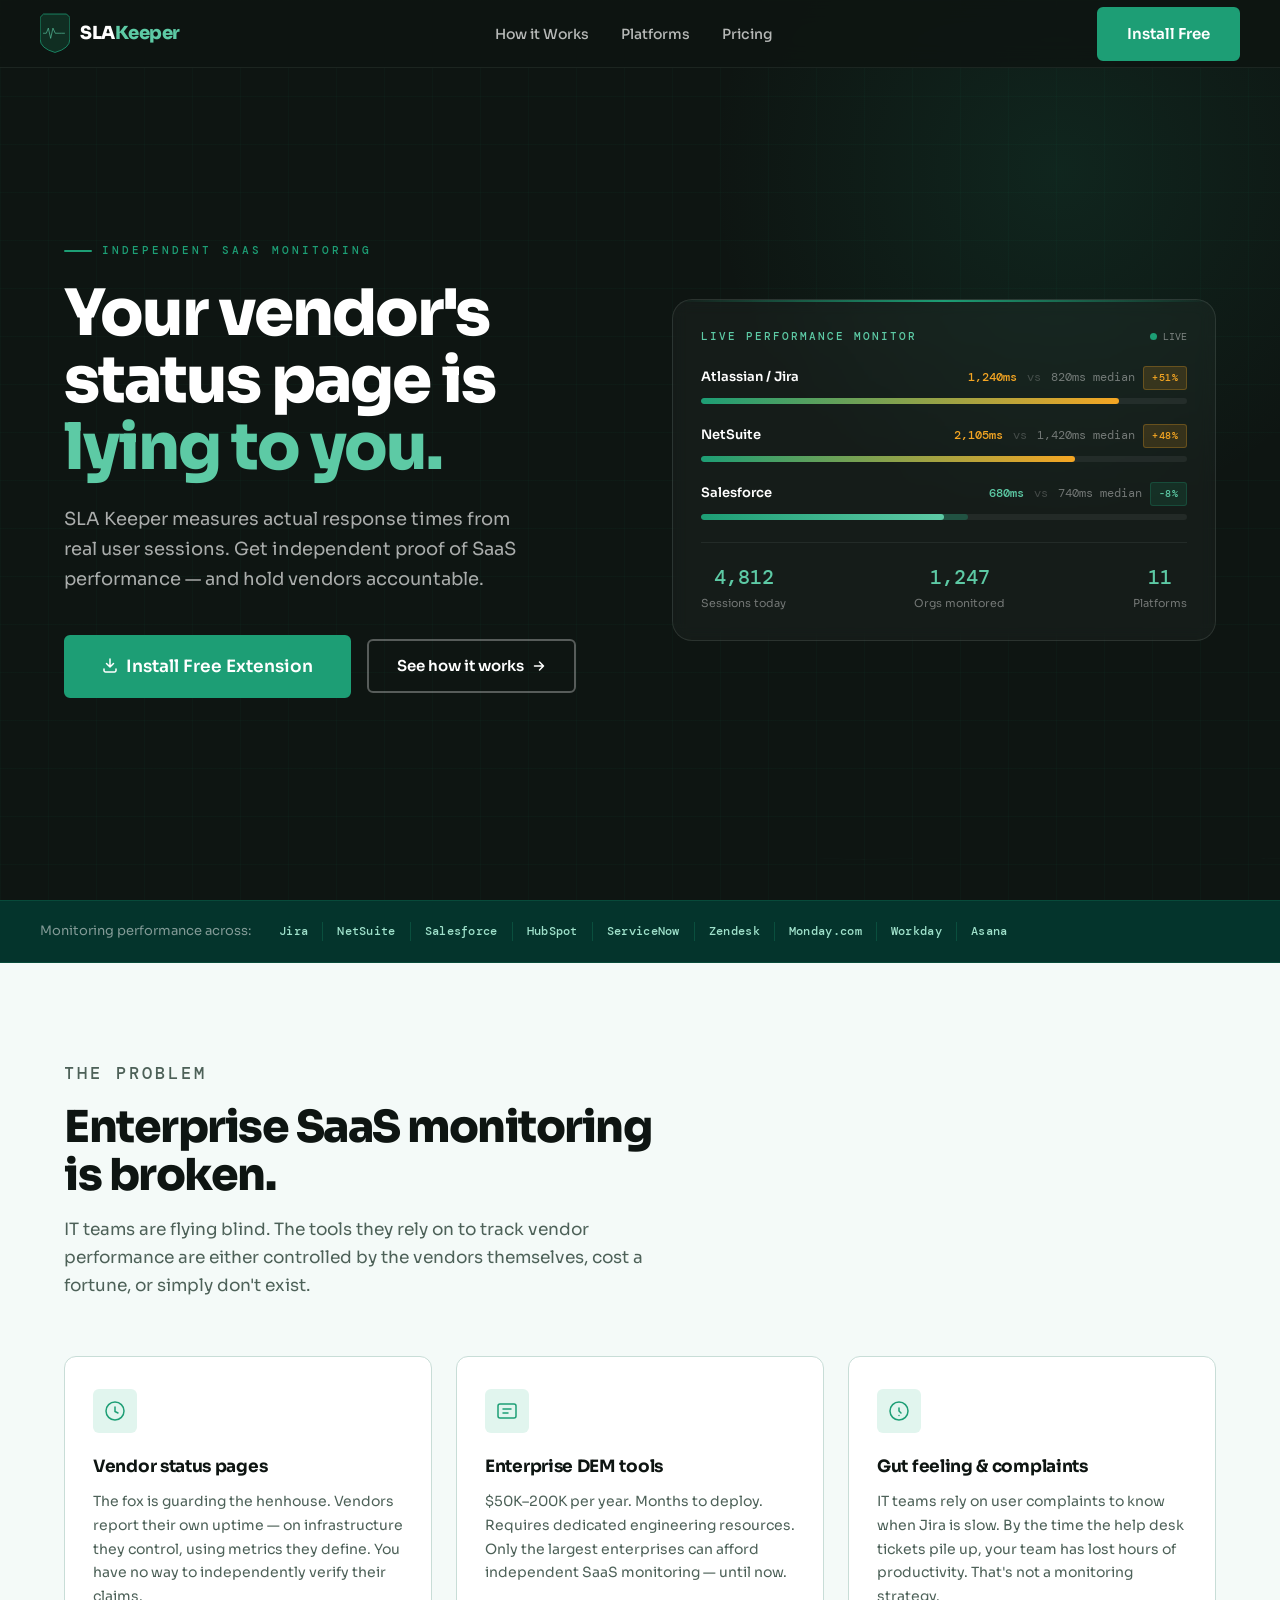
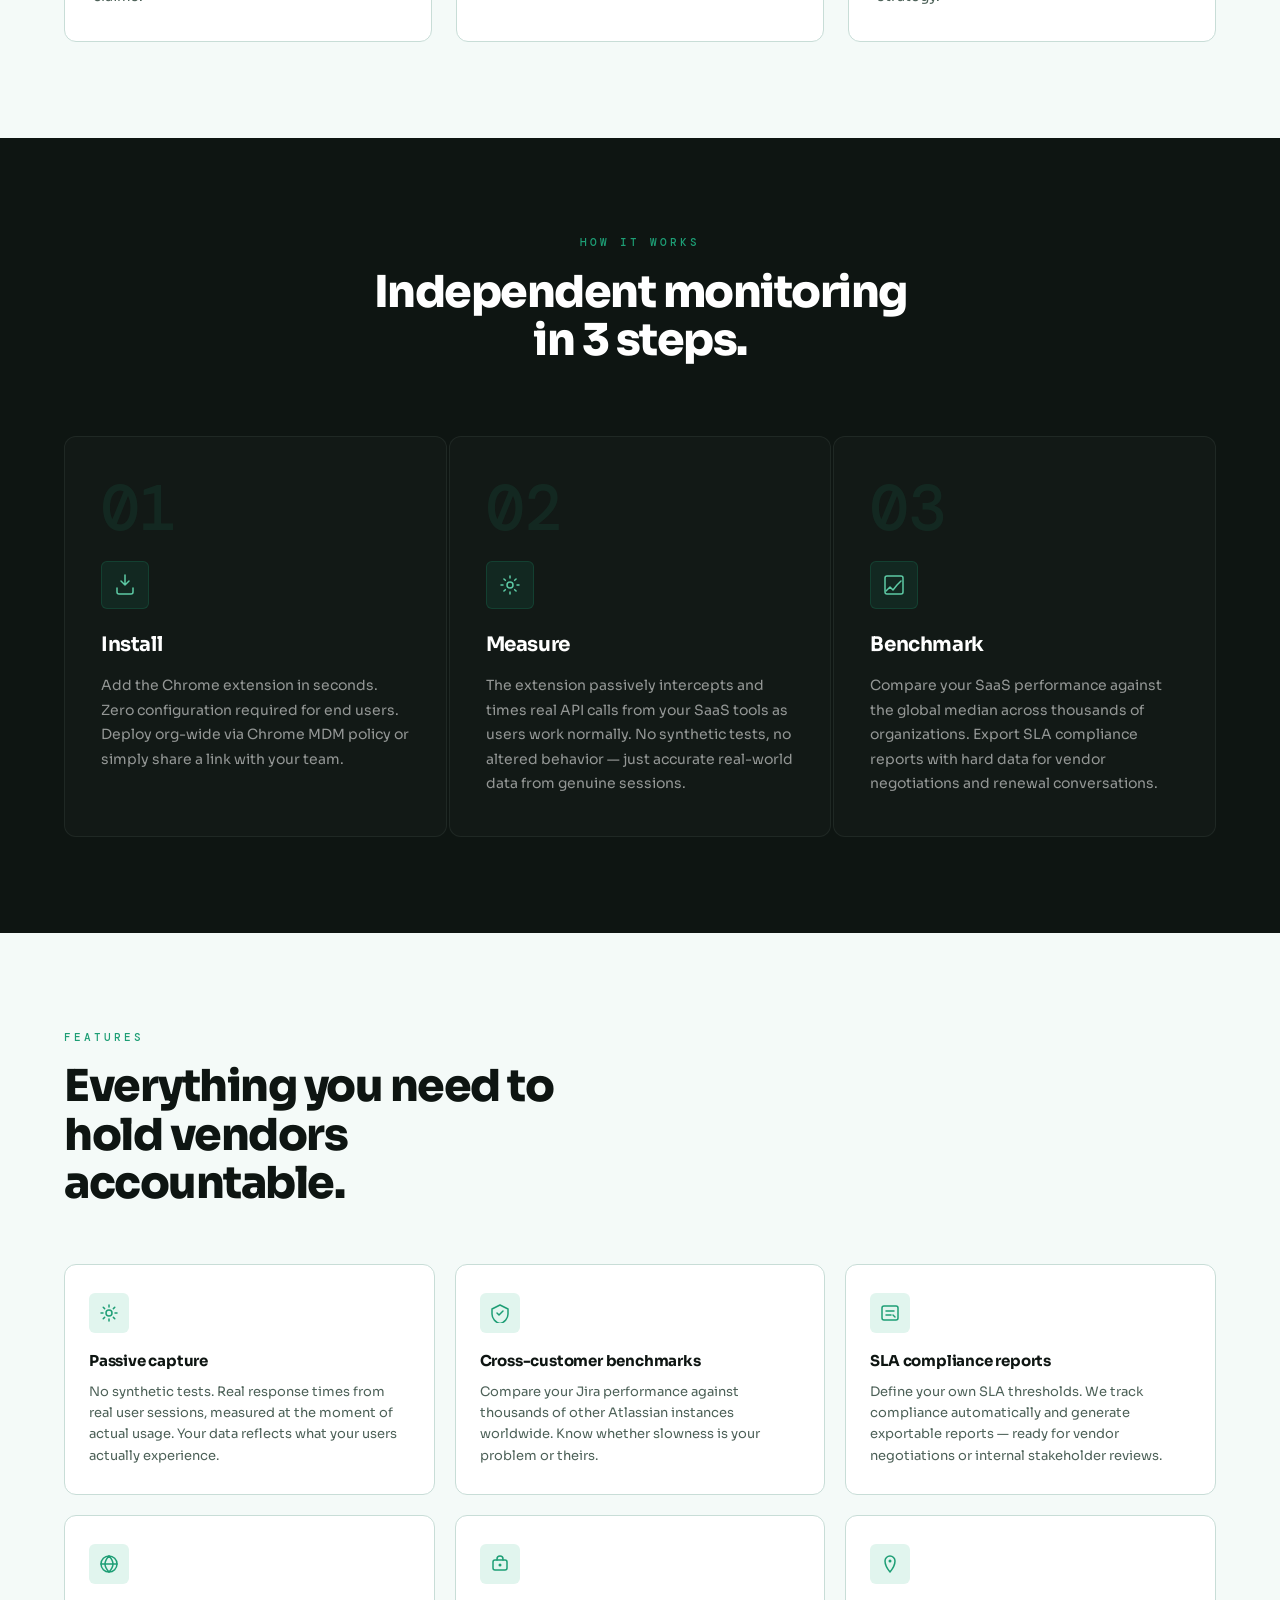
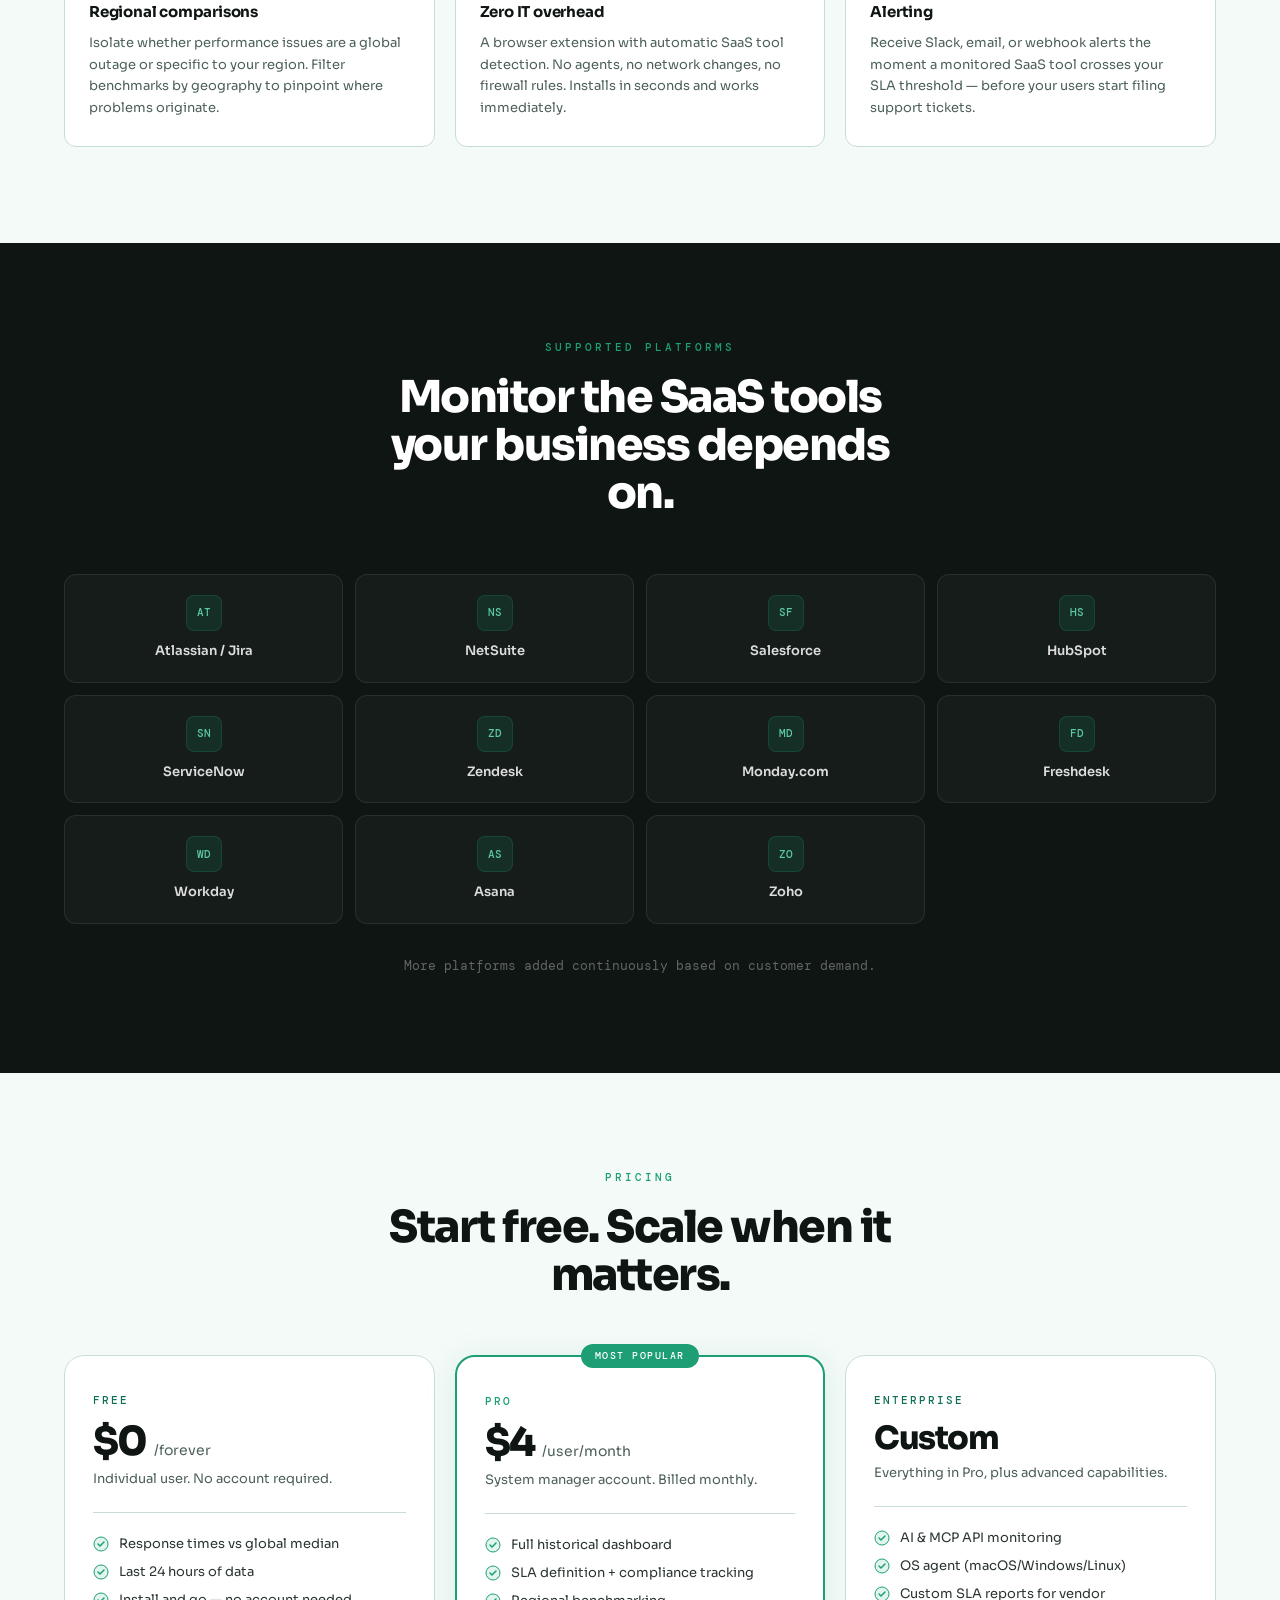
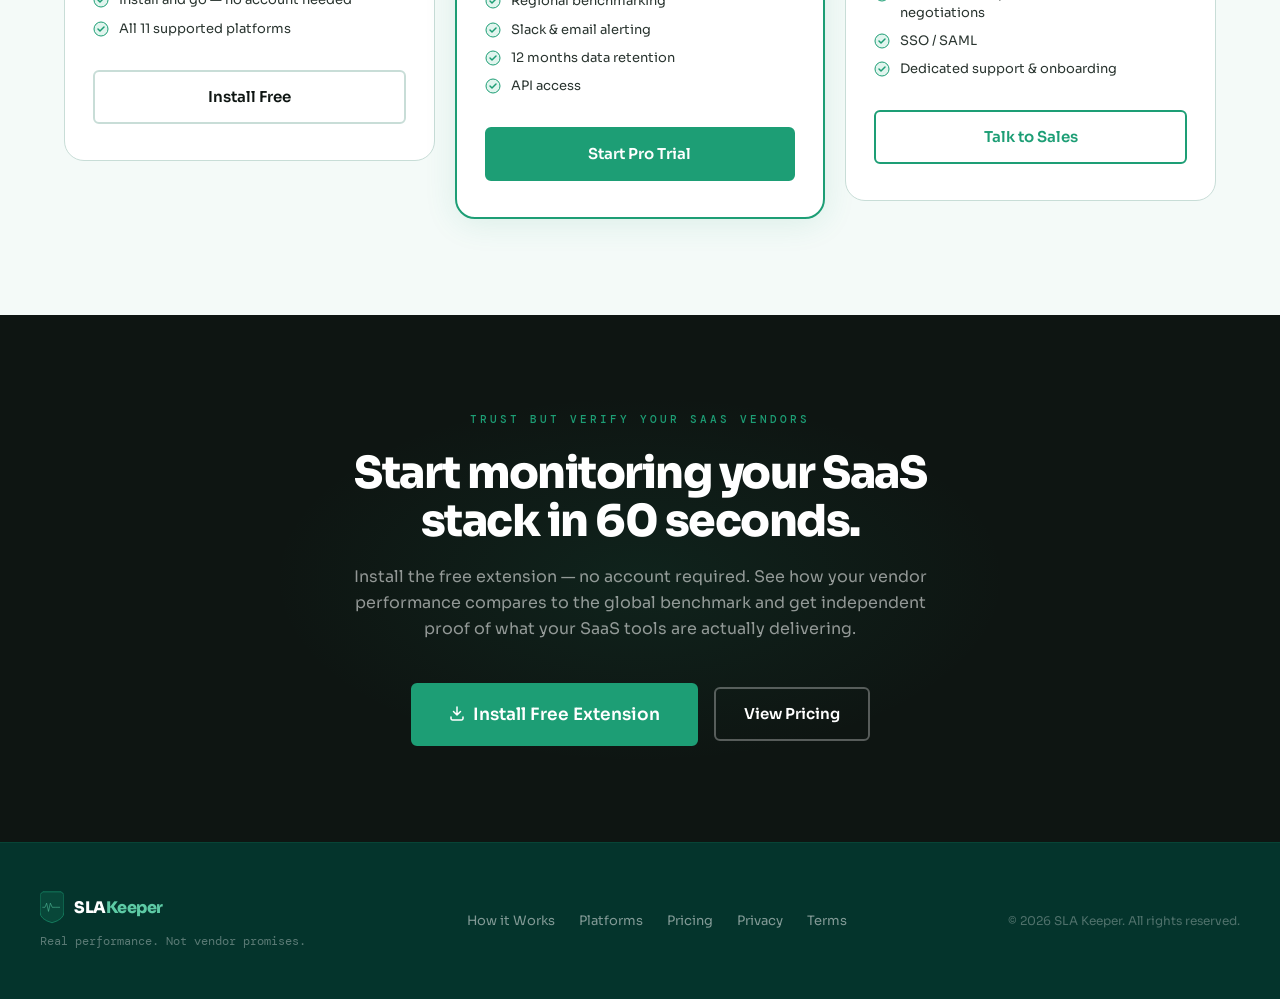
==== index.html @ 1aa2f6c2 "Initial marketing website Complete single-page marketing site for SLA Keeper with hero, problem, how" ====
<!DOCTYPE html>
<html lang="en">
<head>
  <meta charset="UTF-8" />
  <meta name="viewport" content="width=device-width, initial-scale=1.0" />
  <title>SLA Keeper — Real performance. Not vendor promises.</title>
  <meta name="description" content="SLA Keeper measures actual API response times from real user sessions. Get independent proof of SaaS performance and hold vendors accountable." />
  <meta property="og:title" content="SLA Keeper — Real performance. Not vendor promises." />
  <meta property="og:description" content="Independently verify whether Jira, NetSuite, Salesforce and other SaaS tools are meeting their SLAs. Browser extension, zero config, free to start." />
  <meta property="og:type" content="website" />
  <link rel="preconnect" href="https://fonts.googleapis.com" />
  <link rel="preconnect" href="https://fonts.gstatic.com" crossorigin />
  <link href="https://fonts.googleapis.com/css2?family=Sora:wght@400;500;600;700;800&family=DM+Mono:wght@400;500&display=swap" rel="stylesheet" />
  <style>
    /* ─── CSS Custom Properties ─────────────────────────────────────────────── */
    :root {
      --teal-900: #04342C;
      --teal-800: #085041;
      --teal-600: #0F6E56;
      --teal-400: #1D9E75;
      --teal-200: #5DCAA5;
      --teal-100: #9FE1CB;
      --teal-50:  #E1F5EE;
      --ink:      #0E1512;
      --ink-mid:  #2A3530;
      --ink-mute: #4D6158;
      --rule:     #C8DDD7;
      --surface:  #F4FAF8;
      --white:    #FFFFFF;

      --font-display: 'Sora', sans-serif;
      --font-mono: 'DM Mono', monospace;

      --section-pad: 96px;
      --section-pad-sm: 64px;
      --container-max: 1200px;
      --radius-sm: 6px;
      --radius-md: 12px;
      --radius-lg: 20px;

      --transition-base: 0.22s ease;
      --transition-slow: 0.4s ease;
    }

    /* ─── Reset & Base ──────────────────────────────────────────────────────── */
    *, *::before, *::after {
      box-sizing: border-box;
      margin: 0;
      padding: 0;
    }

    html {
      scroll-behavior: smooth;
      font-size: 16px;
      -webkit-font-smoothing: antialiased;
      -moz-osx-font-smoothing: grayscale;
    }

    body {
      font-family: var(--font-display);
      background: var(--ink);
      color: var(--white);
      line-height: 1.6;
      overflow-x: hidden;
    }

    img, svg { display: block; }

    a {
      color: inherit;
      text-decoration: none;
    }

    ul { list-style: none; }

    /* ─── Typography ────────────────────────────────────────────────────────── */
    .section-label {
      font-family: var(--font-mono);
      font-size: 11px;
      font-weight: 500;
      letter-spacing: 3px;
      text-transform: uppercase;
      color: var(--teal-400);
      margin-bottom: 16px;
    }

    .section-heading {
      font-family: var(--font-display);
      font-weight: 800;
      letter-spacing: -1.5px;
      line-height: 1.1;
    }

    .section-heading--xl {
      font-size: clamp(36px, 5vw, 56px);
    }

    .section-heading--lg {
      font-size: clamp(30px, 4vw, 44px);
    }

    /* ─── Layout Utilities ──────────────────────────────────────────────────── */
    .container {
      max-width: var(--container-max);
      margin: 0 auto;
      padding: 0 24px;
    }

    .section {
      padding: var(--section-pad) 0;
    }

    .section--dark {
      background: var(--ink);
      color: var(--white);
    }

    .section--light {
      background: var(--surface);
      color: var(--ink);
    }

    /* ─── Buttons ───────────────────────────────────────────────────────────── */
    .btn {
      display: inline-flex;
      align-items: center;
      gap: 8px;
      font-family: var(--font-display);
      font-size: 15px;
      font-weight: 600;
      padding: 13px 28px;
      border-radius: var(--radius-sm);
      border: 2px solid transparent;
      cursor: pointer;
      transition: background var(--transition-base), color var(--transition-base), border-color var(--transition-base), transform var(--transition-base), box-shadow var(--transition-base);
      white-space: nowrap;
      text-decoration: none;
    }

    .btn:hover { transform: translateY(-1px); }
    .btn:active { transform: translateY(0); }

    .btn--primary {
      background: var(--teal-400);
      color: var(--white);
      border-color: var(--teal-400);
    }

    .btn--primary:hover {
      background: var(--teal-200);
      border-color: var(--teal-200);
      box-shadow: 0 4px 20px rgba(29, 158, 117, 0.4);
    }

    .btn--ghost-light {
      background: transparent;
      color: var(--white);
      border-color: rgba(255, 255, 255, 0.3);
    }

    .btn--ghost-light:hover {
      border-color: var(--teal-200);
      color: var(--teal-200);
    }

    .btn--ghost-dark {
      background: transparent;
      color: var(--ink);
      border-color: var(--rule);
    }

    .btn--ghost-dark:hover {
      border-color: var(--teal-400);
      color: var(--teal-400);
    }

    .btn--outline-teal {
      background: transparent;
      color: var(--teal-400);
      border-color: var(--teal-400);
    }

    .btn--outline-teal:hover {
      background: var(--teal-400);
      color: var(--white);
    }

    .btn--lg {
      font-size: 17px;
      padding: 16px 36px;
    }

    /* ─── Scroll Animation ──────────────────────────────────────────────────── */
    .animate-fade-up {
      opacity: 0;
      transform: translateY(28px);
      transition: opacity 0.55s ease, transform 0.55s ease;
    }

    .animate-fade-up.is-visible {
      opacity: 1;
      transform: translateY(0);
    }

    .animate-fade-up--delay-1 { transition-delay: 0.1s; }
    .animate-fade-up--delay-2 { transition-delay: 0.2s; }
    .animate-fade-up--delay-3 { transition-delay: 0.3s; }
    .animate-fade-up--delay-4 { transition-delay: 0.4s; }
    .animate-fade-up--delay-5 { transition-delay: 0.5s; }

    /* ═══════════════════════════════════════════════════════════════════════════
       NAVIGATION
    ═══════════════════════════════════════════════════════════════════════════ */
    .nav {
      position: fixed;
      top: 0;
      left: 0;
      right: 0;
      z-index: 1000;
      padding: 0 24px;
      height: 68px;
      display: flex;
      align-items: center;
      background: rgba(14, 21, 18, 0.88);
      backdrop-filter: blur(12px);
      -webkit-backdrop-filter: blur(12px);
      border-bottom: 1px solid rgba(200, 221, 215, 0.08);
      transition: background var(--transition-slow);
    }

    .nav__inner {
      max-width: var(--container-max);
      margin: 0 auto;
      width: 100%;
      display: flex;
      align-items: center;
      justify-content: space-between;
      gap: 32px;
    }

    .nav__logo {
      display: flex;
      align-items: center;
      gap: 10px;
      text-decoration: none;
    }

    .nav__logo-icon {
      width: 30px;
      height: 41px;
      flex-shrink: 0;
    }

    .nav__wordmark {
      font-family: var(--font-display);
      font-weight: 800;
      font-size: 18px;
      letter-spacing: -0.5px;
      color: var(--white);
    }

    .nav__wordmark span {
      color: var(--teal-200);
    }

    .nav__links {
      display: flex;
      align-items: center;
      gap: 32px;
    }

    .nav__link {
      font-size: 14px;
      font-weight: 500;
      color: rgba(255, 255, 255, 0.7);
      transition: color var(--transition-base);
    }

    .nav__link:hover {
      color: var(--white);
    }

    .nav__cta {
      margin-left: 8px;
    }

    .nav__hamburger {
      display: none;
      flex-direction: column;
      gap: 5px;
      background: none;
      border: none;
      cursor: pointer;
      padding: 4px;
    }

    .nav__hamburger span {
      display: block;
      width: 22px;
      height: 2px;
      background: var(--white);
      border-radius: 2px;
      transition: transform var(--transition-base), opacity var(--transition-base);
    }

    /* ═══════════════════════════════════════════════════════════════════════════
       HERO
    ═══════════════════════════════════════════════════════════════════════════ */
    .hero {
      min-height: 100vh;
      background: var(--ink);
      display: flex;
      flex-direction: column;
      justify-content: center;
      padding: 120px 24px 80px;
      position: relative;
      overflow: hidden;
    }

    /* ECG background decoration */
    .hero__ecg-bg {
      position: absolute;
      bottom: 0;
      left: 0;
      right: 0;
      height: 180px;
      overflow: hidden;
      opacity: 0.07;
      pointer-events: none;
    }

    .hero__ecg-line {
      position: absolute;
      bottom: 40px;
      left: -100%;
      width: 300%;
      height: 2px;
    }

    .ecg-path {
      stroke: var(--teal-200);
      stroke-width: 2.5;
      fill: none;
      stroke-linecap: round;
      stroke-linejoin: round;
      stroke-dasharray: 1200;
      stroke-dashoffset: 1200;
      animation: ecg-draw 3s ease-in-out infinite;
    }

    @keyframes ecg-draw {
      0%   { stroke-dashoffset: 1200; opacity: 1; }
      70%  { stroke-dashoffset: 0;    opacity: 1; }
      85%  { stroke-dashoffset: 0;    opacity: 0.6; }
      100% { stroke-dashoffset: -1200; opacity: 0; }
    }

    /* Grid overlay */
    .hero::before {
      content: '';
      position: absolute;
      inset: 0;
      background-image:
        linear-gradient(rgba(29, 158, 117, 0.04) 1px, transparent 1px),
        linear-gradient(90deg, rgba(29, 158, 117, 0.04) 1px, transparent 1px);
      background-size: 48px 48px;
      pointer-events: none;
    }

    /* Radial glow */
    .hero::after {
      content: '';
      position: absolute;
      top: -20%;
      right: -10%;
      width: 700px;
      height: 700px;
      background: radial-gradient(circle, rgba(29, 158, 117, 0.12) 0%, transparent 70%);
      pointer-events: none;
    }

    .hero__inner {
      max-width: var(--container-max);
      margin: 0 auto;
      width: 100%;
      display: grid;
      grid-template-columns: 1fr 1fr;
      gap: 64px;
      align-items: center;
      position: relative;
      z-index: 1;
    }

    .hero__content {
      max-width: 580px;
    }

    .hero__eyebrow {
      font-family: var(--font-mono);
      font-size: 11px;
      font-weight: 500;
      letter-spacing: 3px;
      text-transform: uppercase;
      color: var(--teal-400);
      margin-bottom: 20px;
      display: flex;
      align-items: center;
      gap: 10px;
    }

    .hero__eyebrow::before {
      content: '';
      display: block;
      width: 28px;
      height: 2px;
      background: var(--teal-400);
      border-radius: 2px;
    }

    .hero__headline {
      font-family: var(--font-display);
      font-size: clamp(38px, 5.5vw, 64px);
      font-weight: 800;
      letter-spacing: -2px;
      line-height: 1.05;
      color: var(--white);
      margin-bottom: 24px;
    }

    .hero__headline em {
      font-style: normal;
      color: var(--teal-200);
    }

    .hero__sub {
      font-size: 18px;
      font-weight: 400;
      line-height: 1.65;
      color: rgba(255, 255, 255, 0.65);
      margin-bottom: 40px;
      max-width: 480px;
    }

    .hero__ctas {
      display: flex;
      align-items: center;
      gap: 16px;
      flex-wrap: wrap;
    }

    /* ─── Hero Widget ───────────────────────────────────────────────────────── */
    .hero__widget {
      background: rgba(255, 255, 255, 0.03);
      border: 1px solid rgba(200, 221, 215, 0.12);
      border-radius: var(--radius-lg);
      padding: 28px;
      backdrop-filter: blur(8px);
      position: relative;
      overflow: hidden;
    }

    .hero__widget::before {
      content: '';
      position: absolute;
      top: 0;
      left: 0;
      right: 0;
      height: 2px;
      background: linear-gradient(90deg, transparent, var(--teal-400), transparent);
    }

    .widget__header {
      display: flex;
      align-items: center;
      justify-content: space-between;
      margin-bottom: 20px;
    }

    .widget__title {
      font-family: var(--font-mono);
      font-size: 11px;
      font-weight: 500;
      letter-spacing: 2px;
      text-transform: uppercase;
      color: var(--teal-200);
    }

    .widget__live-dot {
      display: flex;
      align-items: center;
      gap: 6px;
      font-family: var(--font-mono);
      font-size: 10px;
      color: rgba(255, 255, 255, 0.45);
    }

    .live-dot {
      width: 7px;
      height: 7px;
      border-radius: 50%;
      background: var(--teal-400);
      animation: pulse-dot 2s ease-in-out infinite;
    }

    @keyframes pulse-dot {
      0%, 100% { opacity: 1; transform: scale(1); }
      50%       { opacity: 0.5; transform: scale(0.7); }
    }

    .widget__rows {
      display: flex;
      flex-direction: column;
      gap: 20px;
    }

    .widget__row {
      display: flex;
      flex-direction: column;
      gap: 8px;
    }

    .widget__row-header {
      display: flex;
      align-items: center;
      justify-content: space-between;
    }

    .widget__platform {
      font-size: 13px;
      font-weight: 600;
      color: var(--white);
    }

    .widget__times {
      display: flex;
      align-items: center;
      gap: 10px;
      font-family: var(--font-mono);
      font-size: 12px;
    }

    .widget__your-time {
      color: var(--white);
      font-weight: 500;
    }

    .widget__your-time--warn {
      color: #F5A623;
    }

    .widget__your-time--ok {
      color: var(--teal-200);
    }

    .widget__divider {
      color: rgba(255, 255, 255, 0.2);
    }

    .widget__median {
      color: rgba(255, 255, 255, 0.4);
    }

    .widget__bar-track {
      height: 6px;
      background: rgba(255, 255, 255, 0.06);
      border-radius: 3px;
      position: relative;
      overflow: hidden;
    }

    .widget__bar-median {
      position: absolute;
      top: 0;
      left: 0;
      height: 100%;
      background: rgba(29, 158, 117, 0.35);
      border-radius: 3px;
      transition: width 0.8s cubic-bezier(0.4, 0, 0.2, 1);
    }

    .widget__bar-yours {
      position: absolute;
      top: 0;
      left: 0;
      height: 100%;
      border-radius: 3px;
      transition: width 0.8s cubic-bezier(0.4, 0, 0.2, 1);
    }

    .widget__bar-yours--warn {
      background: linear-gradient(90deg, var(--teal-400), #F5A623);
    }

    .widget__bar-yours--ok {
      background: linear-gradient(90deg, var(--teal-400), var(--teal-200));
    }

    .widget__badge {
      display: inline-flex;
      align-items: center;
      gap: 4px;
      font-family: var(--font-mono);
      font-size: 10px;
      font-weight: 500;
      padding: 3px 8px;
      border-radius: 3px;
      text-transform: uppercase;
      letter-spacing: 0.5px;
    }

    .widget__badge--over {
      background: rgba(245, 166, 35, 0.15);
      color: #F5A623;
      border: 1px solid rgba(245, 166, 35, 0.25);
    }

    .widget__badge--ok {
      background: rgba(29, 158, 117, 0.15);
      color: var(--teal-200);
      border: 1px solid rgba(29, 158, 117, 0.25);
    }

    .widget__footer {
      margin-top: 22px;
      padding-top: 18px;
      border-top: 1px solid rgba(200, 221, 215, 0.08);
      display: flex;
      align-items: center;
      justify-content: space-between;
    }

    .widget__footer-stat {
      text-align: center;
    }

    .widget__footer-num {
      font-family: var(--font-mono);
      font-size: 20px;
      font-weight: 500;
      color: var(--teal-200);
    }

    .widget__footer-label {
      font-size: 11px;
      color: rgba(255, 255, 255, 0.4);
      margin-top: 2px;
    }

    /* ═══════════════════════════════════════════════════════════════════════════
       SOCIAL PROOF BAR
    ═══════════════════════════════════════════════════════════════════════════ */
    .proof-bar {
      background: var(--teal-900);
      border-top: 1px solid rgba(29, 158, 117, 0.2);
      border-bottom: 1px solid rgba(29, 158, 117, 0.2);
      padding: 20px 24px;
    }

    .proof-bar__inner {
      max-width: var(--container-max);
      margin: 0 auto;
      display: flex;
      align-items: center;
      gap: 28px;
      flex-wrap: wrap;
    }

    .proof-bar__label {
      font-size: 13px;
      color: rgba(255, 255, 255, 0.5);
      white-space: nowrap;
    }

    .proof-bar__platforms {
      display: flex;
      align-items: center;
      gap: 0;
      flex-wrap: wrap;
      font-family: var(--font-mono);
      font-size: 12px;
      font-weight: 500;
      color: var(--teal-100);
      letter-spacing: 0.3px;
    }

    .proof-bar__item {
      padding: 0 14px;
      border-right: 1px solid rgba(29, 158, 117, 0.25);
      white-space: nowrap;
    }

    .proof-bar__item:first-child { padding-left: 0; }
    .proof-bar__item:last-child { border-right: none; }

    /* ═══════════════════════════════════════════════════════════════════════════
       PROBLEM SECTION
    ═══════════════════════════════════════════════════════════════════════════ */
    .problem__intro {
      max-width: 620px;
      margin-bottom: 56px;
    }

    .problem__intro .section-heading {
      color: var(--ink);
      margin-top: 12px;
      margin-bottom: 16px;
    }

    .problem__intro p {
      font-size: 17px;
      color: var(--ink-mute);
      line-height: 1.65;
    }

    .problem__cards {
      display: grid;
      grid-template-columns: repeat(3, 1fr);
      gap: 24px;
    }

    .problem-card {
      background: var(--white);
      border: 1px solid var(--rule);
      border-radius: var(--radius-md);
      padding: 32px 28px;
      transition: border-color var(--transition-base), box-shadow var(--transition-base);
    }

    .problem-card:hover {
      border-color: var(--teal-200);
      box-shadow: 0 8px 32px rgba(29, 158, 117, 0.1);
    }

    .problem-card__icon {
      width: 44px;
      height: 44px;
      background: var(--teal-50);
      border-radius: var(--radius-sm);
      display: flex;
      align-items: center;
      justify-content: center;
      margin-bottom: 20px;
    }

    .problem-card__title {
      font-size: 17px;
      font-weight: 700;
      color: var(--ink);
      letter-spacing: -0.3px;
      margin-bottom: 10px;
    }

    .problem-card__body {
      font-size: 14px;
      color: var(--ink-mute);
      line-height: 1.7;
    }

    /* ═══════════════════════════════════════════════════════════════════════════
       HOW IT WORKS
    ═══════════════════════════════════════════════════════════════════════════ */
    .hiw__intro {
      text-align: center;
      max-width: 560px;
      margin: 0 auto 72px;
    }

    .hiw__intro .section-heading {
      color: var(--white);
      margin-top: 12px;
    }

    .hiw__steps {
      display: grid;
      grid-template-columns: repeat(3, 1fr);
      gap: 2px;
      position: relative;
    }

    .hiw__connector {
      position: absolute;
      top: 48px;
      left: calc(33.33% - 0px);
      right: calc(33.33% - 0px);
      height: 1px;
      background: linear-gradient(90deg, transparent, var(--teal-800), var(--teal-600), var(--teal-800), transparent);
      pointer-events: none;
    }

    .hiw-step {
      padding: 40px 36px;
      position: relative;
      background: rgba(255, 255, 255, 0.02);
      border: 1px solid rgba(200, 221, 215, 0.07);
      border-radius: var(--radius-md);
      transition: background var(--transition-base), border-color var(--transition-base);
    }

    .hiw-step:hover {
      background: rgba(29, 158, 117, 0.04);
      border-color: rgba(29, 158, 117, 0.2);
    }

    .hiw-step__number {
      font-family: var(--font-mono);
      font-size: 64px;
      font-weight: 500;
      color: rgba(29, 158, 117, 0.12);
      line-height: 1;
      margin-bottom: 20px;
      user-select: none;
    }

    .hiw-step__icon {
      width: 48px;
      height: 48px;
      background: rgba(29, 158, 117, 0.12);
      border: 1px solid rgba(29, 158, 117, 0.2);
      border-radius: var(--radius-sm);
      display: flex;
      align-items: center;
      justify-content: center;
      margin-bottom: 20px;
    }

    .hiw-step__title {
      font-size: 20px;
      font-weight: 700;
      color: var(--white);
      letter-spacing: -0.4px;
      margin-bottom: 12px;
    }

    .hiw-step__body {
      font-size: 14px;
      color: rgba(255, 255, 255, 0.55);
      line-height: 1.75;
    }

    /* ═══════════════════════════════════════════════════════════════════════════
       FEATURES GRID
    ═══════════════════════════════════════════════════════════════════════════ */
    .features__intro {
      max-width: 560px;
      margin-bottom: 56px;
    }

    .features__intro .section-heading {
      color: var(--ink);
      margin-top: 12px;
    }

    .features__grid {
      display: grid;
      grid-template-columns: repeat(3, 1fr);
      gap: 20px;
    }

    .feature-card {
      background: var(--white);
      border: 1px solid var(--rule);
      border-radius: var(--radius-md);
      padding: 28px 24px;
      transition: border-color var(--transition-base), box-shadow var(--transition-base), transform var(--transition-base);
    }

    .feature-card:hover {
      border-color: var(--teal-400);
      box-shadow: 0 6px 24px rgba(29, 158, 117, 0.08);
      transform: translateY(-2px);
    }

    .feature-card__icon {
      width: 40px;
      height: 40px;
      background: var(--teal-50);
      border-radius: var(--radius-sm);
      display: flex;
      align-items: center;
      justify-content: center;
      margin-bottom: 16px;
    }

    .feature-card__title {
      font-size: 15px;
      font-weight: 700;
      color: var(--ink);
      letter-spacing: -0.2px;
      margin-bottom: 8px;
    }

    .feature-card__body {
      font-size: 13px;
      color: var(--ink-mute);
      line-height: 1.65;
    }

    /* ═══════════════════════════════════════════════════════════════════════════
       PLATFORMS
    ═══════════════════════════════════════════════════════════════════════════ */
    .platforms__intro {
      text-align: center;
      max-width: 560px;
      margin: 0 auto 56px;
    }

    .platforms__intro .section-heading {
      color: var(--white);
      margin-top: 12px;
    }

    .platforms__grid {
      display: grid;
      grid-template-columns: repeat(4, 1fr);
      gap: 12px;
      margin-bottom: 32px;
    }

    .platform-tile {
      background: rgba(255, 255, 255, 0.03);
      border: 1px solid rgba(200, 221, 215, 0.1);
      border-radius: var(--radius-md);
      padding: 20px 16px;
      display: flex;
      flex-direction: column;
      align-items: center;
      gap: 10px;
      transition: background var(--transition-base), border-color var(--transition-base);
      cursor: default;
    }

    .platform-tile:hover {
      background: rgba(29, 158, 117, 0.06);
      border-color: rgba(29, 158, 117, 0.25);
    }

    .platform-tile__dot {
      width: 36px;
      height: 36px;
      border-radius: 8px;
      background: rgba(29, 158, 117, 0.15);
      border: 1px solid rgba(29, 158, 117, 0.2);
      display: flex;
      align-items: center;
      justify-content: center;
      font-family: var(--font-mono);
      font-size: 11px;
      font-weight: 500;
      color: var(--teal-200);
      letter-spacing: 0;
    }

    .platform-tile__name {
      font-size: 13px;
      font-weight: 600;
      color: rgba(255, 255, 255, 0.85);
      text-align: center;
    }

    .platforms__note {
      text-align: center;
      font-size: 13px;
      color: rgba(255, 255, 255, 0.35);
      font-family: var(--font-mono);
    }

    /* ═══════════════════════════════════════════════════════════════════════════
       PRICING
    ═══════════════════════════════════════════════════════════════════════════ */
    .pricing__intro {
      text-align: center;
      max-width: 520px;
      margin: 0 auto 56px;
    }

    .pricing__intro .section-heading {
      color: var(--ink);
      margin-top: 12px;
    }

    .pricing__grid {
      display: grid;
      grid-template-columns: repeat(3, 1fr);
      gap: 20px;
      align-items: start;
    }

    .pricing-card {
      background: var(--white);
      border: 1px solid var(--rule);
      border-radius: var(--radius-lg);
      padding: 36px 28px;
      transition: box-shadow var(--transition-base);
      position: relative;
    }

    .pricing-card:hover {
      box-shadow: 0 8px 40px rgba(0, 0, 0, 0.08);
    }

    .pricing-card--pro {
      border: 2px solid var(--teal-400);
      box-shadow: 0 4px 32px rgba(29, 158, 117, 0.12);
    }

    .pricing-card--pro:hover {
      box-shadow: 0 12px 48px rgba(29, 158, 117, 0.18);
    }

    .pricing-card__badge {
      position: absolute;
      top: -13px;
      left: 50%;
      transform: translateX(-50%);
      background: var(--teal-400);
      color: var(--white);
      font-family: var(--font-mono);
      font-size: 10px;
      font-weight: 500;
      letter-spacing: 1.5px;
      text-transform: uppercase;
      padding: 4px 14px;
      border-radius: 20px;
      white-space: nowrap;
    }

    .pricing-card__tier {
      font-family: var(--font-mono);
      font-size: 11px;
      font-weight: 500;
      letter-spacing: 2px;
      text-transform: uppercase;
      color: var(--teal-600);
      margin-bottom: 12px;
    }

    .pricing-card--pro .pricing-card__tier {
      color: var(--teal-400);
    }

    .pricing-card__price {
      margin-bottom: 6px;
    }

    .pricing-card__amount {
      font-family: var(--font-display);
      font-size: 40px;
      font-weight: 800;
      letter-spacing: -2px;
      color: var(--ink);
      line-height: 1;
    }

    .pricing-card__per {
      font-size: 14px;
      color: var(--ink-mute);
      margin-left: 4px;
    }

    .pricing-card__desc {
      font-size: 13px;
      color: var(--ink-mute);
      margin-bottom: 24px;
      line-height: 1.5;
    }

    .pricing-card__divider {
      height: 1px;
      background: var(--rule);
      margin-bottom: 22px;
    }

    .pricing-card__features {
      display: flex;
      flex-direction: column;
      gap: 10px;
      margin-bottom: 32px;
    }

    .pricing-feature {
      display: flex;
      align-items: flex-start;
      gap: 10px;
      font-size: 13px;
      color: var(--ink-mid);
      line-height: 1.4;
    }

    .pricing-feature__check {
      width: 16px;
      height: 16px;
      flex-shrink: 0;
      margin-top: 1px;
    }

    .pricing-card .btn {
      width: 100%;
      justify-content: center;
    }

    /* ═══════════════════════════════════════════════════════════════════════════
       FINAL CTA
    ═══════════════════════════════════════════════════════════════════════════ */
    .final-cta {
      padding: var(--section-pad) 24px;
      background: var(--ink);
      position: relative;
      overflow: hidden;
      text-align: center;
    }

    .final-cta::before {
      content: '';
      position: absolute;
      top: 50%;
      left: 50%;
      transform: translate(-50%, -50%);
      width: 800px;
      height: 400px;
      background: radial-gradient(ellipse, rgba(29, 158, 117, 0.1) 0%, transparent 65%);
      pointer-events: none;
    }

    .final-cta__inner {
      position: relative;
      z-index: 1;
      max-width: 620px;
      margin: 0 auto;
    }

    .final-cta__label {
      font-family: var(--font-mono);
      font-size: 11px;
      font-weight: 500;
      letter-spacing: 3px;
      text-transform: uppercase;
      color: var(--teal-400);
      margin-bottom: 20px;
    }

    .final-cta__heading {
      font-family: var(--font-display);
      font-size: clamp(28px, 4vw, 44px);
      font-weight: 800;
      letter-spacing: -1.5px;
      color: var(--white);
      line-height: 1.1;
      margin-bottom: 18px;
    }

    .final-cta__sub {
      font-size: 16px;
      color: rgba(255, 255, 255, 0.55);
      line-height: 1.65;
      margin-bottom: 40px;
    }

    .final-cta__actions {
      display: flex;
      align-items: center;
      justify-content: center;
      gap: 16px;
      flex-wrap: wrap;
    }

    /* ═══════════════════════════════════════════════════════════════════════════
       FOOTER
    ═══════════════════════════════════════════════════════════════════════════ */
    .footer {
      background: var(--teal-900);
      border-top: 1px solid rgba(29, 158, 117, 0.15);
      padding: 48px 24px;
    }

    .footer__inner {
      max-width: var(--container-max);
      margin: 0 auto;
      display: flex;
      align-items: center;
      justify-content: space-between;
      gap: 32px;
      flex-wrap: wrap;
    }

    .footer__brand {
      display: flex;
      flex-direction: column;
      gap: 8px;
    }

    .footer__logo {
      display: flex;
      align-items: center;
      gap: 10px;
    }

    .footer__logo-icon {
      width: 24px;
      height: 33px;
    }

    .footer__wordmark {
      font-family: var(--font-display);
      font-weight: 800;
      font-size: 16px;
      letter-spacing: -0.5px;
      color: var(--white);
    }

    .footer__wordmark span {
      color: var(--teal-200);
    }

    .footer__tagline {
      font-size: 12px;
      color: rgba(255, 255, 255, 0.35);
      font-family: var(--font-mono);
    }

    .footer__links {
      display: flex;
      align-items: center;
      gap: 24px;
      flex-wrap: wrap;
    }

    .footer__link {
      font-size: 13px;
      color: rgba(255, 255, 255, 0.5);
      transition: color var(--transition-base);
    }

    .footer__link:hover {
      color: var(--teal-200);
    }

    .footer__copy {
      font-size: 12px;
      color: rgba(255, 255, 255, 0.3);
    }

    /* ═══════════════════════════════════════════════════════════════════════════
       RESPONSIVE
    ═══════════════════════════════════════════════════════════════════════════ */
    @media (max-width: 1024px) {
      .hero__inner {
        grid-template-columns: 1fr;
        gap: 56px;
      }

      .hero__content {
        max-width: 100%;
      }

      .problem__cards {
        grid-template-columns: 1fr;
        max-width: 480px;
      }

      .hiw__steps {
        grid-template-columns: 1fr;
        gap: 16px;
      }

      .hiw__connector { display: none; }

      .features__grid {
        grid-template-columns: repeat(2, 1fr);
      }

      .platforms__grid {
        grid-template-columns: repeat(3, 1fr);
      }

      .pricing__grid {
        grid-template-columns: 1fr;
        max-width: 420px;
        margin: 0 auto;
      }
    }

    @media (max-width: 768px) {
      :root {
        --section-pad: 64px;
      }

      .nav__links,
      .nav__cta {
        display: none;
      }

      .nav__hamburger {
        display: flex;
      }

      .hero {
        padding: 100px 24px 64px;
      }

      .hero__headline {
        font-size: clamp(32px, 8vw, 52px);
      }

      .hero__ctas {
        flex-direction: column;
        align-items: flex-start;
      }

      .features__grid {
        grid-template-columns: 1fr;
      }

      .platforms__grid {
        grid-template-columns: repeat(2, 1fr);
      }

      .proof-bar__inner {
        flex-direction: column;
        align-items: flex-start;
        gap: 12px;
      }

      .footer__inner {
        flex-direction: column;
        align-items: flex-start;
        gap: 24px;
      }

      .footer__links {
        gap: 16px;
      }
    }

    @media (max-width: 480px) {
      .platforms__grid {
        grid-template-columns: repeat(2, 1fr);
      }

      .hero__widget {
        padding: 20px 16px;
      }

      .btn--lg {
        font-size: 15px;
        padding: 14px 28px;
      }
    }
  </style>
</head>
<body>

  <!-- ═══════════════════════════════════════════════════════════════════════
       NAVIGATION
  ═══════════════════════════════════════════════════════════════════════════ -->
  <nav class="nav" aria-label="Main navigation">
    <div class="nav__inner">
      <a href="#" class="nav__logo" aria-label="SLA Keeper home">
        <svg class="nav__logo-icon" viewBox="0 0 116 160" fill="none" xmlns="http://www.w3.org/2000/svg" aria-hidden="true">
          <path d="M13 4 L103 4 L116 17 L116 102 Q116 138 58 154 Q0 138 0 102 L0 17 Z"
                fill="#1D9E75" fill-opacity="0.18" stroke="#1D9E75" stroke-width="3" stroke-linejoin="round"/>
          <polyline points="13,79 24,79 32,59 41,99 50,59 59,79 74,79 83,79 95,79"
                    fill="none" stroke="#5DCAA5" stroke-width="2.5" stroke-linecap="round" stroke-linejoin="round"/>
        </svg>
        <span class="nav__wordmark">SLA<span>Keeper</span></span>
      </a>

      <ul class="nav__links" role="list">
        <li><a href="#how-it-works" class="nav__link">How it Works</a></li>
        <li><a href="#platforms" class="nav__link">Platforms</a></li>
        <li><a href="#pricing" class="nav__link">Pricing</a></li>
      </ul>

      <a href="#" class="btn btn--primary nav__cta">Install Free</a>

      <button class="nav__hamburger" aria-label="Open menu" aria-expanded="false">
        <span></span>
        <span></span>
        <span></span>
      </button>
    </div>
  </nav>

  <!-- ═══════════════════════════════════════════════════════════════════════
       HERO
  ═══════════════════════════════════════════════════════════════════════════ -->
  <section class="hero" aria-labelledby="hero-heading">
    <!-- Animated ECG background -->
    <div class="hero__ecg-bg" aria-hidden="true">
      <svg class="hero__ecg-line" viewBox="0 0 1200 100" preserveAspectRatio="none" xmlns="http://www.w3.org/2000/svg">
        <path class="ecg-path" d="M0,50 L80,50 L100,50 L115,20 L130,80 L145,20 L160,50 L200,50 L220,50 L240,20 L255,80 L270,20 L285,50 L340,50 L360,50 L375,20 L390,80 L405,20 L420,50 L480,50 L500,50 L515,20 L530,80 L545,20 L560,50 L620,50 L640,50 L655,20 L670,80 L685,20 L700,50 L760,50 L780,50 L795,20 L810,80 L825,20 L840,50 L900,50 L920,50 L935,20 L950,80 L965,20 L980,50 L1040,50 L1060,50 L1075,20 L1090,80 L1105,20 L1120,50 L1200,50"/>
      </svg>
    </div>

    <div class="hero__inner container">
      <div class="hero__content">
        <p class="hero__eyebrow animate-fade-up">Independent SaaS Monitoring</p>
        <h1 class="hero__headline animate-fade-up animate-fade-up--delay-1" id="hero-heading">
          Your vendor's<br/>status page is<br/><em>lying to you.</em>
        </h1>
        <p class="hero__sub animate-fade-up animate-fade-up--delay-2">
          SLA Keeper measures actual response times from real user sessions. Get independent proof of SaaS performance — and hold vendors accountable.
        </p>
        <div class="hero__ctas animate-fade-up animate-fade-up--delay-3">
          <a href="#" class="btn btn--primary btn--lg">
            <svg width="16" height="16" viewBox="0 0 16 16" fill="none" aria-hidden="true">
              <path d="M8 1v8M4.5 5.5L8 9l3.5-3.5M2 11v1.5A1.5 1.5 0 003.5 14h9a1.5 1.5 0 001.5-1.5V11" stroke="currentColor" stroke-width="1.5" stroke-linecap="round" stroke-linejoin="round"/>
            </svg>
            Install Free Extension
          </a>
          <a href="#how-it-works" class="btn btn--ghost-light">
            See how it works
            <svg width="14" height="14" viewBox="0 0 14 14" fill="none" aria-hidden="true">
              <path d="M2.5 7h9M7.5 3l4 4-4 4" stroke="currentColor" stroke-width="1.5" stroke-linecap="round" stroke-linejoin="round"/>
            </svg>
          </a>
        </div>
      </div>

      <!-- Live dashboard widget -->
      <div class="hero__widget animate-fade-up animate-fade-up--delay-2" aria-label="Live performance dashboard preview" role="img">
        <div class="widget__header">
          <span class="widget__title">Live Performance Monitor</span>
          <span class="widget__live-dot">
            <span class="live-dot" aria-hidden="true"></span>
            LIVE
          </span>
        </div>

        <div class="widget__rows">
          <!-- Jira -->
          <div class="widget__row">
            <div class="widget__row-header">
              <span class="widget__platform">Atlassian / Jira</span>
              <div style="display:flex;align-items:center;gap:8px;">
                <div class="widget__times">
                  <span class="widget__your-time widget__your-time--warn" id="jira-time">1,240ms</span>
                  <span class="widget__divider">vs</span>
                  <span class="widget__median" id="jira-median">820ms median</span>
                </div>
                <span class="widget__badge widget__badge--over">+51%</span>
              </div>
            </div>
            <div class="widget__bar-track">
              <div class="widget__bar-median" id="jira-bar-median" style="width:57%"></div>
              <div class="widget__bar-yours widget__bar-yours--warn" id="jira-bar-yours" style="width:86%"></div>
            </div>
          </div>

          <!-- NetSuite -->
          <div class="widget__row">
            <div class="widget__row-header">
              <span class="widget__platform">NetSuite</span>
              <div style="display:flex;align-items:center;gap:8px;">
                <div class="widget__times">
                  <span class="widget__your-time widget__your-time--warn" id="netsuite-time">2,105ms</span>
                  <span class="widget__divider">vs</span>
                  <span class="widget__median" id="netsuite-median">1,420ms median</span>
                </div>
                <span class="widget__badge widget__badge--over">+48%</span>
              </div>
            </div>
            <div class="widget__bar-track">
              <div class="widget__bar-median" id="netsuite-bar-median" style="width:52%"></div>
              <div class="widget__bar-yours widget__bar-yours--warn" id="netsuite-bar-yours" style="width:77%"></div>
            </div>
          </div>

          <!-- Salesforce -->
          <div class="widget__row">
            <div class="widget__row-header">
              <span class="widget__platform">Salesforce</span>
              <div style="display:flex;align-items:center;gap:8px;">
                <div class="widget__times">
                  <span class="widget__your-time widget__your-time--ok" id="sfdc-time">680ms</span>
                  <span class="widget__divider">vs</span>
                  <span class="widget__median" id="sfdc-median">740ms median</span>
                </div>
                <span class="widget__badge widget__badge--ok">-8%</span>
              </div>
            </div>
            <div class="widget__bar-track">
              <div class="widget__bar-median" id="sfdc-bar-median" style="width:55%"></div>
              <div class="widget__bar-yours widget__bar-yours--ok" id="sfdc-bar-yours" style="width:50%"></div>
            </div>
          </div>
        </div>

        <div class="widget__footer">
          <div class="widget__footer-stat">
            <div class="widget__footer-num" id="stat-sessions">4,812</div>
            <div class="widget__footer-label">Sessions today</div>
          </div>
          <div class="widget__footer-stat">
            <div class="widget__footer-num" id="stat-orgs">1,247</div>
            <div class="widget__footer-label">Orgs monitored</div>
          </div>
          <div class="widget__footer-stat">
            <div class="widget__footer-num" id="stat-platforms">11</div>
            <div class="widget__footer-label">Platforms</div>
          </div>
        </div>
      </div>
    </div>
  </section>

  <!-- ═══════════════════════════════════════════════════════════════════════
       SOCIAL PROOF BAR
  ═══════════════════════════════════════════════════════════════════════════ -->
  <div class="proof-bar" aria-label="Supported platforms">
    <div class="proof-bar__inner">
      <span class="proof-bar__label">Monitoring performance across:</span>
      <div class="proof-bar__platforms" role="list">
        <span class="proof-bar__item" role="listitem">Jira</span>
        <span class="proof-bar__item" role="listitem">NetSuite</span>
        <span class="proof-bar__item" role="listitem">Salesforce</span>
        <span class="proof-bar__item" role="listitem">HubSpot</span>
        <span class="proof-bar__item" role="listitem">ServiceNow</span>
        <span class="proof-bar__item" role="listitem">Zendesk</span>
        <span class="proof-bar__item" role="listitem">Monday.com</span>
        <span class="proof-bar__item" role="listitem">Workday</span>
        <span class="proof-bar__item" role="listitem">Asana</span>
      </div>
    </div>
  </div>

  <!-- ═══════════════════════════════════════════════════════════════════════
       PROBLEM SECTION
  ═══════════════════════════════════════════════════════════════════════════ -->
  <section class="section section--light" id="problem" aria-labelledby="problem-heading">
    <div class="container">
      <div class="problem__intro animate-fade-up">
        <p class="section-label">The Problem</p>
        <h2 class="section-heading section-heading--lg" id="problem-heading">Enterprise SaaS monitoring is broken.</h2>
        <p>IT teams are flying blind. The tools they rely on to track vendor performance are either controlled by the vendors themselves, cost a fortune, or simply don't exist.</p>
      </div>

      <div class="problem__cards">
        <div class="problem-card animate-fade-up animate-fade-up--delay-1">
          <div class="problem-card__icon" aria-hidden="true">
            <svg width="22" height="22" viewBox="0 0 22 22" fill="none" xmlns="http://www.w3.org/2000/svg">
              <circle cx="11" cy="11" r="9" stroke="#1D9E75" stroke-width="1.5"/>
              <path d="M11 7v4.5l3 1.5" stroke="#1D9E75" stroke-width="1.5" stroke-linecap="round"/>
            </svg>
          </div>
          <h3 class="problem-card__title">Vendor status pages</h3>
          <p class="problem-card__body">The fox is guarding the henhouse. Vendors report their own uptime — on infrastructure they control, using metrics they define. You have no way to independently verify their claims.</p>
        </div>

        <div class="problem-card animate-fade-up animate-fade-up--delay-2">
          <div class="problem-card__icon" aria-hidden="true">
            <svg width="22" height="22" viewBox="0 0 22 22" fill="none" xmlns="http://www.w3.org/2000/svg">
              <rect x="2" y="4" width="18" height="14" rx="2" stroke="#1D9E75" stroke-width="1.5"/>
              <path d="M7 9h8M7 13h5" stroke="#1D9E75" stroke-width="1.5" stroke-linecap="round"/>
            </svg>
          </div>
          <h3 class="problem-card__title">Enterprise DEM tools</h3>
          <p class="problem-card__body">$50K–200K per year. Months to deploy. Requires dedicated engineering resources. Only the largest enterprises can afford independent SaaS monitoring — until now.</p>
        </div>

        <div class="problem-card animate-fade-up animate-fade-up--delay-3">
          <div class="problem-card__icon" aria-hidden="true">
            <svg width="22" height="22" viewBox="0 0 22 22" fill="none" xmlns="http://www.w3.org/2000/svg">
              <path d="M11 2C6.03 2 2 6.03 2 11s4.03 9 9 9 9-4.03 9-9-4.03-9-9-9z" stroke="#1D9E75" stroke-width="1.5"/>
              <path d="M11 8v3l2 2" stroke="#1D9E75" stroke-width="1.5" stroke-linecap="round"/>
              <circle cx="11" cy="15.5" r="0.75" fill="#1D9E75"/>
            </svg>
          </div>
          <h3 class="problem-card__title">Gut feeling &amp; complaints</h3>
          <p class="problem-card__body">IT teams rely on user complaints to know when Jira is slow. By the time the help desk tickets pile up, your team has lost hours of productivity. That's not a monitoring strategy.</p>
        </div>
      </div>
    </div>
  </section>

  <!-- ═══════════════════════════════════════════════════════════════════════
       HOW IT WORKS
  ═══════════════════════════════════════════════════════════════════════════ -->
  <section class="section section--dark" id="how-it-works" aria-labelledby="hiw-heading">
    <div class="container">
      <div class="hiw__intro animate-fade-up">
        <p class="section-label">How It Works</p>
        <h2 class="section-heading section-heading--lg" id="hiw-heading">Independent monitoring in 3 steps.</h2>
      </div>

      <div class="hiw__steps">
        <div class="hiw-step animate-fade-up animate-fade-up--delay-1">
          <div class="hiw-step__number" aria-hidden="true">01</div>
          <div class="hiw-step__icon" aria-hidden="true">
            <svg width="22" height="22" viewBox="0 0 22 22" fill="none" xmlns="http://www.w3.org/2000/svg">
              <path d="M11 1v10M7 7l4 4 4-4" stroke="#5DCAA5" stroke-width="1.5" stroke-linecap="round" stroke-linejoin="round"/>
              <path d="M3 14v4a2 2 0 002 2h12a2 2 0 002-2v-4" stroke="#5DCAA5" stroke-width="1.5" stroke-linecap="round"/>
            </svg>
          </div>
          <h3 class="hiw-step__title">Install</h3>
          <p class="hiw-step__body">Add the Chrome extension in seconds. Zero configuration required for end users. Deploy org-wide via Chrome MDM policy or simply share a link with your team.</p>
        </div>

        <div class="hiw-step animate-fade-up animate-fade-up--delay-2">
          <div class="hiw-step__number" aria-hidden="true">02</div>
          <div class="hiw-step__icon" aria-hidden="true">
            <svg width="22" height="22" viewBox="0 0 22 22" fill="none" xmlns="http://www.w3.org/2000/svg">
              <circle cx="11" cy="11" r="3" stroke="#5DCAA5" stroke-width="1.5"/>
              <path d="M11 4V2M11 20v-2M4 11H2M20 11h-2M6.34 6.34L4.93 4.93M17.07 17.07l-1.41-1.41M6.34 15.66l-1.41 1.41M17.07 4.93l-1.41 1.41" stroke="#5DCAA5" stroke-width="1.5" stroke-linecap="round"/>
            </svg>
          </div>
          <h3 class="hiw-step__title">Measure</h3>
          <p class="hiw-step__body">The extension passively intercepts and times real API calls from your SaaS tools as users work normally. No synthetic tests, no altered behavior — just accurate real-world data from genuine sessions.</p>
        </div>

        <div class="hiw-step animate-fade-up animate-fade-up--delay-3">
          <div class="hiw-step__number" aria-hidden="true">03</div>
          <div class="hiw-step__icon" aria-hidden="true">
            <svg width="22" height="22" viewBox="0 0 22 22" fill="none" xmlns="http://www.w3.org/2000/svg">
              <path d="M3 17l4-4 3 3 4-5 4-4" stroke="#5DCAA5" stroke-width="1.5" stroke-linecap="round" stroke-linejoin="round"/>
              <rect x="2" y="2" width="18" height="18" rx="2" stroke="#5DCAA5" stroke-width="1.5"/>
            </svg>
          </div>
          <h3 class="hiw-step__title">Benchmark</h3>
          <p class="hiw-step__body">Compare your SaaS performance against the global median across thousands of organizations. Export SLA compliance reports with hard data for vendor negotiations and renewal conversations.</p>
        </div>
      </div>
    </div>
  </section>

  <!-- ═══════════════════════════════════════════════════════════════════════
       FEATURES GRID
  ═══════════════════════════════════════════════════════════════════════════ -->
  <section class="section section--light" id="features" aria-labelledby="features-heading">
    <div class="container">
      <div class="features__intro animate-fade-up">
        <p class="section-label">Features</p>
        <h2 class="section-heading section-heading--lg" id="features-heading">Everything you need to hold vendors accountable.</h2>
      </div>

      <div class="features__grid">
        <div class="feature-card animate-fade-up animate-fade-up--delay-1">
          <div class="feature-card__icon" aria-hidden="true">
            <svg width="20" height="20" viewBox="0 0 20 20" fill="none" xmlns="http://www.w3.org/2000/svg">
              <circle cx="10" cy="10" r="3" stroke="#1D9E75" stroke-width="1.5"/>
              <path d="M10 2v2M10 16v2M2 10h2M16 10h2M4.22 4.22l1.42 1.42M14.36 14.36l1.42 1.42M4.22 15.78l1.42-1.42M14.36 5.64l1.42-1.42" stroke="#1D9E75" stroke-width="1.5" stroke-linecap="round"/>
            </svg>
          </div>
          <h3 class="feature-card__title">Passive capture</h3>
          <p class="feature-card__body">No synthetic tests. Real response times from real user sessions, measured at the moment of actual usage. Your data reflects what your users actually experience.</p>
        </div>

        <div class="feature-card animate-fade-up animate-fade-up--delay-2">
          <div class="feature-card__icon" aria-hidden="true">
            <svg width="20" height="20" viewBox="0 0 20 20" fill="none" xmlns="http://www.w3.org/2000/svg">
              <path d="M10 2L2 6v5c0 4.4 3.4 8.5 8 9.5 4.6-1 8-5.1 8-9.5V6L10 2z" stroke="#1D9E75" stroke-width="1.5" stroke-linejoin="round"/>
              <path d="M7 10l2 2 4-4" stroke="#1D9E75" stroke-width="1.5" stroke-linecap="round" stroke-linejoin="round"/>
            </svg>
          </div>
          <h3 class="feature-card__title">Cross-customer benchmarks</h3>
          <p class="feature-card__body">Compare your Jira performance against thousands of other Atlassian instances worldwide. Know whether slowness is your problem or theirs.</p>
        </div>

        <div class="feature-card animate-fade-up animate-fade-up--delay-3">
          <div class="feature-card__icon" aria-hidden="true">
            <svg width="20" height="20" viewBox="0 0 20 20" fill="none" xmlns="http://www.w3.org/2000/svg">
              <rect x="2" y="3" width="16" height="14" rx="2" stroke="#1D9E75" stroke-width="1.5"/>
              <path d="M6 8h8M6 12h5" stroke="#1D9E75" stroke-width="1.5" stroke-linecap="round"/>
              <path d="M13 12l2 2" stroke="#1D9E75" stroke-width="1.5" stroke-linecap="round"/>
            </svg>
          </div>
          <h3 class="feature-card__title">SLA compliance reports</h3>
          <p class="feature-card__body">Define your own SLA thresholds. We track compliance automatically and generate exportable reports — ready for vendor negotiations or internal stakeholder reviews.</p>
        </div>

        <div class="feature-card animate-fade-up animate-fade-up--delay-1">
          <div class="feature-card__icon" aria-hidden="true">
            <svg width="20" height="20" viewBox="0 0 20 20" fill="none" xmlns="http://www.w3.org/2000/svg">
              <circle cx="10" cy="10" r="8" stroke="#1D9E75" stroke-width="1.5"/>
              <path d="M2 10h16M10 2c-2.5 2.7-4 5.2-4 8s1.5 5.3 4 8M10 2c2.5 2.7 4 5.2 4 8s-1.5 5.3-4 8" stroke="#1D9E75" stroke-width="1.5" stroke-linecap="round"/>
            </svg>
          </div>
          <h3 class="feature-card__title">Regional comparisons</h3>
          <p class="feature-card__body">Isolate whether performance issues are a global outage or specific to your region. Filter benchmarks by geography to pinpoint where problems originate.</p>
        </div>

        <div class="feature-card animate-fade-up animate-fade-up--delay-2">
          <div class="feature-card__icon" aria-hidden="true">
            <svg width="20" height="20" viewBox="0 0 20 20" fill="none" xmlns="http://www.w3.org/2000/svg">
              <rect x="3" y="6" width="14" height="10" rx="2" stroke="#1D9E75" stroke-width="1.5"/>
              <path d="M7 6V5a3 3 0 016 0v1" stroke="#1D9E75" stroke-width="1.5" stroke-linecap="round"/>
              <circle cx="10" cy="11" r="1.5" fill="#1D9E75"/>
            </svg>
          </div>
          <h3 class="feature-card__title">Zero IT overhead</h3>
          <p class="feature-card__body">A browser extension with automatic SaaS tool detection. No agents, no network changes, no firewall rules. Installs in seconds and works immediately.</p>
        </div>

        <div class="feature-card animate-fade-up animate-fade-up--delay-3">
          <div class="feature-card__icon" aria-hidden="true">
            <svg width="20" height="20" viewBox="0 0 20 20" fill="none" xmlns="http://www.w3.org/2000/svg">
              <path d="M10 2a5 5 0 015 5c0 5-5 11-5 11S5 12 5 7a5 5 0 015-5z" stroke="#1D9E75" stroke-width="1.5" stroke-linejoin="round"/>
              <circle cx="10" cy="7" r="1.5" fill="#1D9E75"/>
            </svg>
          </div>
          <h3 class="feature-card__title">Alerting</h3>
          <p class="feature-card__body">Receive Slack, email, or webhook alerts the moment a monitored SaaS tool crosses your SLA threshold — before your users start filing support tickets.</p>
        </div>
      </div>
    </div>
  </section>

  <!-- ═══════════════════════════════════════════════════════════════════════
       PLATFORMS
  ═══════════════════════════════════════════════════════════════════════════ -->
  <section class="section section--dark" id="platforms" aria-labelledby="platforms-heading">
    <div class="container">
      <div class="platforms__intro animate-fade-up">
        <p class="section-label">Supported Platforms</p>
        <h2 class="section-heading section-heading--lg" id="platforms-heading">Monitor the SaaS tools your business depends on.</h2>
      </div>

      <div class="platforms__grid" role="list">
        <div class="platform-tile animate-fade-up animate-fade-up--delay-1" role="listitem">
          <div class="platform-tile__dot" aria-hidden="true">AT</div>
          <span class="platform-tile__name">Atlassian / Jira</span>
        </div>
        <div class="platform-tile animate-fade-up animate-fade-up--delay-1" role="listitem">
          <div class="platform-tile__dot" aria-hidden="true">NS</div>
          <span class="platform-tile__name">NetSuite</span>
        </div>
        <div class="platform-tile animate-fade-up animate-fade-up--delay-2" role="listitem">
          <div class="platform-tile__dot" aria-hidden="true">SF</div>
          <span class="platform-tile__name">Salesforce</span>
        </div>
        <div class="platform-tile animate-fade-up animate-fade-up--delay-2" role="listitem">
          <div class="platform-tile__dot" aria-hidden="true">HS</div>
          <span class="platform-tile__name">HubSpot</span>
        </div>
        <div class="platform-tile animate-fade-up animate-fade-up--delay-3" role="listitem">
          <div class="platform-tile__dot" aria-hidden="true">SN</div>
          <span class="platform-tile__name">ServiceNow</span>
        </div>
        <div class="platform-tile animate-fade-up animate-fade-up--delay-3" role="listitem">
          <div class="platform-tile__dot" aria-hidden="true">ZD</div>
          <span class="platform-tile__name">Zendesk</span>
        </div>
        <div class="platform-tile animate-fade-up animate-fade-up--delay-4" role="listitem">
          <div class="platform-tile__dot" aria-hidden="true">MD</div>
          <span class="platform-tile__name">Monday.com</span>
        </div>
        <div class="platform-tile animate-fade-up animate-fade-up--delay-4" role="listitem">
          <div class="platform-tile__dot" aria-hidden="true">FD</div>
          <span class="platform-tile__name">Freshdesk</span>
        </div>
        <div class="platform-tile animate-fade-up animate-fade-up--delay-5" role="listitem">
          <div class="platform-tile__dot" aria-hidden="true">WD</div>
          <span class="platform-tile__name">Workday</span>
        </div>
        <div class="platform-tile animate-fade-up animate-fade-up--delay-5" role="listitem">
          <div class="platform-tile__dot" aria-hidden="true">AS</div>
          <span class="platform-tile__name">Asana</span>
        </div>
        <div class="platform-tile animate-fade-up animate-fade-up--delay-5" role="listitem">
          <div class="platform-tile__dot" aria-hidden="true">ZO</div>
          <span class="platform-tile__name">Zoho</span>
        </div>
      </div>

      <p class="platforms__note animate-fade-up">More platforms added continuously based on customer demand.</p>
    </div>
  </section>

  <!-- ═══════════════════════════════════════════════════════════════════════
       PRICING
  ═══════════════════════════════════════════════════════════════════════════ -->
  <section class="section section--light" id="pricing" aria-labelledby="pricing-heading">
    <div class="container">
      <div class="pricing__intro animate-fade-up">
        <p class="section-label">Pricing</p>
        <h2 class="section-heading section-heading--lg" id="pricing-heading">Start free. Scale when it matters.</h2>
      </div>

      <div class="pricing__grid">

        <!-- Free -->
        <div class="pricing-card animate-fade-up animate-fade-up--delay-1">
          <p class="pricing-card__tier">Free</p>
          <div class="pricing-card__price">
            <span class="pricing-card__amount">$0</span>
            <span class="pricing-card__per">/forever</span>
          </div>
          <p class="pricing-card__desc">Individual user. No account required.</p>
          <div class="pricing-card__divider"></div>
          <ul class="pricing-card__features" role="list">
            <li class="pricing-feature" role="listitem">
              <svg class="pricing-feature__check" viewBox="0 0 16 16" fill="none" aria-hidden="true">
                <circle cx="8" cy="8" r="7" fill="#E1F5EE" stroke="#1D9E75" stroke-width="1"/>
                <path d="M5 8l2 2 4-4" stroke="#1D9E75" stroke-width="1.5" stroke-linecap="round" stroke-linejoin="round"/>
              </svg>
              Response times vs global median
            </li>
            <li class="pricing-feature" role="listitem">
              <svg class="pricing-feature__check" viewBox="0 0 16 16" fill="none" aria-hidden="true">
                <circle cx="8" cy="8" r="7" fill="#E1F5EE" stroke="#1D9E75" stroke-width="1"/>
                <path d="M5 8l2 2 4-4" stroke="#1D9E75" stroke-width="1.5" stroke-linecap="round" stroke-linejoin="round"/>
              </svg>
              Last 24 hours of data
            </li>
            <li class="pricing-feature" role="listitem">
              <svg class="pricing-feature__check" viewBox="0 0 16 16" fill="none" aria-hidden="true">
                <circle cx="8" cy="8" r="7" fill="#E1F5EE" stroke="#1D9E75" stroke-width="1"/>
                <path d="M5 8l2 2 4-4" stroke="#1D9E75" stroke-width="1.5" stroke-linecap="round" stroke-linejoin="round"/>
              </svg>
              Install and go — no account needed
            </li>
            <li class="pricing-feature" role="listitem">
              <svg class="pricing-feature__check" viewBox="0 0 16 16" fill="none" aria-hidden="true">
                <circle cx="8" cy="8" r="7" fill="#E1F5EE" stroke="#1D9E75" stroke-width="1"/>
                <path d="M5 8l2 2 4-4" stroke="#1D9E75" stroke-width="1.5" stroke-linecap="round" stroke-linejoin="round"/>
              </svg>
              All 11 supported platforms
            </li>
          </ul>
          <a href="#" class="btn btn--ghost-dark">Install Free</a>
        </div>

        <!-- Pro (highlighted) -->
        <div class="pricing-card pricing-card--pro animate-fade-up animate-fade-up--delay-2">
          <div class="pricing-card__badge">Most Popular</div>
          <p class="pricing-card__tier">Pro</p>
          <div class="pricing-card__price">
            <span class="pricing-card__amount">$4</span>
            <span class="pricing-card__per">/user/month</span>
          </div>
          <p class="pricing-card__desc">System manager account. Billed monthly.</p>
          <div class="pricing-card__divider"></div>
          <ul class="pricing-card__features" role="list">
            <li class="pricing-feature" role="listitem">
              <svg class="pricing-feature__check" viewBox="0 0 16 16" fill="none" aria-hidden="true">
                <circle cx="8" cy="8" r="7" fill="#E1F5EE" stroke="#1D9E75" stroke-width="1"/>
                <path d="M5 8l2 2 4-4" stroke="#1D9E75" stroke-width="1.5" stroke-linecap="round" stroke-linejoin="round"/>
              </svg>
              Full historical dashboard
            </li>
            <li class="pricing-feature" role="listitem">
              <svg class="pricing-feature__check" viewBox="0 0 16 16" fill="none" aria-hidden="true">
                <circle cx="8" cy="8" r="7" fill="#E1F5EE" stroke="#1D9E75" stroke-width="1"/>
                <path d="M5 8l2 2 4-4" stroke="#1D9E75" stroke-width="1.5" stroke-linecap="round" stroke-linejoin="round"/>
              </svg>
              SLA definition + compliance tracking
            </li>
            <li class="pricing-feature" role="listitem">
              <svg class="pricing-feature__check" viewBox="0 0 16 16" fill="none" aria-hidden="true">
                <circle cx="8" cy="8" r="7" fill="#E1F5EE" stroke="#1D9E75" stroke-width="1"/>
                <path d="M5 8l2 2 4-4" stroke="#1D9E75" stroke-width="1.5" stroke-linecap="round" stroke-linejoin="round"/>
              </svg>
              Regional benchmarking
            </li>
            <li class="pricing-feature" role="listitem">
              <svg class="pricing-feature__check" viewBox="0 0 16 16" fill="none" aria-hidden="true">
                <circle cx="8" cy="8" r="7" fill="#E1F5EE" stroke="#1D9E75" stroke-width="1"/>
                <path d="M5 8l2 2 4-4" stroke="#1D9E75" stroke-width="1.5" stroke-linecap="round" stroke-linejoin="round"/>
              </svg>
              Slack &amp; email alerting
            </li>
            <li class="pricing-feature" role="listitem">
              <svg class="pricing-feature__check" viewBox="0 0 16 16" fill="none" aria-hidden="true">
                <circle cx="8" cy="8" r="7" fill="#E1F5EE" stroke="#1D9E75" stroke-width="1"/>
                <path d="M5 8l2 2 4-4" stroke="#1D9E75" stroke-width="1.5" stroke-linecap="round" stroke-linejoin="round"/>
              </svg>
              12 months data retention
            </li>
            <li class="pricing-feature" role="listitem">
              <svg class="pricing-feature__check" viewBox="0 0 16 16" fill="none" aria-hidden="true">
                <circle cx="8" cy="8" r="7" fill="#E1F5EE" stroke="#1D9E75" stroke-width="1"/>
                <path d="M5 8l2 2 4-4" stroke="#1D9E75" stroke-width="1.5" stroke-linecap="round" stroke-linejoin="round"/>
              </svg>
              API access
            </li>
          </ul>
          <a href="#" class="btn btn--primary">Start Pro Trial</a>
        </div>

        <!-- Enterprise -->
        <div class="pricing-card animate-fade-up animate-fade-up--delay-3">
          <p class="pricing-card__tier">Enterprise</p>
          <div class="pricing-card__price">
            <span class="pricing-card__amount" style="font-size:32px;letter-spacing:-1.5px;">Custom</span>
          </div>
          <p class="pricing-card__desc">Everything in Pro, plus advanced capabilities.</p>
          <div class="pricing-card__divider"></div>
          <ul class="pricing-card__features" role="list">
            <li class="pricing-feature" role="listitem">
              <svg class="pricing-feature__check" viewBox="0 0 16 16" fill="none" aria-hidden="true">
                <circle cx="8" cy="8" r="7" fill="#E1F5EE" stroke="#1D9E75" stroke-width="1"/>
                <path d="M5 8l2 2 4-4" stroke="#1D9E75" stroke-width="1.5" stroke-linecap="round" stroke-linejoin="round"/>
              </svg>
              AI &amp; MCP API monitoring
            </li>
            <li class="pricing-feature" role="listitem">
              <svg class="pricing-feature__check" viewBox="0 0 16 16" fill="none" aria-hidden="true">
                <circle cx="8" cy="8" r="7" fill="#E1F5EE" stroke="#1D9E75" stroke-width="1"/>
                <path d="M5 8l2 2 4-4" stroke="#1D9E75" stroke-width="1.5" stroke-linecap="round" stroke-linejoin="round"/>
              </svg>
              OS agent (macOS/Windows/Linux)
            </li>
            <li class="pricing-feature" role="listitem">
              <svg class="pricing-feature__check" viewBox="0 0 16 16" fill="none" aria-hidden="true">
                <circle cx="8" cy="8" r="7" fill="#E1F5EE" stroke="#1D9E75" stroke-width="1"/>
                <path d="M5 8l2 2 4-4" stroke="#1D9E75" stroke-width="1.5" stroke-linecap="round" stroke-linejoin="round"/>
              </svg>
              Custom SLA reports for vendor negotiations
            </li>
            <li class="pricing-feature" role="listitem">
              <svg class="pricing-feature__check" viewBox="0 0 16 16" fill="none" aria-hidden="true">
                <circle cx="8" cy="8" r="7" fill="#E1F5EE" stroke="#1D9E75" stroke-width="1"/>
                <path d="M5 8l2 2 4-4" stroke="#1D9E75" stroke-width="1.5" stroke-linecap="round" stroke-linejoin="round"/>
              </svg>
              SSO / SAML
            </li>
            <li class="pricing-feature" role="listitem">
              <svg class="pricing-feature__check" viewBox="0 0 16 16" fill="none" aria-hidden="true">
                <circle cx="8" cy="8" r="7" fill="#E1F5EE" stroke="#1D9E75" stroke-width="1"/>
                <path d="M5 8l2 2 4-4" stroke="#1D9E75" stroke-width="1.5" stroke-linecap="round" stroke-linejoin="round"/>
              </svg>
              Dedicated support &amp; onboarding
            </li>
          </ul>
          <a href="#" class="btn btn--outline-teal">Talk to Sales</a>
        </div>

      </div>
    </div>
  </section>

  <!-- ═══════════════════════════════════════════════════════════════════════
       FINAL CTA
  ═══════════════════════════════════════════════════════════════════════════ -->
  <section class="final-cta" aria-labelledby="cta-heading">
    <div class="final-cta__inner animate-fade-up">
      <p class="final-cta__label">Trust but verify your SaaS vendors</p>
      <h2 class="final-cta__heading" id="cta-heading">Start monitoring your SaaS stack in 60 seconds.</h2>
      <p class="final-cta__sub">Install the free extension — no account required. See how your vendor performance compares to the global benchmark and get independent proof of what your SaaS tools are actually delivering.</p>
      <div class="final-cta__actions">
        <a href="#" class="btn btn--primary btn--lg">
          <svg width="16" height="16" viewBox="0 0 16 16" fill="none" aria-hidden="true">
            <path d="M8 1v8M4.5 5.5L8 9l3.5-3.5M2 11v1.5A1.5 1.5 0 003.5 14h9a1.5 1.5 0 001.5-1.5V11" stroke="currentColor" stroke-width="1.5" stroke-linecap="round" stroke-linejoin="round"/>
          </svg>
          Install Free Extension
        </a>
        <a href="#pricing" class="btn btn--ghost-light">View Pricing</a>
      </div>
    </div>
  </section>

  <!-- ═══════════════════════════════════════════════════════════════════════
       FOOTER
  ═══════════════════════════════════════════════════════════════════════════ -->
  <footer class="footer" aria-label="Site footer">
    <div class="footer__inner">
      <div class="footer__brand">
        <div class="footer__logo">
          <svg class="footer__logo-icon" viewBox="0 0 116 160" fill="none" xmlns="http://www.w3.org/2000/svg" aria-hidden="true">
            <path d="M13 4 L103 4 L116 17 L116 102 Q116 138 58 154 Q0 138 0 102 L0 17 Z"
                  fill="#1D9E75" fill-opacity="0.18" stroke="#1D9E75" stroke-width="3" stroke-linejoin="round"/>
            <polyline points="13,79 24,79 32,59 41,99 50,59 59,79 74,79 83,79 95,79"
                      fill="none" stroke="#5DCAA5" stroke-width="2.5" stroke-linecap="round" stroke-linejoin="round"/>
          </svg>
          <span class="footer__wordmark">SLA<span>Keeper</span></span>
        </div>
        <span class="footer__tagline">Real performance. Not vendor promises.</span>
      </div>

      <nav class="footer__links" aria-label="Footer navigation">
        <a href="#how-it-works" class="footer__link">How it Works</a>
        <a href="#platforms" class="footer__link">Platforms</a>
        <a href="#pricing" class="footer__link">Pricing</a>
        <a href="#" class="footer__link">Privacy</a>
        <a href="#" class="footer__link">Terms</a>
      </nav>

      <span class="footer__copy">&copy; 2026 SLA Keeper. All rights reserved.</span>
    </div>
  </footer>

  <!-- ═══════════════════════════════════════════════════════════════════════
       JAVASCRIPT
  ═══════════════════════════════════════════════════════════════════════════ -->
  <script>
    'use strict';

    // ── Scroll animations ────────────────────────────────────────────────────
    const observer = new IntersectionObserver((entries) => {
      entries.forEach(entry => {
        if (entry.isIntersecting) {
          entry.target.classList.add('is-visible');
          observer.unobserve(entry.target);
        }
      });
    }, {
      threshold: 0.12,
      rootMargin: '0px 0px -40px 0px'
    });

    document.querySelectorAll('.animate-fade-up').forEach(el => {
      observer.observe(el);
    });

    // Immediately show hero elements (above fold)
    document.querySelectorAll('.hero .animate-fade-up').forEach(el => {
      setTimeout(() => el.classList.add('is-visible'), 100);
    });

    // ── Sticky nav opacity on scroll ─────────────────────────────────────────
    const nav = document.querySelector('.nav');
    window.addEventListener('scroll', () => {
      if (window.scrollY > 20) {
        nav.style.background = 'rgba(14, 21, 18, 0.97)';
      } else {
        nav.style.background = 'rgba(14, 21, 18, 0.88)';
      }
    }, { passive: true });

    // ── Live widget animation ────────────────────────────────────────────────
    const widgetData = {
      jira: {
        base: 1240, variance: 180, median: 820,
        timeEl: document.getElementById('jira-time'),
        barYours: document.getElementById('jira-bar-yours'),
        barMedian: document.getElementById('jira-bar-median'),
        max: 1800
      },
      netsuite: {
        base: 2105, variance: 250, median: 1420,
        timeEl: document.getElementById('netsuite-time'),
        barYours: document.getElementById('netsuite-bar-yours'),
        barMedian: document.getElementById('netsuite-bar-median'),
        max: 3000
      },
      sfdc: {
        base: 680, variance: 120, median: 740,
        timeEl: document.getElementById('sfdc-time'),
        barYours: document.getElementById('sfdc-bar-yours'),
        barMedian: document.getElementById('sfdc-bar-median'),
        max: 1200
      }
    };

    const statSessions = document.getElementById('stat-sessions');
    const statOrgs = document.getElementById('stat-orgs');

    let sessionCount = 4812;
    let orgCount = 1247;

    function animateNumber(el, target, duration) {
      const start = parseInt(el.textContent.replace(/,/g, '')) || 0;
      const startTime = performance.now();
      function update(now) {
        const elapsed = now - startTime;
        const progress = Math.min(elapsed / duration, 1);
        const eased = 1 - Math.pow(1 - progress, 3);
        const current = Math.round(start + (target - start) * eased);
        el.textContent = current.toLocaleString();
        if (progress < 1) requestAnimationFrame(update);
      }
      requestAnimationFrame(update);
    }

    function updateWidget() {
      Object.values(widgetData).forEach(d => {
        const noise = (Math.random() - 0.5) * d.variance;
        const current = Math.max(100, Math.round(d.base + noise));
        d.timeEl.textContent = current.toLocaleString() + 'ms';
        const yoursPct = Math.min(96, Math.round((current / d.max) * 100));
        const medianPct = Math.min(96, Math.round((d.median / d.max) * 100));
        d.barYours.style.width = yoursPct + '%';
        d.barMedian.style.width = medianPct + '%';
      });

      // Tick up session count occasionally
      if (Math.random() < 0.4) {
        sessionCount += Math.floor(Math.random() * 4) + 1;
        animateNumber(statSessions, sessionCount, 600);
      }
      if (Math.random() < 0.08) {
        orgCount += 1;
        animateNumber(statOrgs, orgCount, 800);
      }
    }

    // Initial count-up animation
    setTimeout(() => {
      animateNumber(statSessions, sessionCount, 1200);
      animateNumber(statOrgs, orgCount, 1200);
    }, 800);

    // Update every 3 seconds
    setInterval(updateWidget, 3000);

    // ── Mobile menu (basic toggle) ────────────────────────────────────────────
    const hamburger = document.querySelector('.nav__hamburger');
    const navLinks = document.querySelector('.nav__links');
    const navCta = document.querySelector('.nav__cta');

    let menuOpen = false;

    hamburger.addEventListener('click', () => {
      menuOpen = !menuOpen;
      hamburger.setAttribute('aria-expanded', menuOpen);

      if (menuOpen) {
        // Create mobile menu overlay
        const overlay = document.createElement('div');
        overlay.id = 'mobile-menu';
        overlay.style.cssText = `
          position: fixed; top: 68px; left: 0; right: 0; bottom: 0;
          background: rgba(14,21,18,0.98); z-index: 999;
          display: flex; flex-direction: column; align-items: center;
          justify-content: center; gap: 32px;
          backdrop-filter: blur(12px);
          animation: fadeIn 0.2s ease;
        `;

        const style = document.createElement('style');
        style.textContent = '@keyframes fadeIn { from { opacity:0 } to { opacity:1 } }';
        document.head.appendChild(style);

        const links = [
          { href: '#how-it-works', text: 'How it Works' },
          { href: '#platforms', text: 'Platforms' },
          { href: '#pricing', text: 'Pricing' }
        ];

        links.forEach(l => {
          const a = document.createElement('a');
          a.href = l.href;
          a.textContent = l.text;
          a.style.cssText = 'font-size:24px;font-weight:600;color:rgba(255,255,255,0.85);font-family:Sora,sans-serif;text-decoration:none;';
          a.addEventListener('click', closeMenu);
          overlay.appendChild(a);
        });

        const cta = document.createElement('a');
        cta.href = '#';
        cta.textContent = 'Install Free';
        cta.style.cssText = 'margin-top:8px;background:#1D9E75;color:#fff;padding:14px 36px;border-radius:6px;font-size:16px;font-weight:600;font-family:Sora,sans-serif;text-decoration:none;';
        overlay.appendChild(cta);

        document.body.appendChild(overlay);
        document.body.style.overflow = 'hidden';

        // Animate hamburger to X
        const spans = hamburger.querySelectorAll('span');
        spans[0].style.transform = 'translateY(7px) rotate(45deg)';
        spans[1].style.opacity = '0';
        spans[2].style.transform = 'translateY(-7px) rotate(-45deg)';
      } else {
        closeMenu();
      }
    });

    function closeMenu() {
      menuOpen = false;
      hamburger.setAttribute('aria-expanded', false);
      const overlay = document.getElementById('mobile-menu');
      if (overlay) overlay.remove();
      document.body.style.overflow = '';
      const spans = hamburger.querySelectorAll('span');
      spans[0].style.transform = '';
      spans[1].style.opacity = '';
      spans[2].style.transform = '';
    }

    // Close mobile menu on nav link click
    document.querySelectorAll('a[href^="#"]').forEach(a => {
      a.addEventListener('click', () => {
        if (menuOpen) closeMenu();
      });
    });
  </script>
</body>
</html>
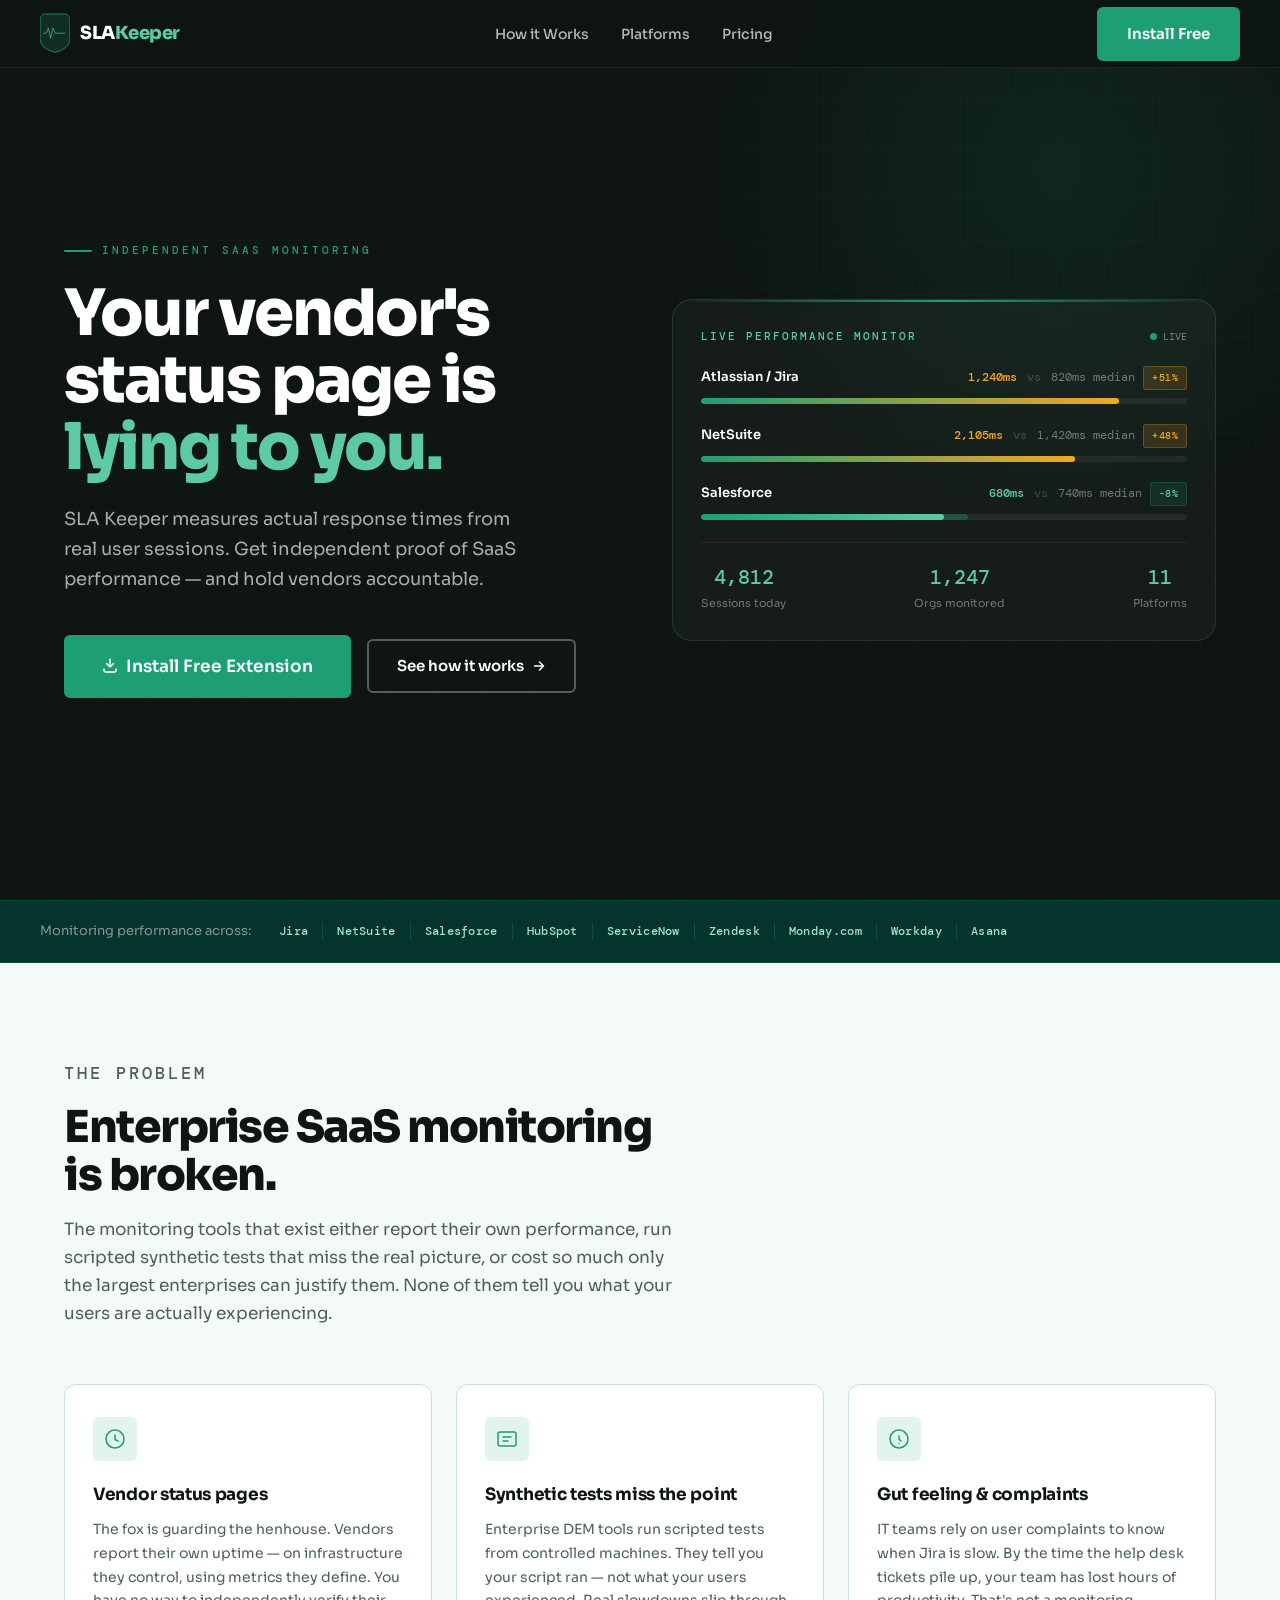
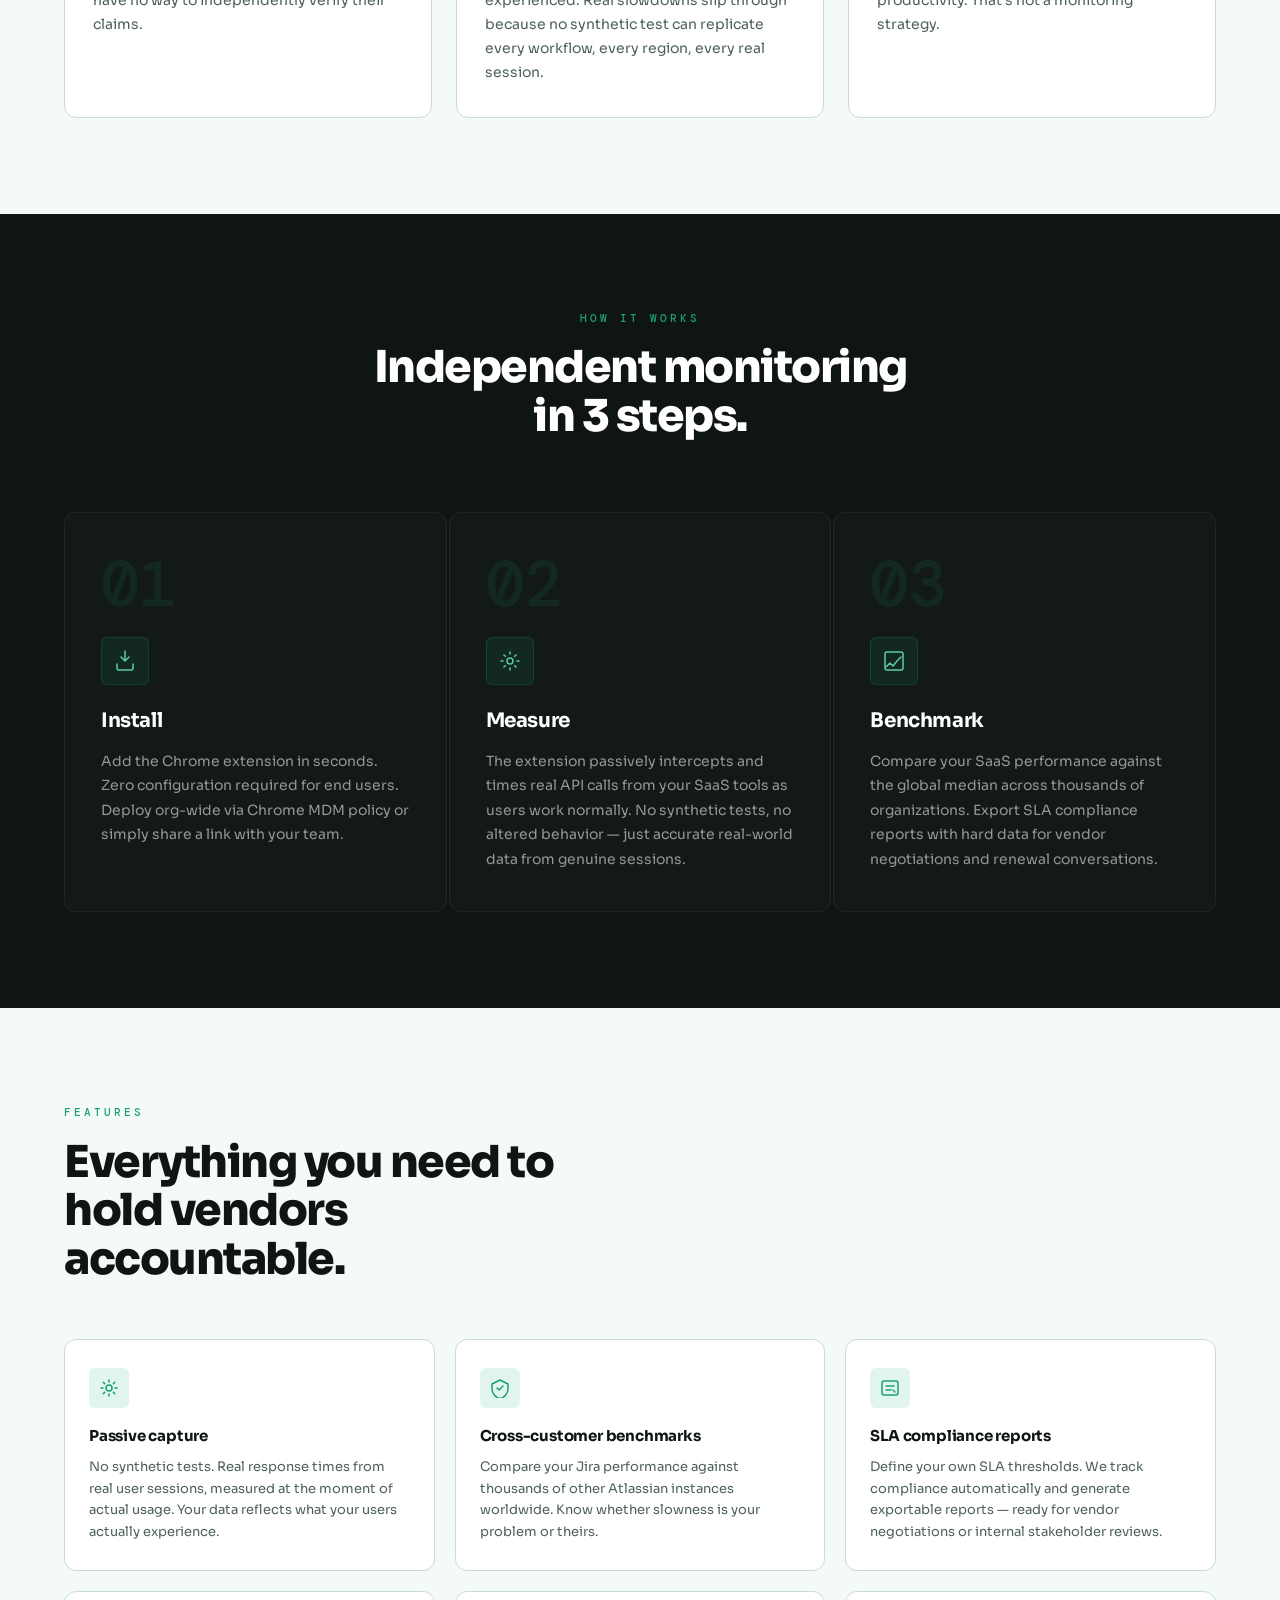
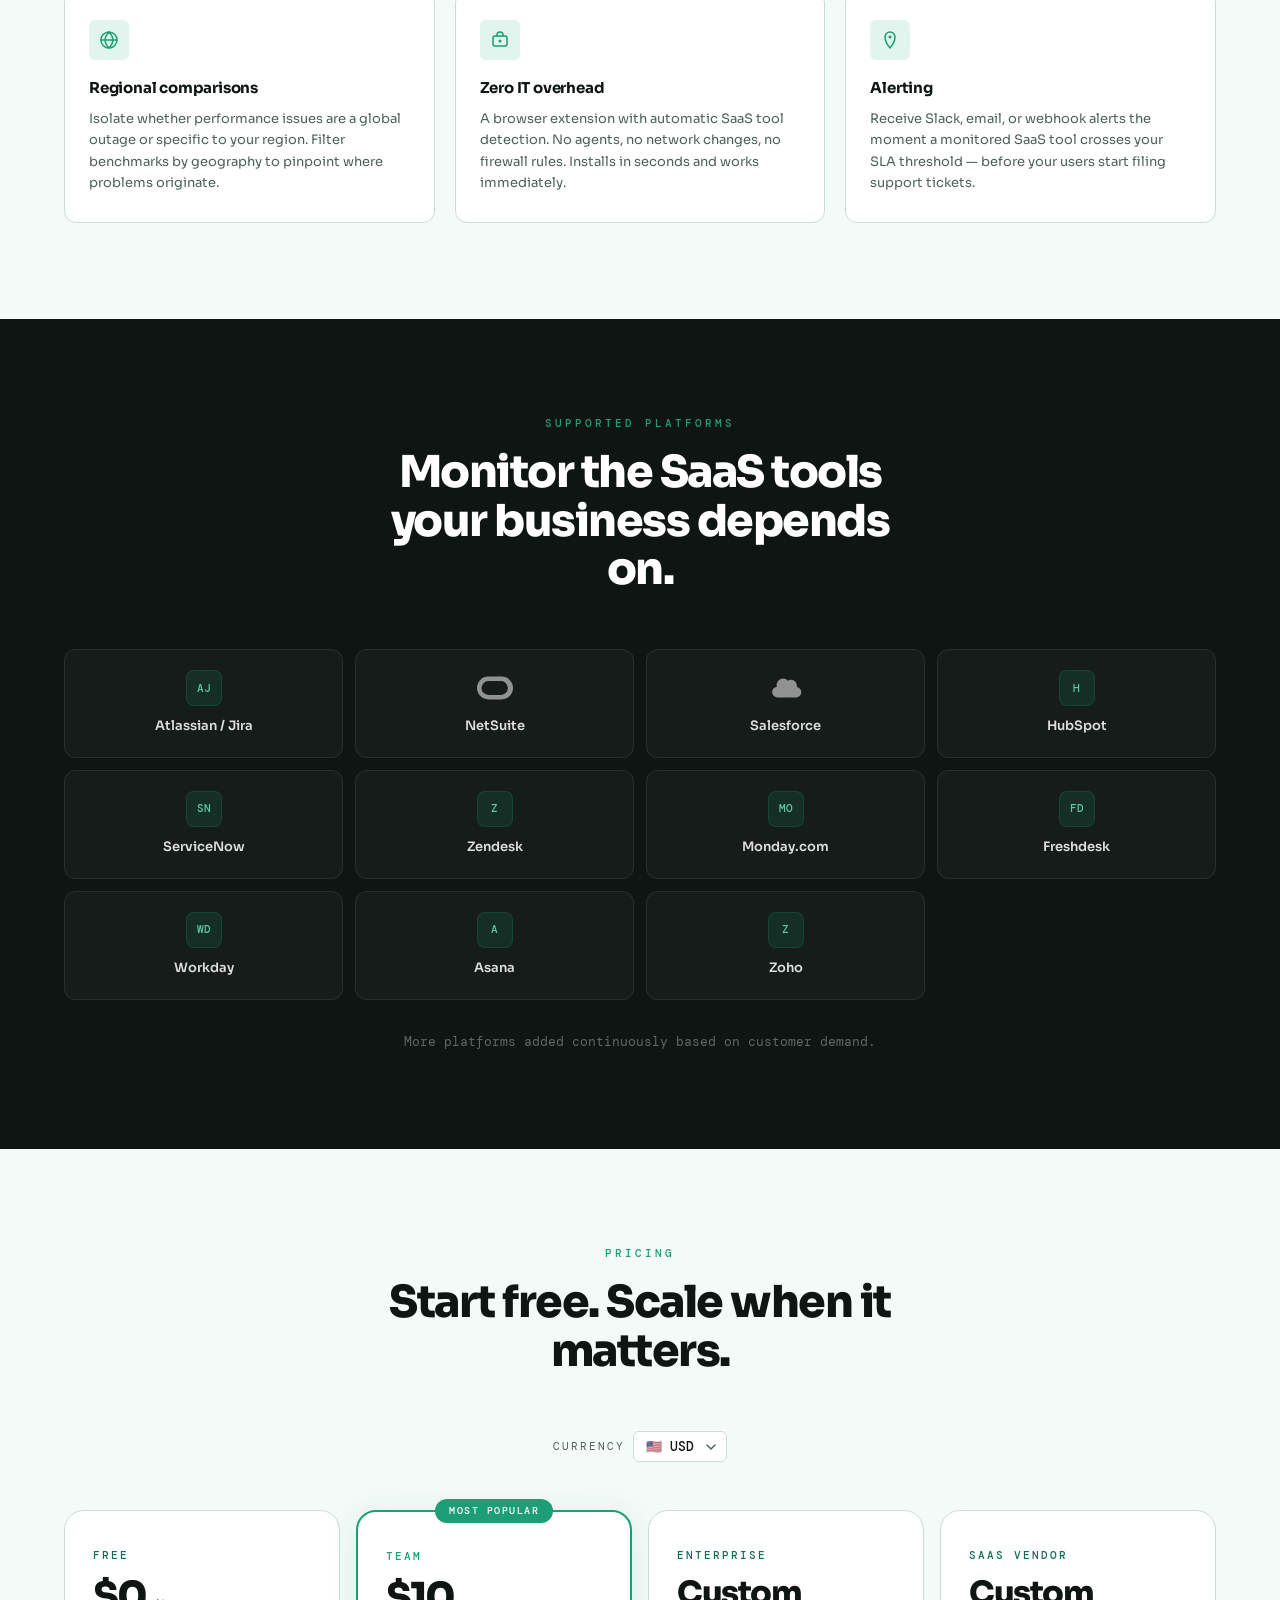
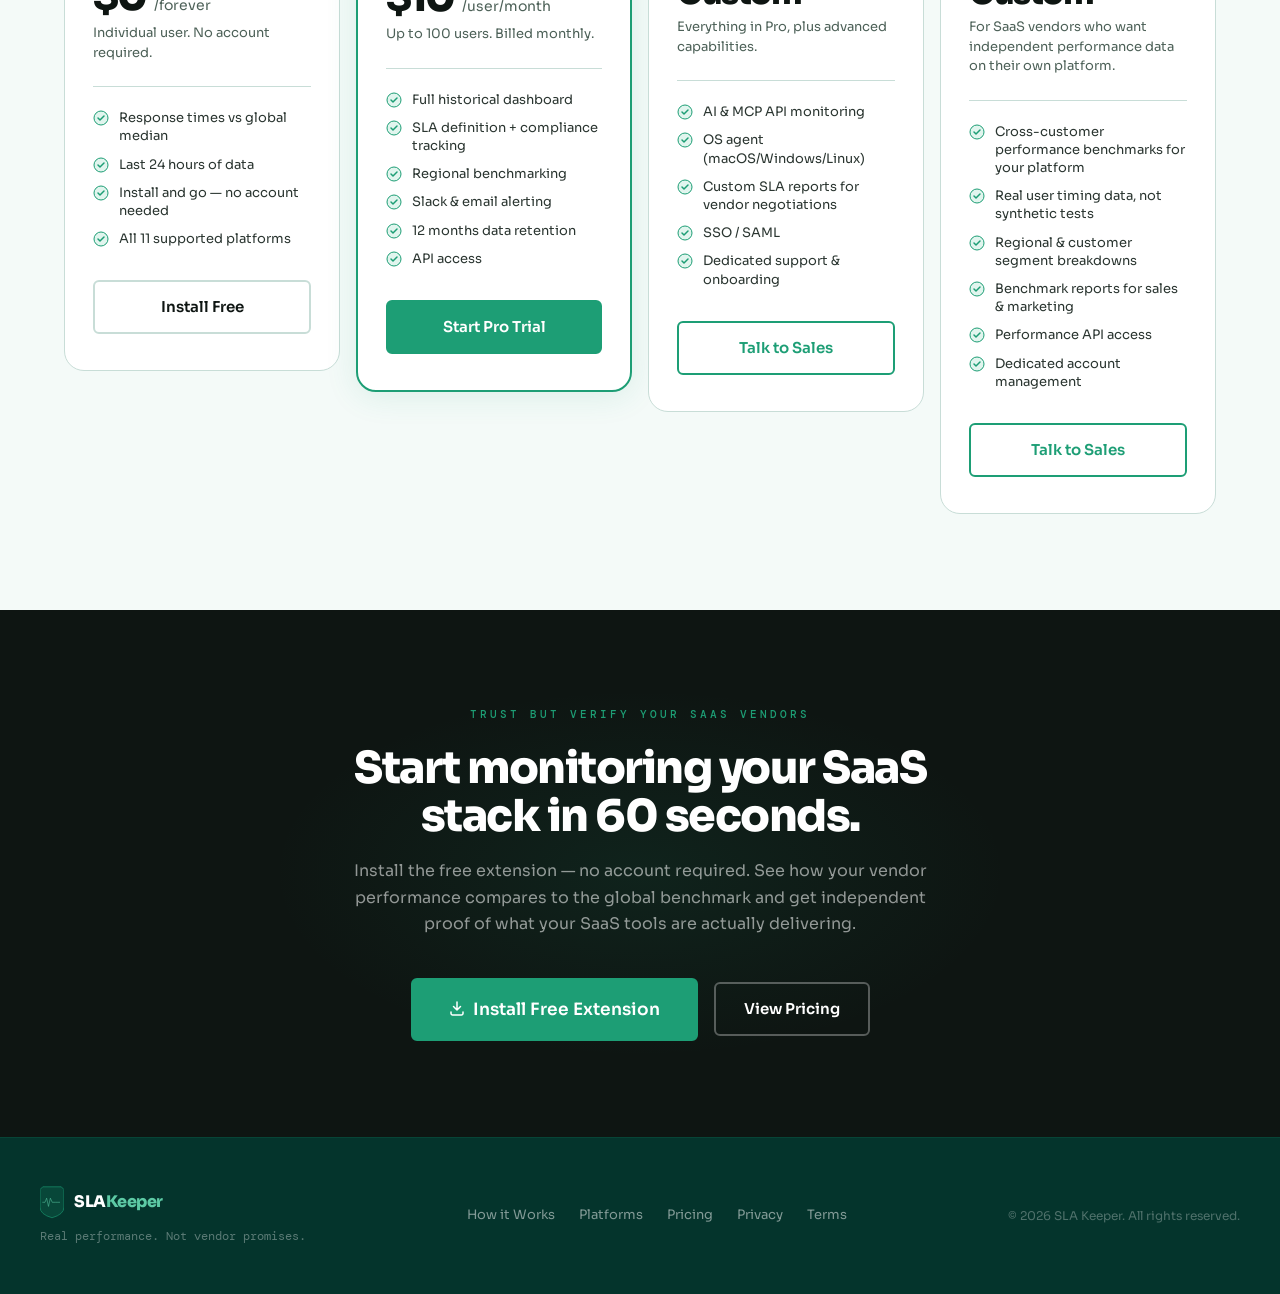
==== commit ff3dffb1: "Update content, platform logos, pricing tiers, and currency switcher - Problem section: reframe to e" ====
--- a/index.html
+++ b/index.html
@@ -934,6 +934,25 @@
       border-color: rgba(29, 158, 117, 0.25);
     }
 
+    .platform-tile__logo {
+      width: 36px;
+      height: 36px;
+      object-fit: contain;
+      opacity: 0.7;
+      filter: brightness(0) invert(1);
+      transition: opacity 0.2s ease;
+      color: rgba(255,255,255,0.8);
+    }
+
+    .platform-tile__logo[fill="currentColor"] {
+      filter: none;
+      color: rgba(255,255,255,0.75);
+    }
+
+    .platform-tile:hover .platform-tile__logo {
+      opacity: 1;
+    }
+
     .platform-tile__dot {
       width: 36px;
       height: 36px;
@@ -978,10 +997,48 @@
       margin-top: 12px;
     }
 
+    .pricing__currency {
+      display: flex;
+      align-items: center;
+      gap: 8px;
+      margin-bottom: 48px;
+      justify-content: center;
+    }
+
+    .pricing__currency-label {
+      font-family: var(--font-mono);
+      font-size: 11px;
+      letter-spacing: 2px;
+      text-transform: uppercase;
+      color: var(--ink-mute);
+    }
+
+    .pricing__currency-select {
+      font-family: var(--font-mono);
+      font-size: 13px;
+      font-weight: 500;
+      color: var(--ink);
+      background: var(--white);
+      border: 1px solid var(--rule);
+      border-radius: 6px;
+      padding: 6px 32px 6px 12px;
+      cursor: pointer;
+      appearance: none;
+      -webkit-appearance: none;
+      background-image: url("data:image/svg+xml,%3Csvg width='10' height='6' viewBox='0 0 10 6' fill='none' xmlns='http://www.w3.org/2000/svg'%3E%3Cpath d='M1 1l4 4 4-4' stroke='%234D6158' stroke-width='1.5' stroke-linecap='round' stroke-linejoin='round'/%3E%3C/svg%3E");
+      background-repeat: no-repeat;
+      background-position: right 10px center;
+    }
+
+    .pricing__currency-select:focus {
+      outline: none;
+      border-color: var(--teal-400);
+    }
+
     .pricing__grid {
       display: grid;
-      grid-template-columns: repeat(3, 1fr);
-      gap: 20px;
+      grid-template-columns: repeat(4, 1fr);
+      gap: 16px;
       align-items: start;
     }
 
@@ -1273,45 +1330,49 @@
       }
 
       .pricing__grid {
+        grid-template-columns: repeat(2, 1fr);
+      }
+    }
+
+    @media (max-width: 768px) {
+      :root {
+        --section-pad: 64px;
+      }
+
+      .nav__links,
+      .nav__cta {
+        display: none;
+      }
+
+      .nav__hamburger {
+        display: flex;
+      }
+
+      .hero {
+        padding: 100px 24px 64px;
+      }
+
+      .hero__headline {
+        font-size: clamp(32px, 8vw, 52px);
+      }
+
+      .hero__ctas {
+        flex-direction: column;
+        align-items: flex-start;
+      }
+
+      .features__grid {
+        grid-template-columns: 1fr;
+      }
+
+      .platforms__grid {
+        grid-template-columns: repeat(2, 1fr);
+      }
+
+      .pricing__grid {
         grid-template-columns: 1fr;
         max-width: 420px;
         margin: 0 auto;
-      }
-    }
-
-    @media (max-width: 768px) {
-      :root {
-        --section-pad: 64px;
-      }
-
-      .nav__links,
-      .nav__cta {
-        display: none;
-      }
-
-      .nav__hamburger {
-        display: flex;
-      }
-
-      .hero {
-        padding: 100px 24px 64px;
-      }
-
-      .hero__headline {
-        font-size: clamp(32px, 8vw, 52px);
-      }
-
-      .hero__ctas {
-        flex-direction: column;
-        align-items: flex-start;
-      }
-
-      .features__grid {
-        grid-template-columns: 1fr;
-      }
-
-      .platforms__grid {
-        grid-template-columns: repeat(2, 1fr);
       }
 
       .proof-bar__inner {
@@ -1531,7 +1592,7 @@
       <div class="problem__intro animate-fade-up">
         <p class="section-label">The Problem</p>
         <h2 class="section-heading section-heading--lg" id="problem-heading">Enterprise SaaS monitoring is broken.</h2>
-        <p>IT teams are flying blind. The tools they rely on to track vendor performance are either controlled by the vendors themselves, cost a fortune, or simply don't exist.</p>
+        <p>The monitoring tools that exist either report their own performance, run scripted synthetic tests that miss the real picture, or cost so much only the largest enterprises can justify them. None of them tell you what your users are actually experiencing.</p>
       </div>
 
       <div class="problem__cards">
@@ -1553,8 +1614,8 @@
               <path d="M7 9h8M7 13h5" stroke="#1D9E75" stroke-width="1.5" stroke-linecap="round"/>
             </svg>
           </div>
-          <h3 class="problem-card__title">Enterprise DEM tools</h3>
-          <p class="problem-card__body">$50K–200K per year. Months to deploy. Requires dedicated engineering resources. Only the largest enterprises can afford independent SaaS monitoring — until now.</p>
+          <h3 class="problem-card__title">Synthetic tests miss the point</h3>
+          <p class="problem-card__body">Enterprise DEM tools run scripted tests from controlled machines. They tell you your script ran — not what your users experienced. Real slowdowns slip through because no synthetic test can replicate every workflow, every region, every real session.</p>
         </div>
 
         <div class="problem-card animate-fade-up animate-fade-up--delay-3">
@@ -1716,19 +1777,21 @@
 
       <div class="platforms__grid" role="list">
         <div class="platform-tile animate-fade-up animate-fade-up--delay-1" role="listitem">
-          <div class="platform-tile__dot" aria-hidden="true">AT</div>
+          <img src="https://cdn.simpleicons.org/jira" alt="" width="36" height="36" aria-hidden="true" class="platform-tile__logo">
           <span class="platform-tile__name">Atlassian / Jira</span>
         </div>
         <div class="platform-tile animate-fade-up animate-fade-up--delay-1" role="listitem">
-          <div class="platform-tile__dot" aria-hidden="true">NS</div>
+          <!-- NetSuite uses Oracle branding -->
+          <svg aria-hidden="true" class="platform-tile__logo" viewBox="0 0 24 24" width="36" height="36" fill="currentColor" xmlns="http://www.w3.org/2000/svg"><path d="M16.412 4.412a7.588 7.588 0 0 1 0 15.176H7.588a7.588 7.588 0 0 1 0-15.176zm-.412 3H7.588a4.588 4.588 0 1 0 0 9.176H16a4.588 4.588 0 0 0 0-9.176z"/></svg>
           <span class="platform-tile__name">NetSuite</span>
         </div>
         <div class="platform-tile animate-fade-up animate-fade-up--delay-2" role="listitem">
-          <div class="platform-tile__dot" aria-hidden="true">SF</div>
+          <!-- Salesforce cloud icon -->
+          <svg aria-hidden="true" class="platform-tile__logo" viewBox="0 0 24 24" width="36" height="36" fill="currentColor" xmlns="http://www.w3.org/2000/svg"><path d="M10.028 5.6a4.44 4.44 0 0 1 3.317 1.49 3.97 3.97 0 0 1 1.983-.532 4.007 4.007 0 0 1 3.94 4.738 3.504 3.504 0 0 1-.568 6.964H6.4a3.6 3.6 0 0 1-.517-7.166A4.44 4.44 0 0 1 10.028 5.6z"/></svg>
           <span class="platform-tile__name">Salesforce</span>
         </div>
         <div class="platform-tile animate-fade-up animate-fade-up--delay-2" role="listitem">
-          <div class="platform-tile__dot" aria-hidden="true">HS</div>
+          <img src="https://cdn.simpleicons.org/hubspot" alt="" width="36" height="36" aria-hidden="true" class="platform-tile__logo">
           <span class="platform-tile__name">HubSpot</span>
         </div>
         <div class="platform-tile animate-fade-up animate-fade-up--delay-3" role="listitem">
@@ -1736,11 +1799,11 @@
           <span class="platform-tile__name">ServiceNow</span>
         </div>
         <div class="platform-tile animate-fade-up animate-fade-up--delay-3" role="listitem">
-          <div class="platform-tile__dot" aria-hidden="true">ZD</div>
+          <img src="https://cdn.simpleicons.org/zendesk" alt="" width="36" height="36" aria-hidden="true" class="platform-tile__logo">
           <span class="platform-tile__name">Zendesk</span>
         </div>
         <div class="platform-tile animate-fade-up animate-fade-up--delay-4" role="listitem">
-          <div class="platform-tile__dot" aria-hidden="true">MD</div>
+          <div class="platform-tile__dot" aria-hidden="true">MO</div>
           <span class="platform-tile__name">Monday.com</span>
         </div>
         <div class="platform-tile animate-fade-up animate-fade-up--delay-4" role="listitem">
@@ -1752,11 +1815,11 @@
           <span class="platform-tile__name">Workday</span>
         </div>
         <div class="platform-tile animate-fade-up animate-fade-up--delay-5" role="listitem">
-          <div class="platform-tile__dot" aria-hidden="true">AS</div>
+          <img src="https://cdn.simpleicons.org/asana" alt="" width="36" height="36" aria-hidden="true" class="platform-tile__logo">
           <span class="platform-tile__name">Asana</span>
         </div>
         <div class="platform-tile animate-fade-up animate-fade-up--delay-5" role="listitem">
-          <div class="platform-tile__dot" aria-hidden="true">ZO</div>
+          <img src="https://cdn.simpleicons.org/zoho" alt="" width="36" height="36" aria-hidden="true" class="platform-tile__logo">
           <span class="platform-tile__name">Zoho</span>
         </div>
       </div>
@@ -1773,6 +1836,16 @@
       <div class="pricing__intro animate-fade-up">
         <p class="section-label">Pricing</p>
         <h2 class="section-heading section-heading--lg" id="pricing-heading">Start free. Scale when it matters.</h2>
+      </div>
+
+      <div class="pricing__currency animate-fade-up">
+        <span class="pricing__currency-label">Currency</span>
+        <select class="pricing__currency-select" id="currency-select" aria-label="Select currency">
+          <option value="USD">🇺🇸 USD</option>
+          <option value="AUD">🇦🇺 AUD</option>
+          <option value="NZD">🇳🇿 NZD</option>
+          <option value="CAD">🇨🇦 CAD</option>
+        </select>
       </div>
 
       <div class="pricing__grid">
@@ -1819,15 +1892,15 @@
           <a href="#" class="btn btn--ghost-dark">Install Free</a>
         </div>
 
-        <!-- Pro (highlighted) -->
+        <!-- Team (highlighted) -->
         <div class="pricing-card pricing-card--pro animate-fade-up animate-fade-up--delay-2">
           <div class="pricing-card__badge">Most Popular</div>
-          <p class="pricing-card__tier">Pro</p>
+          <p class="pricing-card__tier">Team</p>
           <div class="pricing-card__price">
-            <span class="pricing-card__amount">$4</span>
+            <span class="pricing-card__amount" id="team-price">$10</span>
             <span class="pricing-card__per">/user/month</span>
           </div>
-          <p class="pricing-card__desc">System manager account. Billed monthly.</p>
+          <p class="pricing-card__desc">Up to 100 users. Billed monthly.</p>
           <div class="pricing-card__divider"></div>
           <ul class="pricing-card__features" role="list">
             <li class="pricing-feature" role="listitem">
@@ -1924,6 +1997,61 @@
           <a href="#" class="btn btn--outline-teal">Talk to Sales</a>
         </div>
 
+        <!-- SaaS Vendor -->
+        <div class="pricing-card animate-fade-up animate-fade-up--delay-4">
+          <p class="pricing-card__tier">SaaS Vendor</p>
+          <div class="pricing-card__price">
+            <span class="pricing-card__amount" style="font-size:32px;letter-spacing:-1.5px;">Custom</span>
+          </div>
+          <p class="pricing-card__desc">For SaaS vendors who want independent performance data on their own platform.</p>
+          <div class="pricing-card__divider"></div>
+          <ul class="pricing-card__features" role="list">
+            <li class="pricing-feature" role="listitem">
+              <svg class="pricing-feature__check" viewBox="0 0 16 16" fill="none" aria-hidden="true">
+                <circle cx="8" cy="8" r="7" fill="#E1F5EE" stroke="#1D9E75" stroke-width="1"/>
+                <path d="M5 8l2 2 4-4" stroke="#1D9E75" stroke-width="1.5" stroke-linecap="round" stroke-linejoin="round"/>
+              </svg>
+              Cross-customer performance benchmarks for your platform
+            </li>
+            <li class="pricing-feature" role="listitem">
+              <svg class="pricing-feature__check" viewBox="0 0 16 16" fill="none" aria-hidden="true">
+                <circle cx="8" cy="8" r="7" fill="#E1F5EE" stroke="#1D9E75" stroke-width="1"/>
+                <path d="M5 8l2 2 4-4" stroke="#1D9E75" stroke-width="1.5" stroke-linecap="round" stroke-linejoin="round"/>
+              </svg>
+              Real user timing data, not synthetic tests
+            </li>
+            <li class="pricing-feature" role="listitem">
+              <svg class="pricing-feature__check" viewBox="0 0 16 16" fill="none" aria-hidden="true">
+                <circle cx="8" cy="8" r="7" fill="#E1F5EE" stroke="#1D9E75" stroke-width="1"/>
+                <path d="M5 8l2 2 4-4" stroke="#1D9E75" stroke-width="1.5" stroke-linecap="round" stroke-linejoin="round"/>
+              </svg>
+              Regional &amp; customer segment breakdowns
+            </li>
+            <li class="pricing-feature" role="listitem">
+              <svg class="pricing-feature__check" viewBox="0 0 16 16" fill="none" aria-hidden="true">
+                <circle cx="8" cy="8" r="7" fill="#E1F5EE" stroke="#1D9E75" stroke-width="1"/>
+                <path d="M5 8l2 2 4-4" stroke="#1D9E75" stroke-width="1.5" stroke-linecap="round" stroke-linejoin="round"/>
+              </svg>
+              Benchmark reports for sales &amp; marketing
+            </li>
+            <li class="pricing-feature" role="listitem">
+              <svg class="pricing-feature__check" viewBox="0 0 16 16" fill="none" aria-hidden="true">
+                <circle cx="8" cy="8" r="7" fill="#E1F5EE" stroke="#1D9E75" stroke-width="1"/>
+                <path d="M5 8l2 2 4-4" stroke="#1D9E75" stroke-width="1.5" stroke-linecap="round" stroke-linejoin="round"/>
+              </svg>
+              Performance API access
+            </li>
+            <li class="pricing-feature" role="listitem">
+              <svg class="pricing-feature__check" viewBox="0 0 16 16" fill="none" aria-hidden="true">
+                <circle cx="8" cy="8" r="7" fill="#E1F5EE" stroke="#1D9E75" stroke-width="1"/>
+                <path d="M5 8l2 2 4-4" stroke="#1D9E75" stroke-width="1.5" stroke-linecap="round" stroke-linejoin="round"/>
+              </svg>
+              Dedicated account management
+            </li>
+          </ul>
+          <a href="#" class="btn btn--outline-teal">Talk to Sales</a>
+        </div>
+
       </div>
     </div>
   </section>
@@ -2172,6 +2300,45 @@
         if (menuOpen) closeMenu();
       });
     });
+
+    // ── Platform logo fallbacks ───────────────────────────────────────────────
+    document.querySelectorAll('.platform-tile__logo[src]').forEach(img => {
+      img.addEventListener('error', () => {
+        const name = img.closest('.platform-tile')?.querySelector('.platform-tile__name')?.textContent || '??';
+        const initials = name.split(/[\s\/]+/).map(w => w[0]).join('').substring(0, 2).toUpperCase();
+        const chip = document.createElement('div');
+        chip.className = 'platform-tile__dot';
+        chip.setAttribute('aria-hidden', 'true');
+        chip.textContent = initials;
+        img.replaceWith(chip);
+      });
+    });
+
+    // ── Currency switcher ─────────────────────────────────────────────────────
+    const CURRENCY_RATES = {
+      USD: { symbol: '$', rate: 1,    label: 'USD' },
+      AUD: { symbol: '$', rate: 1.55, label: 'AUD' },
+      NZD: { symbol: '$', rate: 1.70, label: 'NZD' },
+      CAD: { symbol: '$', rate: 1.38, label: 'CAD' },
+    };
+
+    const BASE_TEAM_PRICE = 10; // USD
+
+    function formatPrice(usdAmount, currency) {
+      const { symbol, rate } = CURRENCY_RATES[currency];
+      const converted = Math.round(usdAmount * rate);
+      return `${symbol}${converted}`;
+    }
+
+    const currencySelect = document.getElementById('currency-select');
+    const teamPriceEl = document.getElementById('team-price');
+
+    currencySelect.addEventListener('change', () => {
+      const currency = currencySelect.value;
+      if (teamPriceEl) {
+        teamPriceEl.textContent = formatPrice(BASE_TEAM_PRICE, currency);
+      }
+    });
   </script>
 </body>
 </html>
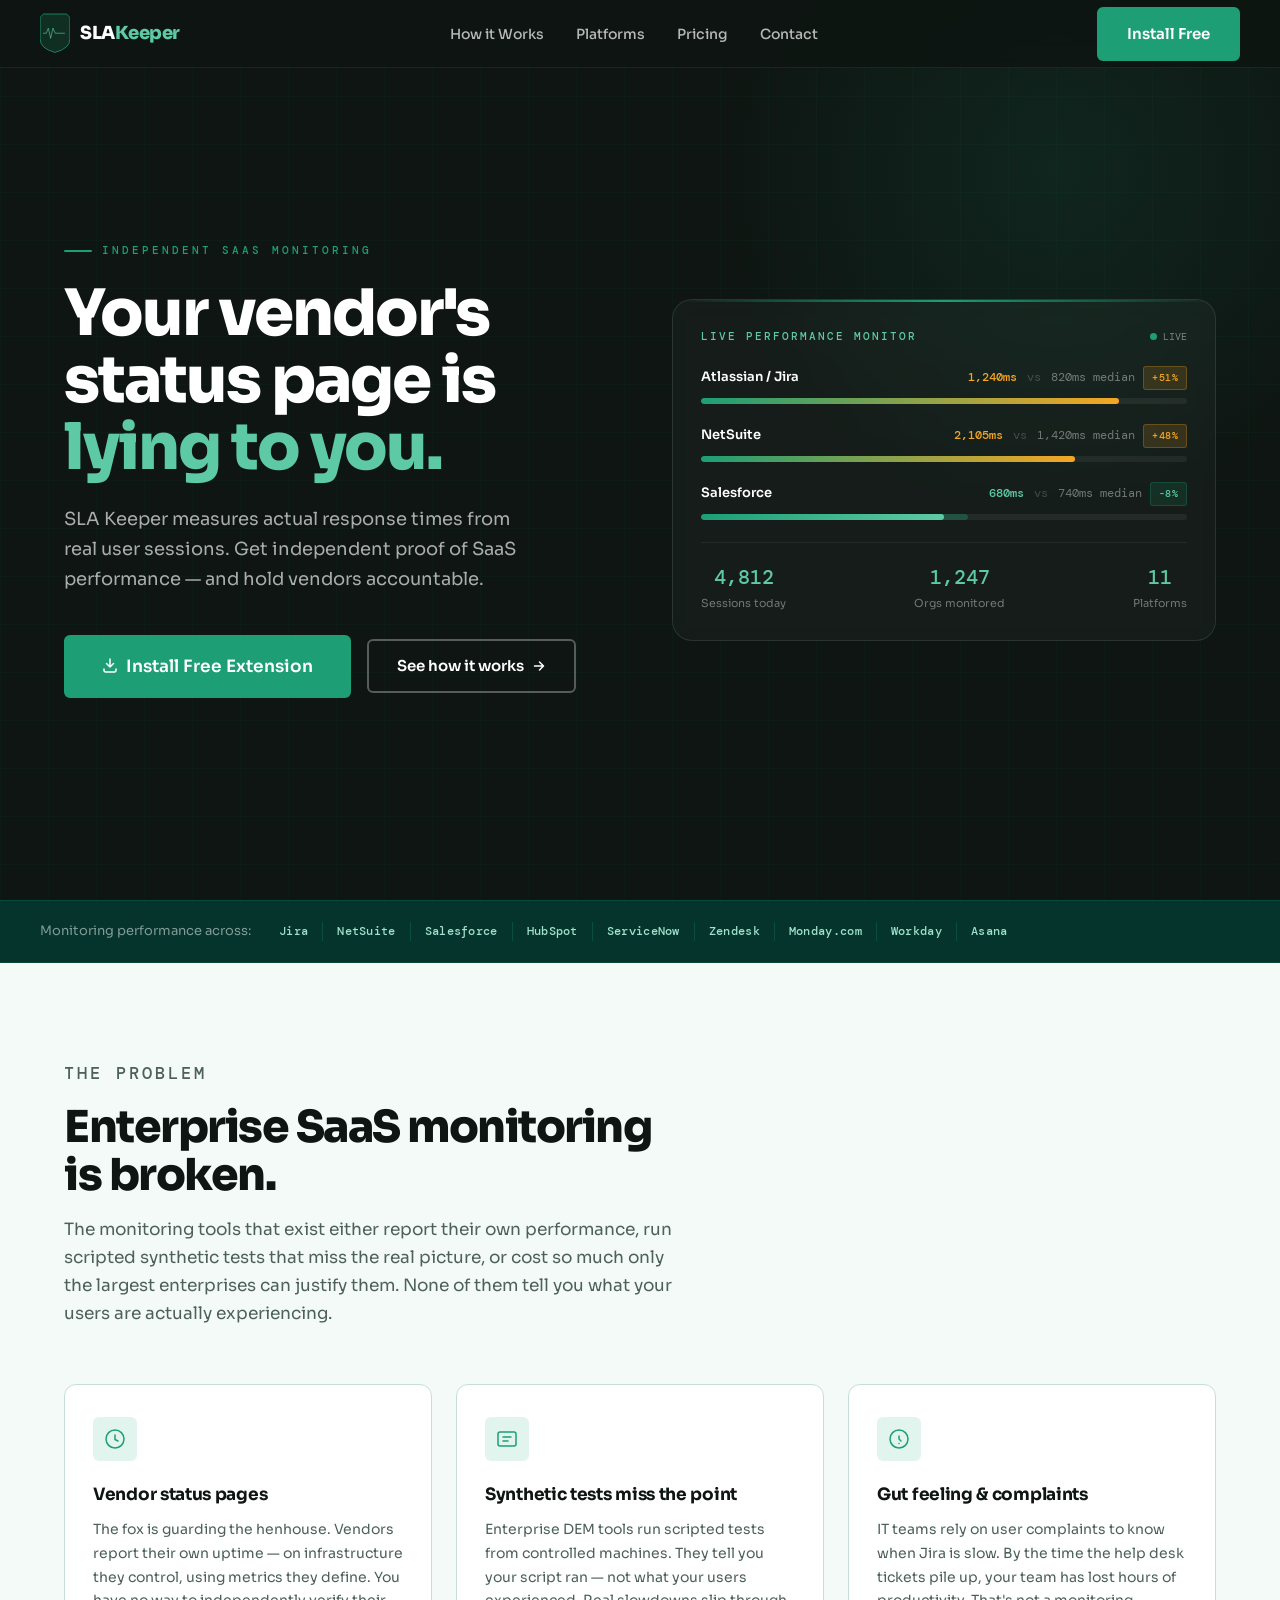
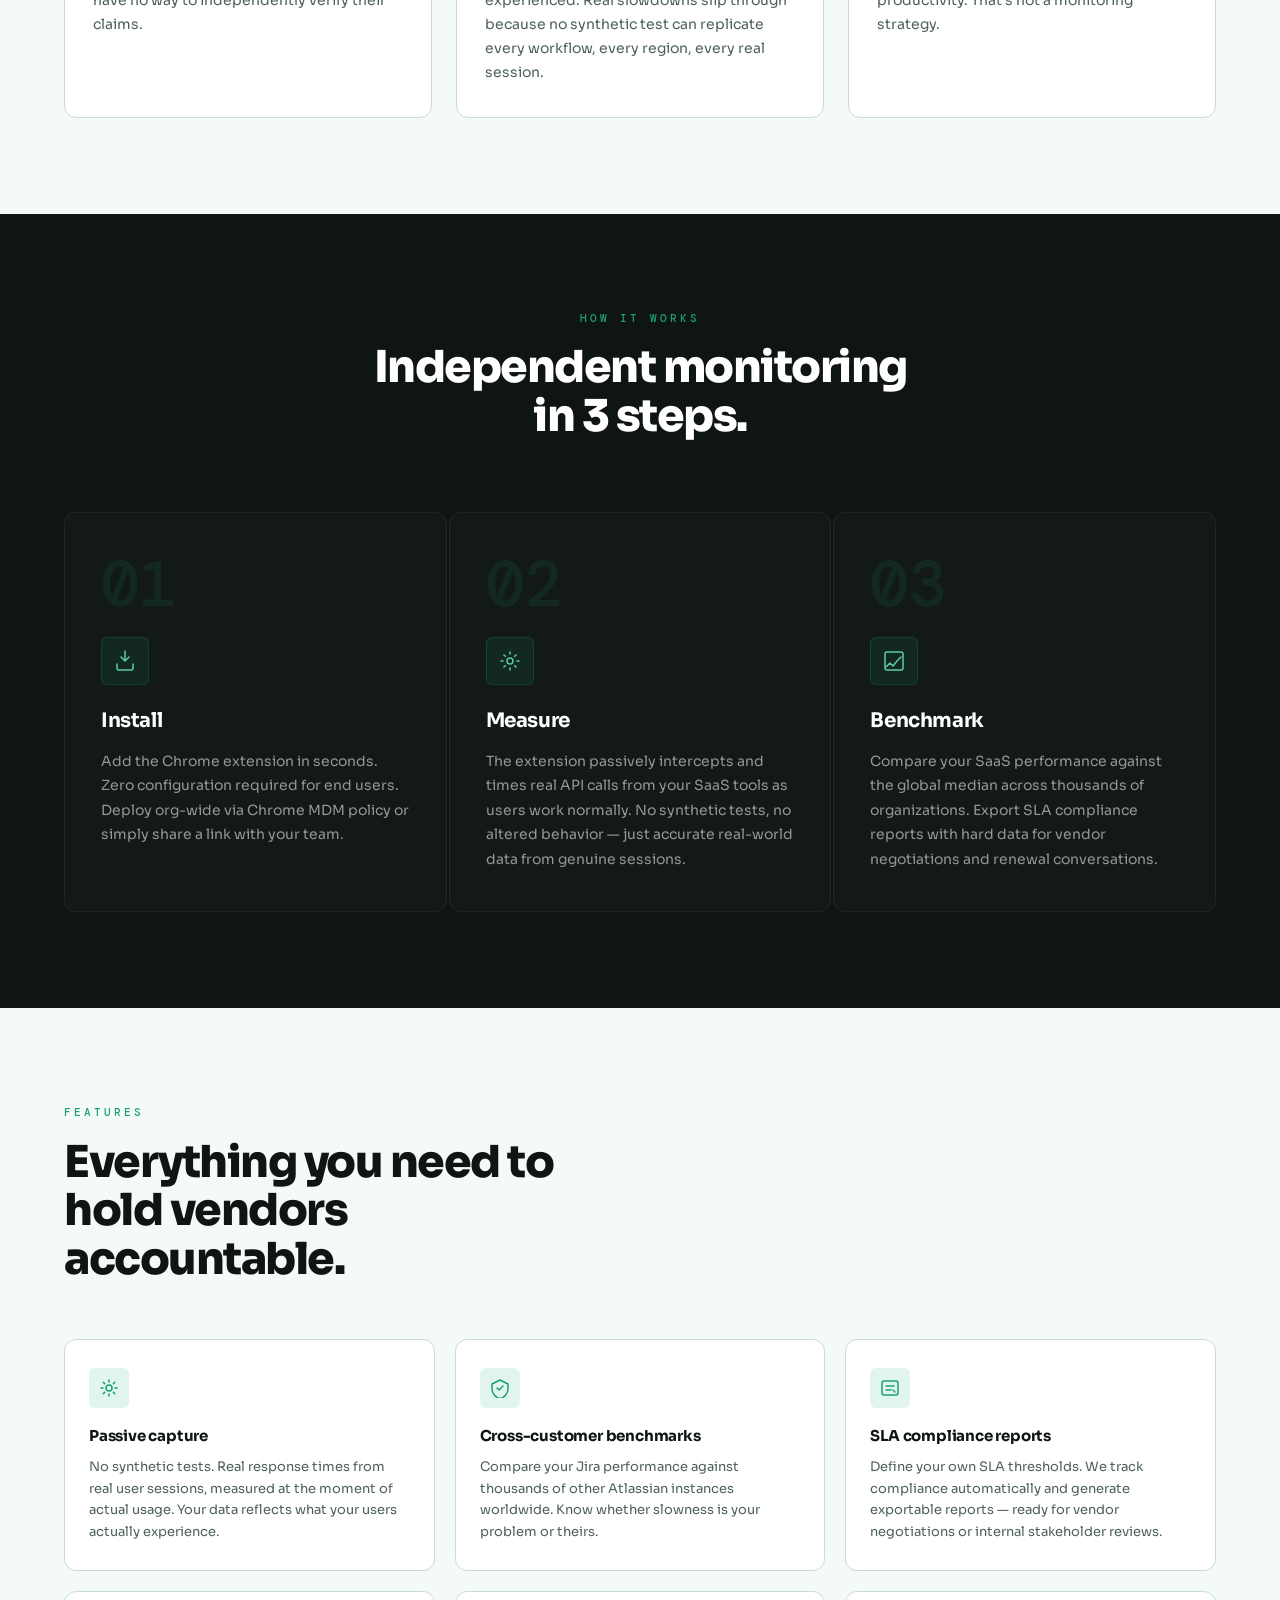
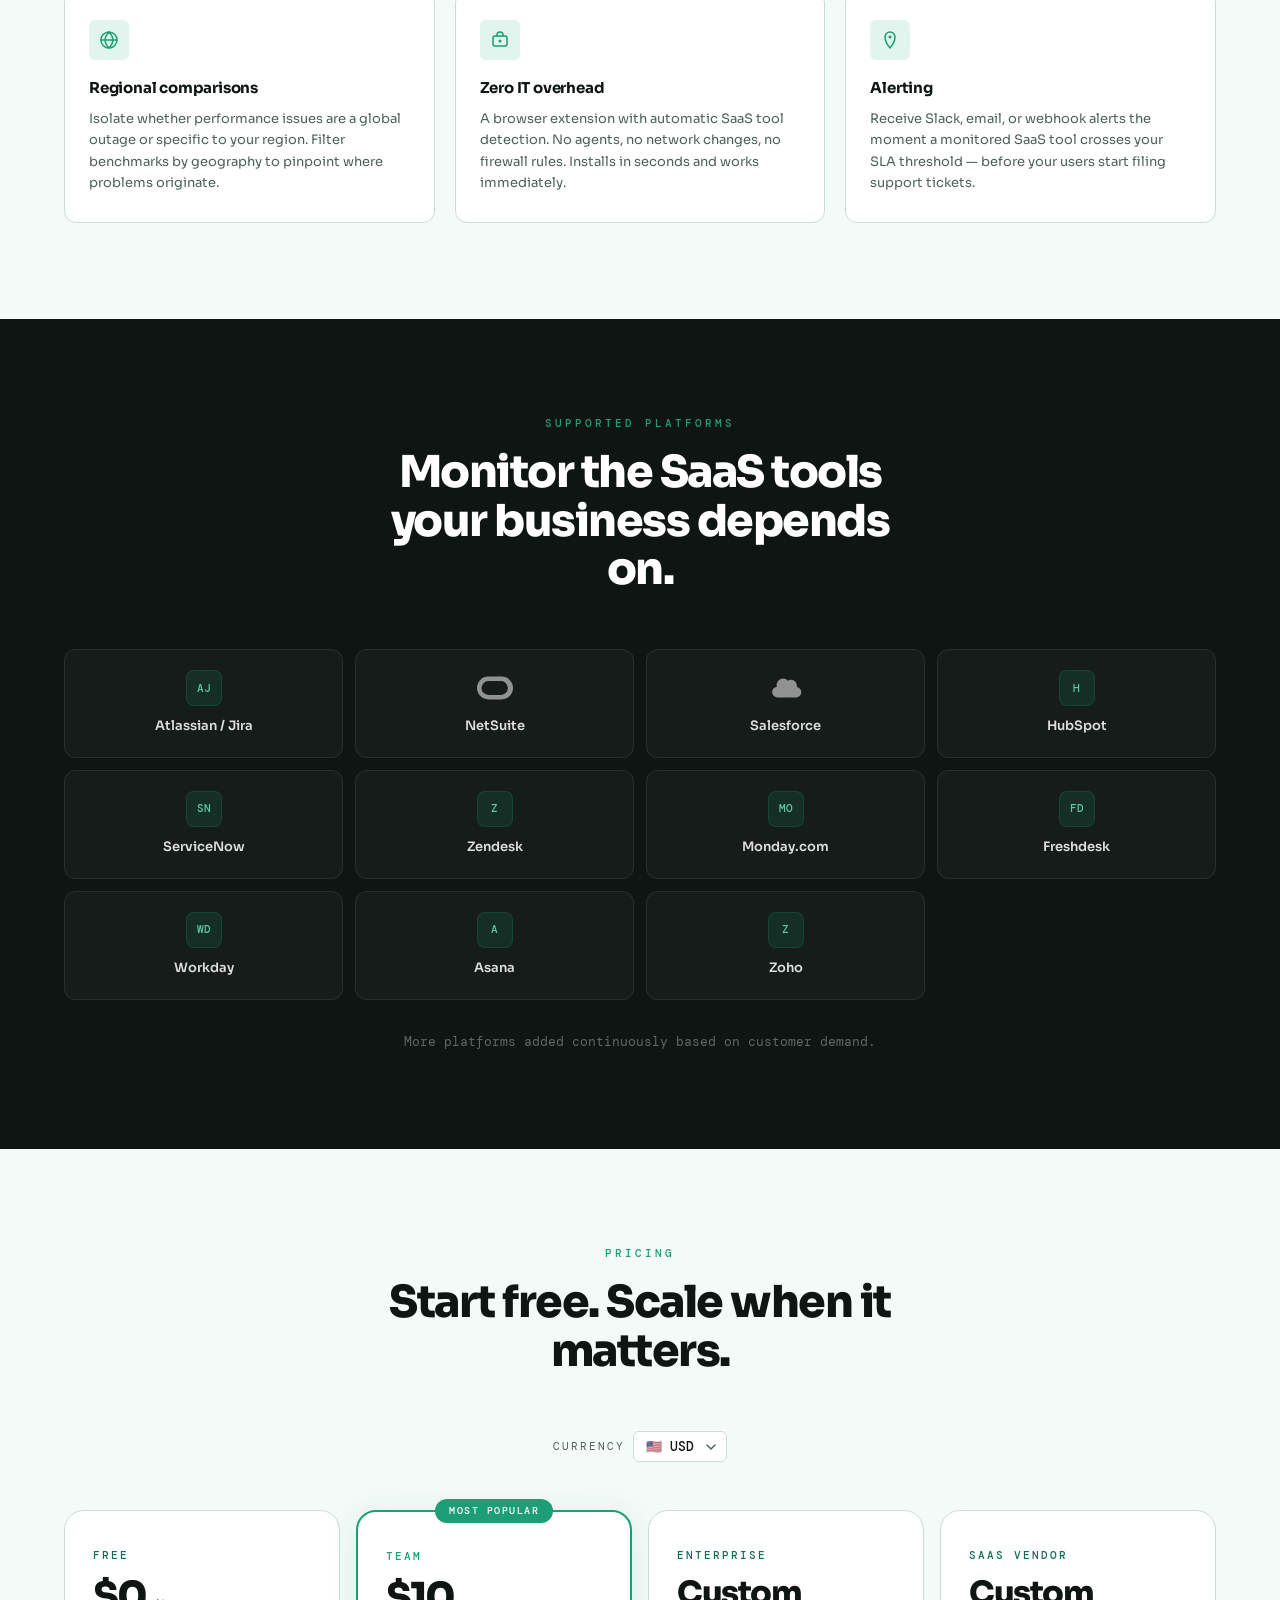
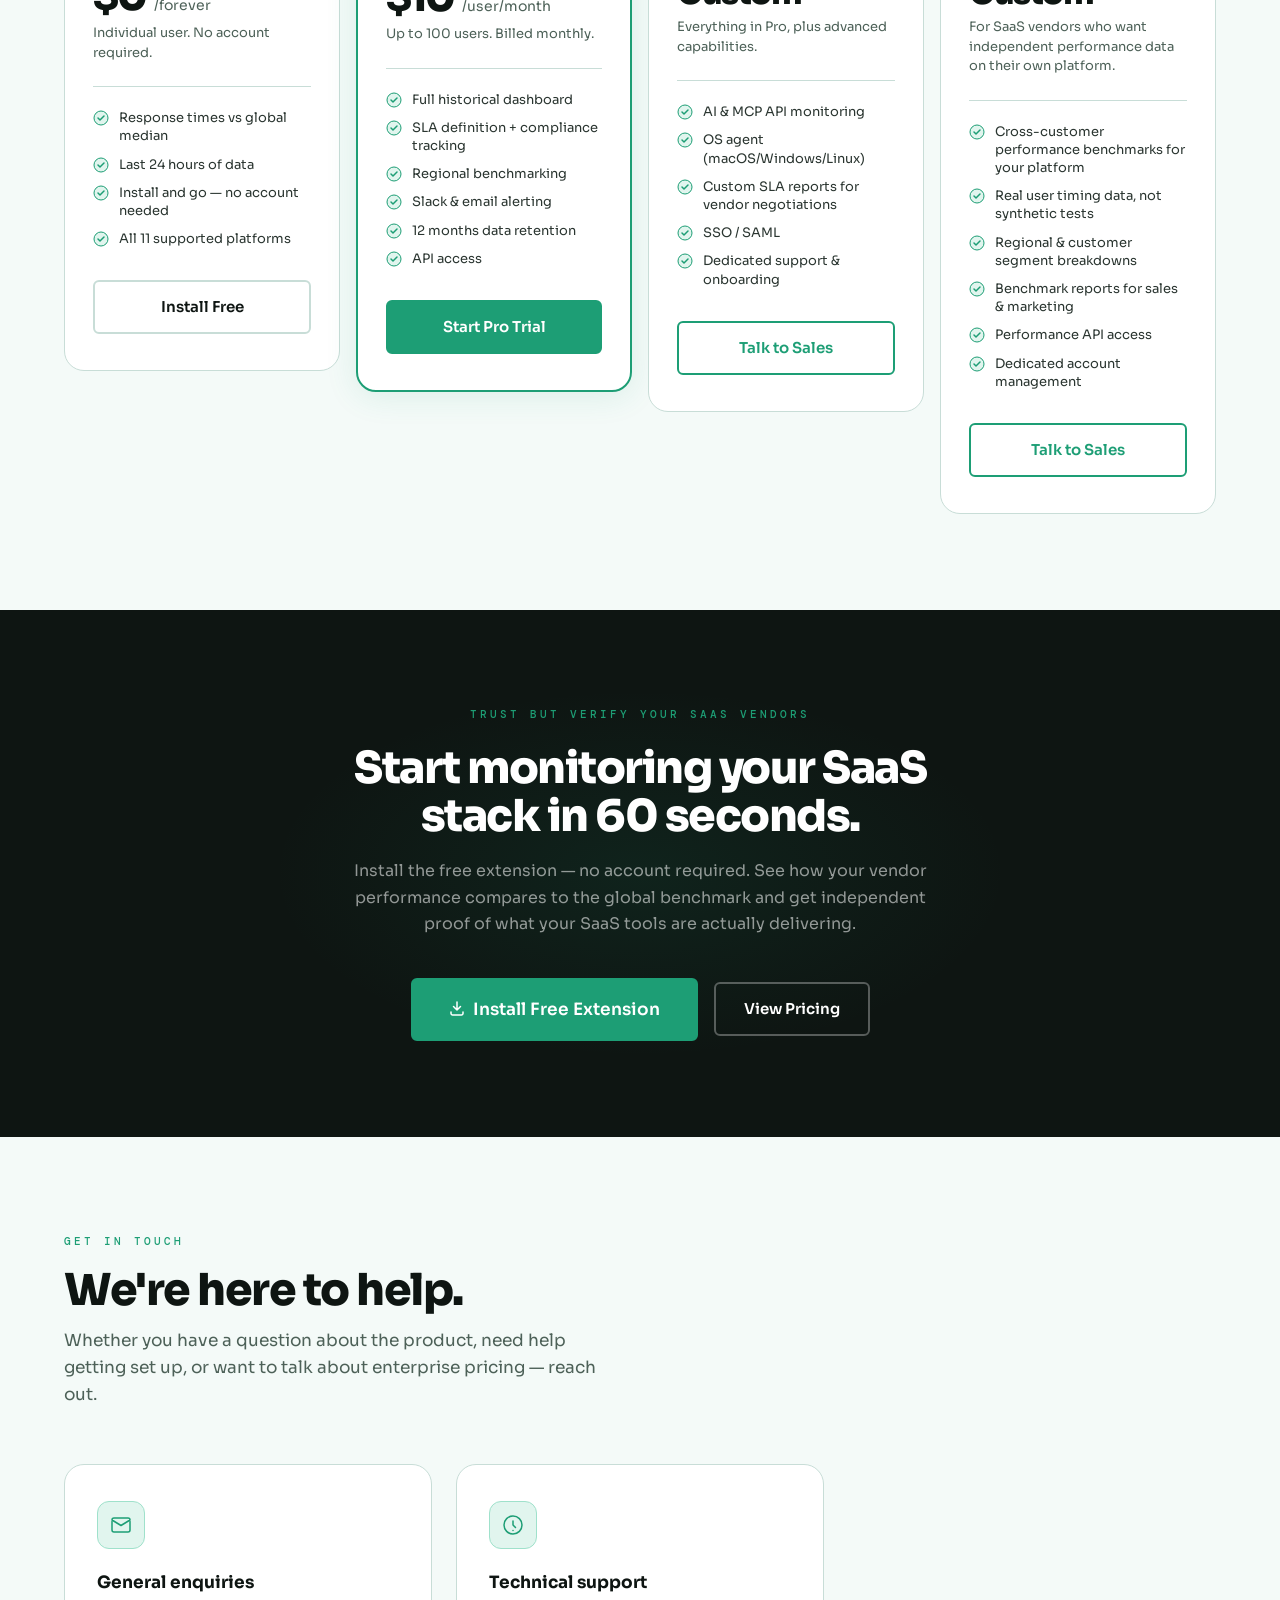
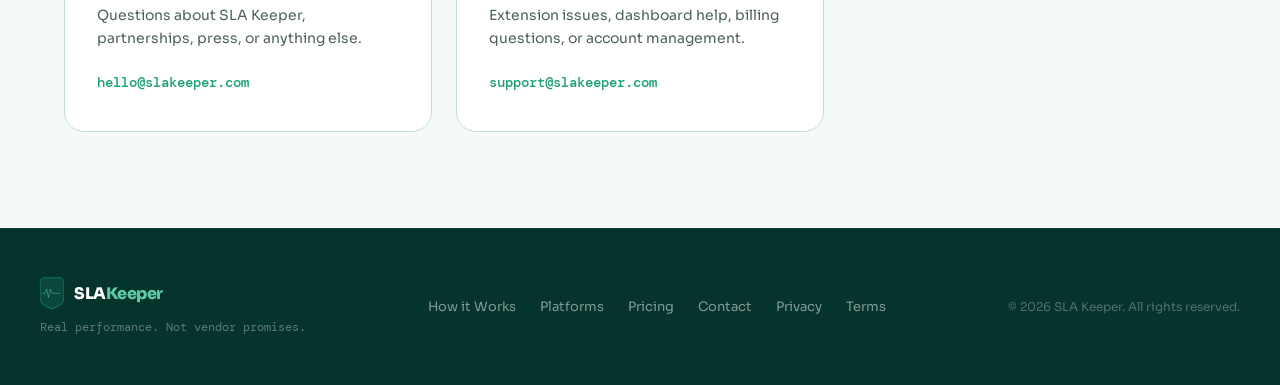
==== commit 16825c10: "Add contact & support section Two-card section with general enquiries (hello@slakeeper.com) and tech" ====
--- a/index.html
+++ b/index.html
@@ -1156,6 +1156,81 @@
     }
 
     /* ═══════════════════════════════════════════════════════════════════════════
+       CONTACT
+    ═══════════════════════════════════════════════════════════════════════════ */
+    .contact__intro {
+      max-width: 560px;
+      margin-bottom: 56px;
+    }
+
+    .contact__sub {
+      font-size: 17px;
+      color: var(--ink-mute);
+      margin-top: 12px;
+    }
+
+    .contact__cards {
+      display: grid;
+      grid-template-columns: repeat(2, 1fr);
+      gap: 24px;
+      max-width: 760px;
+    }
+
+    .contact-card {
+      background: var(--white);
+      border: 1px solid var(--rule);
+      border-radius: var(--radius-lg);
+      padding: 36px 32px;
+      transition: border-color 0.2s ease, box-shadow 0.2s ease;
+    }
+
+    .contact-card:hover {
+      border-color: var(--teal-200);
+      box-shadow: 0 8px 32px rgba(29, 158, 117, 0.1);
+    }
+
+    .contact-card__icon {
+      width: 48px;
+      height: 48px;
+      border-radius: 12px;
+      background: var(--teal-50);
+      border: 1px solid var(--teal-100);
+      display: flex;
+      align-items: center;
+      justify-content: center;
+      margin-bottom: 20px;
+    }
+
+    .contact-card__title {
+      font-size: 17px;
+      font-weight: 700;
+      color: var(--ink);
+      margin-bottom: 8px;
+    }
+
+    .contact-card__body {
+      font-size: 14px;
+      color: var(--ink-mute);
+      line-height: 1.6;
+      margin-bottom: 20px;
+    }
+
+    .contact-card__link {
+      font-family: var(--font-mono);
+      font-size: 14px;
+      font-weight: 500;
+      color: var(--teal-400);
+      text-decoration: none;
+      border-bottom: 1px solid transparent;
+      transition: border-color 0.15s ease, color 0.15s ease;
+    }
+
+    .contact-card__link:hover {
+      color: var(--teal-600);
+      border-bottom-color: var(--teal-400);
+    }
+
+    /* ═══════════════════════════════════════════════════════════════════════════
        FINAL CTA
     ═══════════════════════════════════════════════════════════════════════════ */
     .final-cta {
@@ -1373,6 +1448,11 @@
         grid-template-columns: 1fr;
         max-width: 420px;
         margin: 0 auto;
+      }
+
+      .contact__cards {
+        grid-template-columns: 1fr;
+        max-width: 420px;
       }
 
       .proof-bar__inner {
@@ -1429,6 +1509,7 @@
         <li><a href="#how-it-works" class="nav__link">How it Works</a></li>
         <li><a href="#platforms" class="nav__link">Platforms</a></li>
         <li><a href="#pricing" class="nav__link">Pricing</a></li>
+        <li><a href="#contact" class="nav__link">Contact</a></li>
       </ul>
 
       <a href="#" class="btn btn--primary nav__cta">Install Free</a>
@@ -2077,6 +2158,44 @@
   </section>
 
   <!-- ═══════════════════════════════════════════════════════════════════════
+       CONTACT
+  ═══════════════════════════════════════════════════════════════════════════ -->
+  <section class="section section--light" id="contact" aria-labelledby="contact-heading">
+    <div class="container">
+      <div class="contact__intro animate-fade-up">
+        <p class="section-label">Get in Touch</p>
+        <h2 class="section-heading section-heading--lg" id="contact-heading">We're here to help.</h2>
+        <p class="contact__sub">Whether you have a question about the product, need help getting set up, or want to talk about enterprise pricing — reach out.</p>
+      </div>
+      <div class="contact__cards">
+        <div class="contact-card animate-fade-up animate-fade-up--delay-1">
+          <div class="contact-card__icon" aria-hidden="true">
+            <svg width="24" height="24" viewBox="0 0 24 24" fill="none" xmlns="http://www.w3.org/2000/svg">
+              <path d="M21 8.5V17a2 2 0 0 1-2 2H5a2 2 0 0 1-2-2V8.5" stroke="#1D9E75" stroke-width="1.5" stroke-linecap="round"/>
+              <path d="M21 7a2 2 0 0 0-2-2H5a2 2 0 0 0-2 2l9 5.5L21 7z" stroke="#1D9E75" stroke-width="1.5" stroke-linejoin="round"/>
+            </svg>
+          </div>
+          <h3 class="contact-card__title">General enquiries</h3>
+          <p class="contact-card__body">Questions about SLA Keeper, partnerships, press, or anything else.</p>
+          <a href="mailto:hello@slakeeper.com" class="contact-card__link">hello@slakeeper.com</a>
+        </div>
+        <div class="contact-card animate-fade-up animate-fade-up--delay-2">
+          <div class="contact-card__icon" aria-hidden="true">
+            <svg width="24" height="24" viewBox="0 0 24 24" fill="none" xmlns="http://www.w3.org/2000/svg">
+              <circle cx="12" cy="12" r="9" stroke="#1D9E75" stroke-width="1.5"/>
+              <path d="M12 8v4l2.5 2.5" stroke="#1D9E75" stroke-width="1.5" stroke-linecap="round" stroke-linejoin="round"/>
+              <circle cx="12" cy="17.5" r="0.75" fill="#1D9E75"/>
+            </svg>
+          </div>
+          <h3 class="contact-card__title">Technical support</h3>
+          <p class="contact-card__body">Extension issues, dashboard help, billing questions, or account management.</p>
+          <a href="mailto:support@slakeeper.com" class="contact-card__link">support@slakeeper.com</a>
+        </div>
+      </div>
+    </div>
+  </section>
+
+  <!-- ═══════════════════════════════════════════════════════════════════════
        FOOTER
   ═══════════════════════════════════════════════════════════════════════════ -->
   <footer class="footer" aria-label="Site footer">
@@ -2098,6 +2217,7 @@
         <a href="#how-it-works" class="footer__link">How it Works</a>
         <a href="#platforms" class="footer__link">Platforms</a>
         <a href="#pricing" class="footer__link">Pricing</a>
+        <a href="#contact" class="footer__link">Contact</a>
         <a href="#" class="footer__link">Privacy</a>
         <a href="#" class="footer__link">Terms</a>
       </nav>
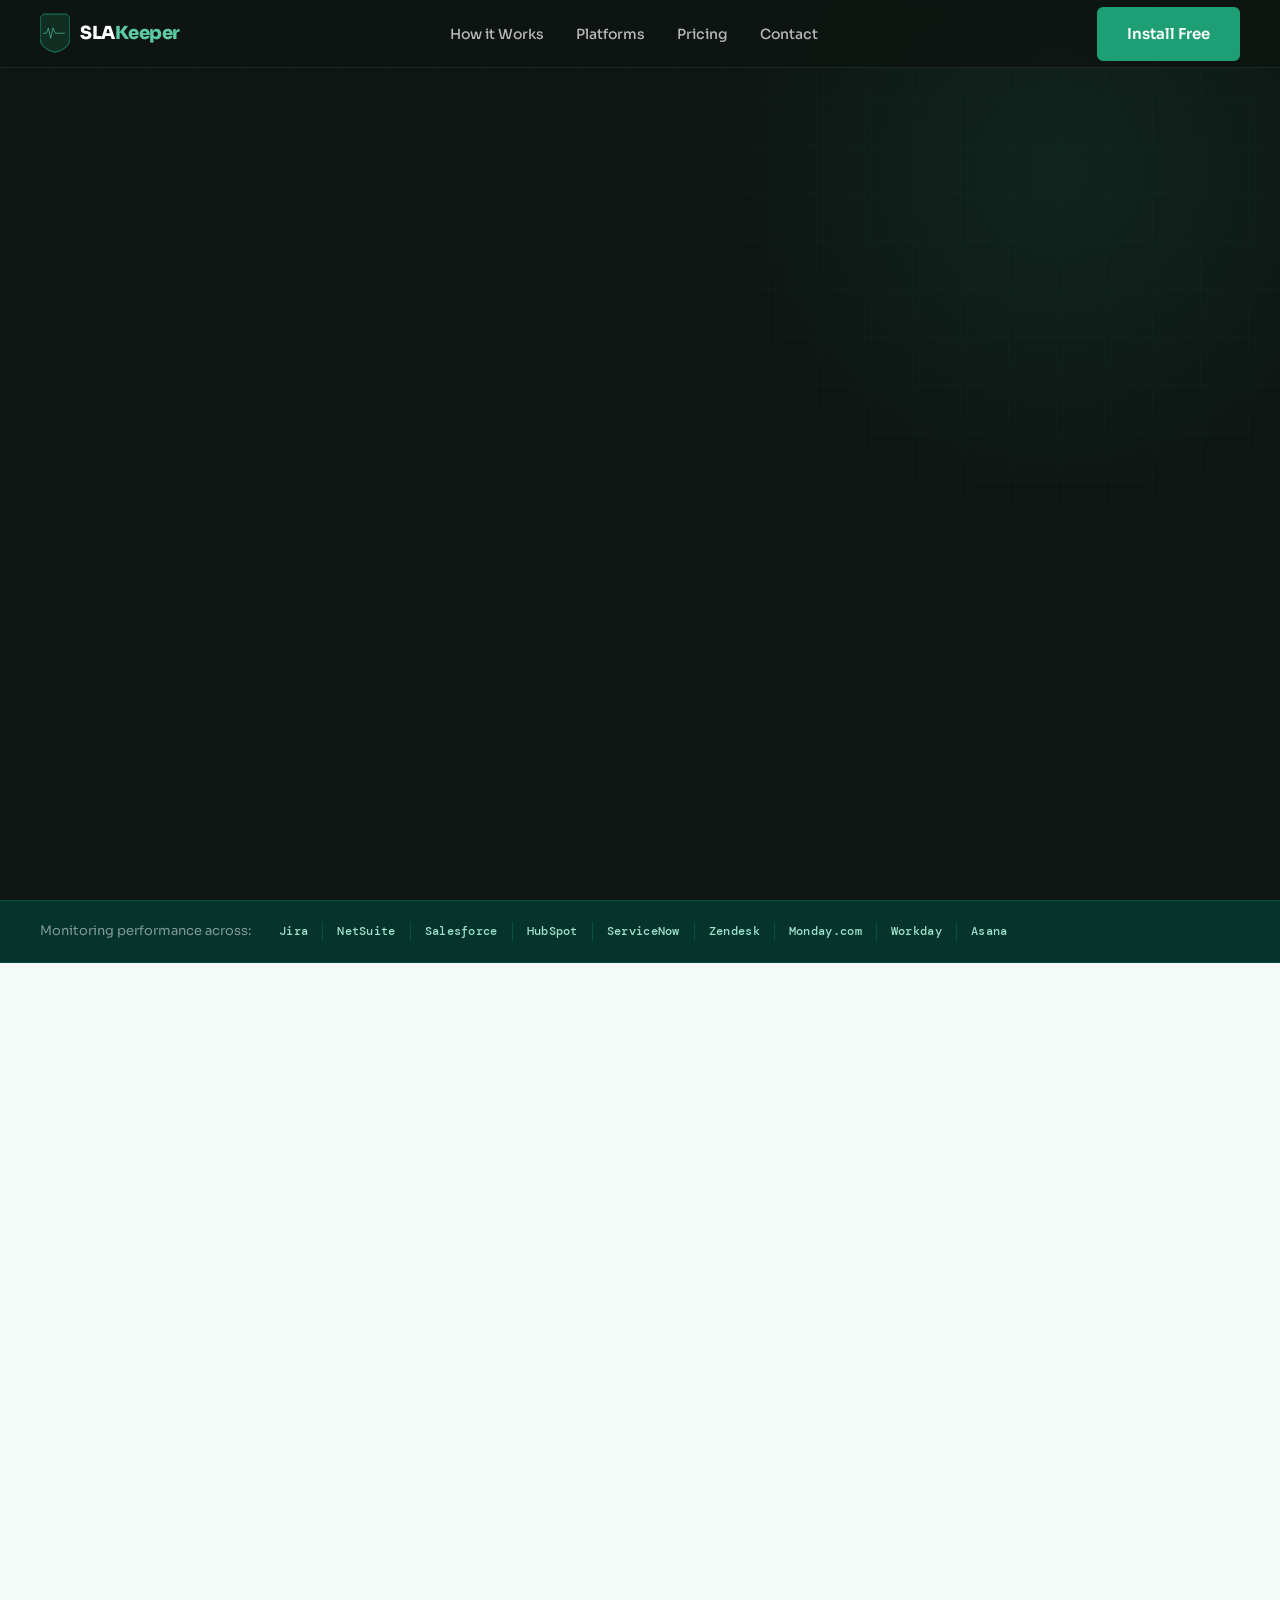
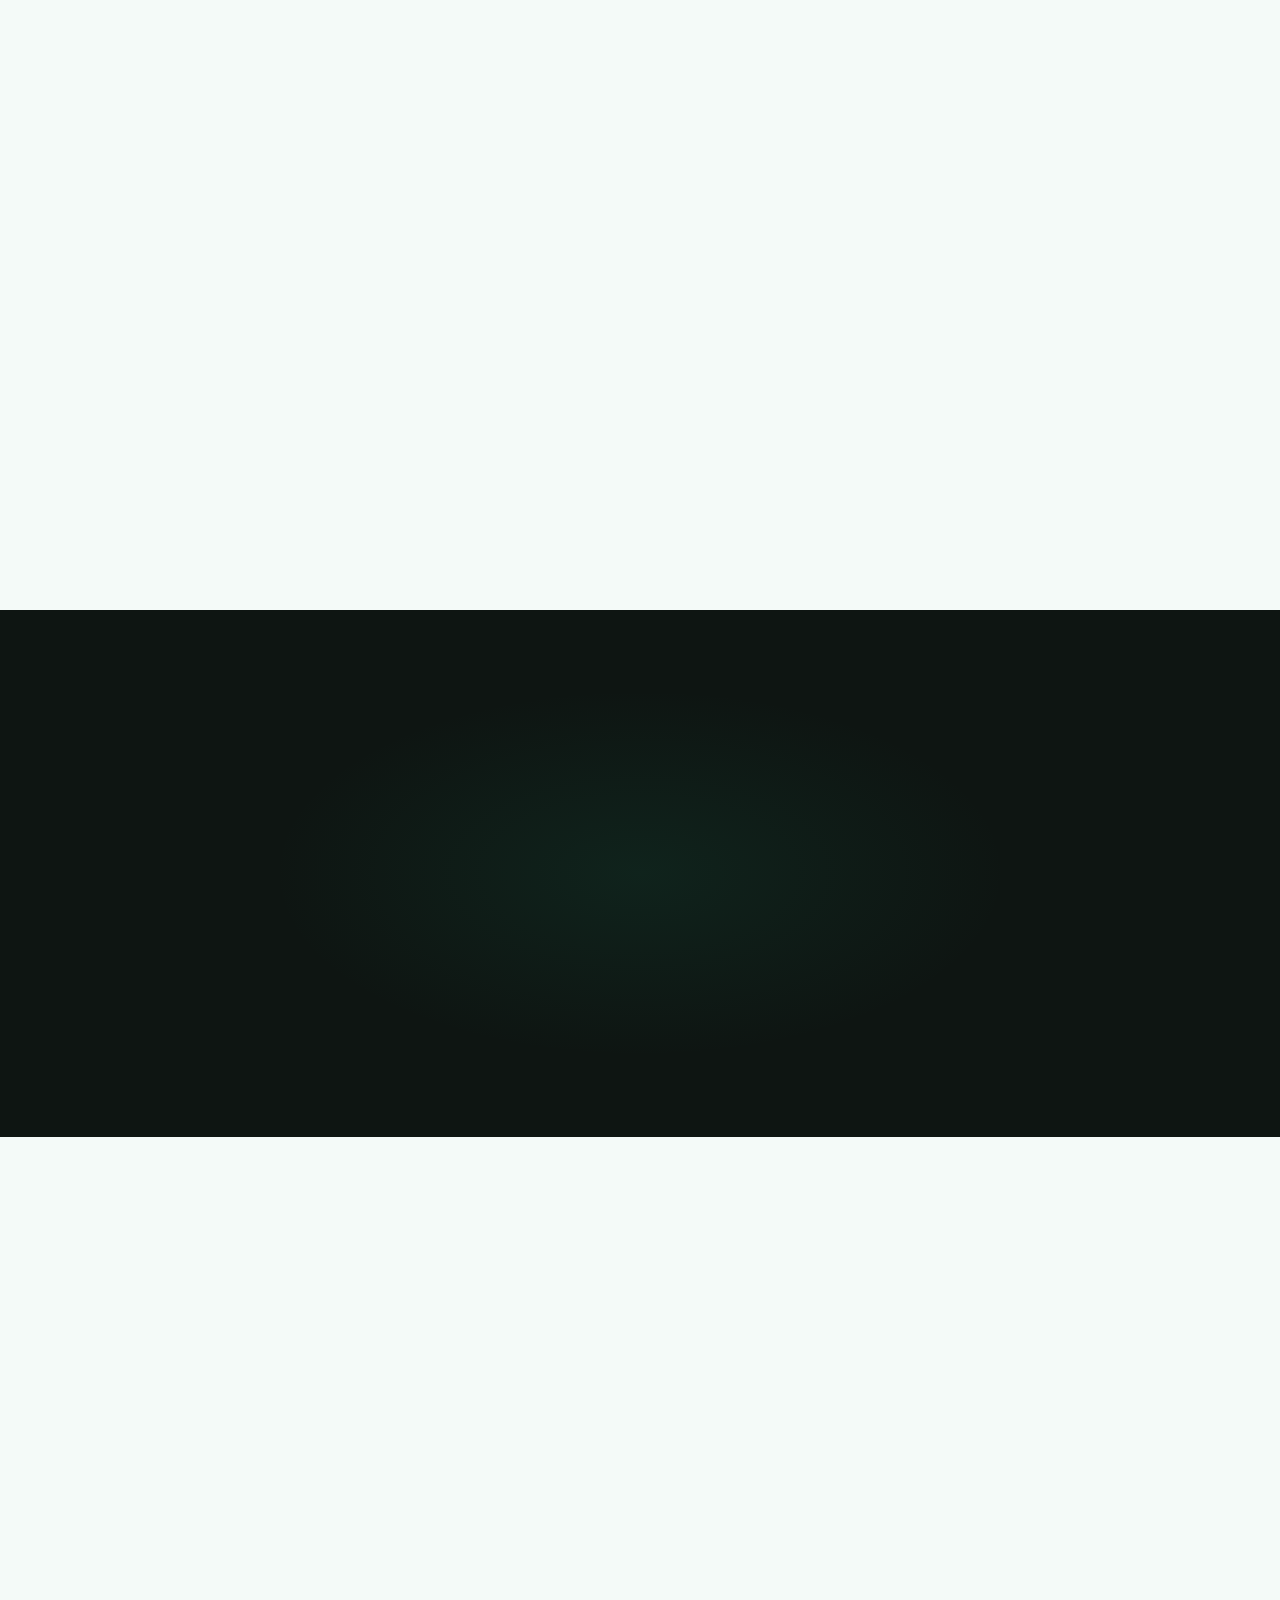
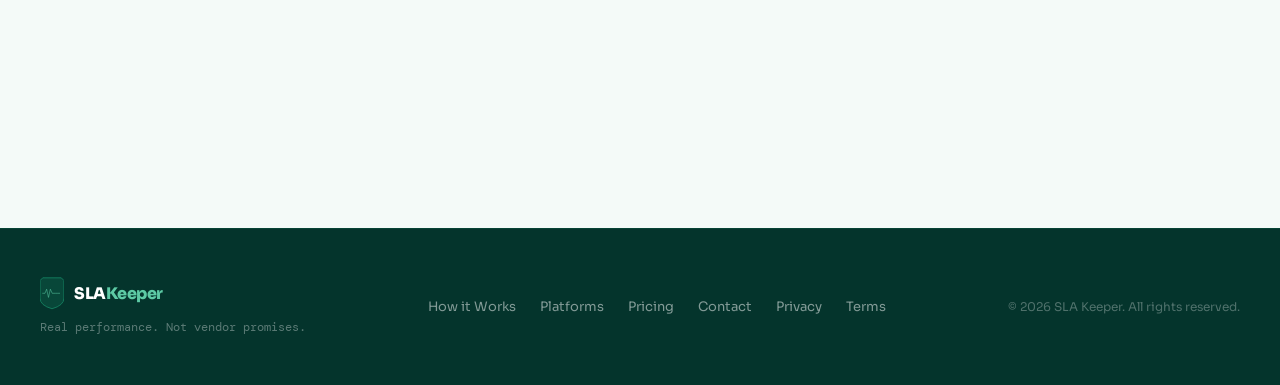
==== commit 21a24f1c: "Migrate to multi-page site with Privacy Policy and Terms of Service - Extract inline CSS and JS to a" ====
--- a/index.html
+++ b/index.html
@@ -11,1482 +11,7 @@
   <link rel="preconnect" href="https://fonts.googleapis.com" />
   <link rel="preconnect" href="https://fonts.gstatic.com" crossorigin />
   <link href="https://fonts.googleapis.com/css2?family=Sora:wght@400;500;600;700;800&family=DM+Mono:wght@400;500&display=swap" rel="stylesheet" />
-  <style>
-    /* ─── CSS Custom Properties ─────────────────────────────────────────────── */
-    :root {
-      --teal-900: #04342C;
-      --teal-800: #085041;
-      --teal-600: #0F6E56;
-      --teal-400: #1D9E75;
-      --teal-200: #5DCAA5;
-      --teal-100: #9FE1CB;
-      --teal-50:  #E1F5EE;
-      --ink:      #0E1512;
-      --ink-mid:  #2A3530;
-      --ink-mute: #4D6158;
-      --rule:     #C8DDD7;
-      --surface:  #F4FAF8;
-      --white:    #FFFFFF;
-
-      --font-display: 'Sora', sans-serif;
-      --font-mono: 'DM Mono', monospace;
-
-      --section-pad: 96px;
-      --section-pad-sm: 64px;
-      --container-max: 1200px;
-      --radius-sm: 6px;
-      --radius-md: 12px;
-      --radius-lg: 20px;
-
-      --transition-base: 0.22s ease;
-      --transition-slow: 0.4s ease;
-    }
-
-    /* ─── Reset & Base ──────────────────────────────────────────────────────── */
-    *, *::before, *::after {
-      box-sizing: border-box;
-      margin: 0;
-      padding: 0;
-    }
-
-    html {
-      scroll-behavior: smooth;
-      font-size: 16px;
-      -webkit-font-smoothing: antialiased;
-      -moz-osx-font-smoothing: grayscale;
-    }
-
-    body {
-      font-family: var(--font-display);
-      background: var(--ink);
-      color: var(--white);
-      line-height: 1.6;
-      overflow-x: hidden;
-    }
-
-    img, svg { display: block; }
-
-    a {
-      color: inherit;
-      text-decoration: none;
-    }
-
-    ul { list-style: none; }
-
-    /* ─── Typography ────────────────────────────────────────────────────────── */
-    .section-label {
-      font-family: var(--font-mono);
-      font-size: 11px;
-      font-weight: 500;
-      letter-spacing: 3px;
-      text-transform: uppercase;
-      color: var(--teal-400);
-      margin-bottom: 16px;
-    }
-
-    .section-heading {
-      font-family: var(--font-display);
-      font-weight: 800;
-      letter-spacing: -1.5px;
-      line-height: 1.1;
-    }
-
-    .section-heading--xl {
-      font-size: clamp(36px, 5vw, 56px);
-    }
-
-    .section-heading--lg {
-      font-size: clamp(30px, 4vw, 44px);
-    }
-
-    /* ─── Layout Utilities ──────────────────────────────────────────────────── */
-    .container {
-      max-width: var(--container-max);
-      margin: 0 auto;
-      padding: 0 24px;
-    }
-
-    .section {
-      padding: var(--section-pad) 0;
-    }
-
-    .section--dark {
-      background: var(--ink);
-      color: var(--white);
-    }
-
-    .section--light {
-      background: var(--surface);
-      color: var(--ink);
-    }
-
-    /* ─── Buttons ───────────────────────────────────────────────────────────── */
-    .btn {
-      display: inline-flex;
-      align-items: center;
-      gap: 8px;
-      font-family: var(--font-display);
-      font-size: 15px;
-      font-weight: 600;
-      padding: 13px 28px;
-      border-radius: var(--radius-sm);
-      border: 2px solid transparent;
-      cursor: pointer;
-      transition: background var(--transition-base), color var(--transition-base), border-color var(--transition-base), transform var(--transition-base), box-shadow var(--transition-base);
-      white-space: nowrap;
-      text-decoration: none;
-    }
-
-    .btn:hover { transform: translateY(-1px); }
-    .btn:active { transform: translateY(0); }
-
-    .btn--primary {
-      background: var(--teal-400);
-      color: var(--white);
-      border-color: var(--teal-400);
-    }
-
-    .btn--primary:hover {
-      background: var(--teal-200);
-      border-color: var(--teal-200);
-      box-shadow: 0 4px 20px rgba(29, 158, 117, 0.4);
-    }
-
-    .btn--ghost-light {
-      background: transparent;
-      color: var(--white);
-      border-color: rgba(255, 255, 255, 0.3);
-    }
-
-    .btn--ghost-light:hover {
-      border-color: var(--teal-200);
-      color: var(--teal-200);
-    }
-
-    .btn--ghost-dark {
-      background: transparent;
-      color: var(--ink);
-      border-color: var(--rule);
-    }
-
-    .btn--ghost-dark:hover {
-      border-color: var(--teal-400);
-      color: var(--teal-400);
-    }
-
-    .btn--outline-teal {
-      background: transparent;
-      color: var(--teal-400);
-      border-color: var(--teal-400);
-    }
-
-    .btn--outline-teal:hover {
-      background: var(--teal-400);
-      color: var(--white);
-    }
-
-    .btn--lg {
-      font-size: 17px;
-      padding: 16px 36px;
-    }
-
-    /* ─── Scroll Animation ──────────────────────────────────────────────────── */
-    .animate-fade-up {
-      opacity: 0;
-      transform: translateY(28px);
-      transition: opacity 0.55s ease, transform 0.55s ease;
-    }
-
-    .animate-fade-up.is-visible {
-      opacity: 1;
-      transform: translateY(0);
-    }
-
-    .animate-fade-up--delay-1 { transition-delay: 0.1s; }
-    .animate-fade-up--delay-2 { transition-delay: 0.2s; }
-    .animate-fade-up--delay-3 { transition-delay: 0.3s; }
-    .animate-fade-up--delay-4 { transition-delay: 0.4s; }
-    .animate-fade-up--delay-5 { transition-delay: 0.5s; }
-
-    /* ═══════════════════════════════════════════════════════════════════════════
-       NAVIGATION
-    ═══════════════════════════════════════════════════════════════════════════ */
-    .nav {
-      position: fixed;
-      top: 0;
-      left: 0;
-      right: 0;
-      z-index: 1000;
-      padding: 0 24px;
-      height: 68px;
-      display: flex;
-      align-items: center;
-      background: rgba(14, 21, 18, 0.88);
-      backdrop-filter: blur(12px);
-      -webkit-backdrop-filter: blur(12px);
-      border-bottom: 1px solid rgba(200, 221, 215, 0.08);
-      transition: background var(--transition-slow);
-    }
-
-    .nav__inner {
-      max-width: var(--container-max);
-      margin: 0 auto;
-      width: 100%;
-      display: flex;
-      align-items: center;
-      justify-content: space-between;
-      gap: 32px;
-    }
-
-    .nav__logo {
-      display: flex;
-      align-items: center;
-      gap: 10px;
-      text-decoration: none;
-    }
-
-    .nav__logo-icon {
-      width: 30px;
-      height: 41px;
-      flex-shrink: 0;
-    }
-
-    .nav__wordmark {
-      font-family: var(--font-display);
-      font-weight: 800;
-      font-size: 18px;
-      letter-spacing: -0.5px;
-      color: var(--white);
-    }
-
-    .nav__wordmark span {
-      color: var(--teal-200);
-    }
-
-    .nav__links {
-      display: flex;
-      align-items: center;
-      gap: 32px;
-    }
-
-    .nav__link {
-      font-size: 14px;
-      font-weight: 500;
-      color: rgba(255, 255, 255, 0.7);
-      transition: color var(--transition-base);
-    }
-
-    .nav__link:hover {
-      color: var(--white);
-    }
-
-    .nav__cta {
-      margin-left: 8px;
-    }
-
-    .nav__hamburger {
-      display: none;
-      flex-direction: column;
-      gap: 5px;
-      background: none;
-      border: none;
-      cursor: pointer;
-      padding: 4px;
-    }
-
-    .nav__hamburger span {
-      display: block;
-      width: 22px;
-      height: 2px;
-      background: var(--white);
-      border-radius: 2px;
-      transition: transform var(--transition-base), opacity var(--transition-base);
-    }
-
-    /* ═══════════════════════════════════════════════════════════════════════════
-       HERO
-    ═══════════════════════════════════════════════════════════════════════════ */
-    .hero {
-      min-height: 100vh;
-      background: var(--ink);
-      display: flex;
-      flex-direction: column;
-      justify-content: center;
-      padding: 120px 24px 80px;
-      position: relative;
-      overflow: hidden;
-    }
-
-    /* ECG background decoration */
-    .hero__ecg-bg {
-      position: absolute;
-      bottom: 0;
-      left: 0;
-      right: 0;
-      height: 180px;
-      overflow: hidden;
-      opacity: 0.07;
-      pointer-events: none;
-    }
-
-    .hero__ecg-line {
-      position: absolute;
-      bottom: 40px;
-      left: -100%;
-      width: 300%;
-      height: 2px;
-    }
-
-    .ecg-path {
-      stroke: var(--teal-200);
-      stroke-width: 2.5;
-      fill: none;
-      stroke-linecap: round;
-      stroke-linejoin: round;
-      stroke-dasharray: 1200;
-      stroke-dashoffset: 1200;
-      animation: ecg-draw 3s ease-in-out infinite;
-    }
-
-    @keyframes ecg-draw {
-      0%   { stroke-dashoffset: 1200; opacity: 1; }
-      70%  { stroke-dashoffset: 0;    opacity: 1; }
-      85%  { stroke-dashoffset: 0;    opacity: 0.6; }
-      100% { stroke-dashoffset: -1200; opacity: 0; }
-    }
-
-    /* Grid overlay */
-    .hero::before {
-      content: '';
-      position: absolute;
-      inset: 0;
-      background-image:
-        linear-gradient(rgba(29, 158, 117, 0.04) 1px, transparent 1px),
-        linear-gradient(90deg, rgba(29, 158, 117, 0.04) 1px, transparent 1px);
-      background-size: 48px 48px;
-      pointer-events: none;
-    }
-
-    /* Radial glow */
-    .hero::after {
-      content: '';
-      position: absolute;
-      top: -20%;
-      right: -10%;
-      width: 700px;
-      height: 700px;
-      background: radial-gradient(circle, rgba(29, 158, 117, 0.12) 0%, transparent 70%);
-      pointer-events: none;
-    }
-
-    .hero__inner {
-      max-width: var(--container-max);
-      margin: 0 auto;
-      width: 100%;
-      display: grid;
-      grid-template-columns: 1fr 1fr;
-      gap: 64px;
-      align-items: center;
-      position: relative;
-      z-index: 1;
-    }
-
-    .hero__content {
-      max-width: 580px;
-    }
-
-    .hero__eyebrow {
-      font-family: var(--font-mono);
-      font-size: 11px;
-      font-weight: 500;
-      letter-spacing: 3px;
-      text-transform: uppercase;
-      color: var(--teal-400);
-      margin-bottom: 20px;
-      display: flex;
-      align-items: center;
-      gap: 10px;
-    }
-
-    .hero__eyebrow::before {
-      content: '';
-      display: block;
-      width: 28px;
-      height: 2px;
-      background: var(--teal-400);
-      border-radius: 2px;
-    }
-
-    .hero__headline {
-      font-family: var(--font-display);
-      font-size: clamp(38px, 5.5vw, 64px);
-      font-weight: 800;
-      letter-spacing: -2px;
-      line-height: 1.05;
-      color: var(--white);
-      margin-bottom: 24px;
-    }
-
-    .hero__headline em {
-      font-style: normal;
-      color: var(--teal-200);
-    }
-
-    .hero__sub {
-      font-size: 18px;
-      font-weight: 400;
-      line-height: 1.65;
-      color: rgba(255, 255, 255, 0.65);
-      margin-bottom: 40px;
-      max-width: 480px;
-    }
-
-    .hero__ctas {
-      display: flex;
-      align-items: center;
-      gap: 16px;
-      flex-wrap: wrap;
-    }
-
-    /* ─── Hero Widget ───────────────────────────────────────────────────────── */
-    .hero__widget {
-      background: rgba(255, 255, 255, 0.03);
-      border: 1px solid rgba(200, 221, 215, 0.12);
-      border-radius: var(--radius-lg);
-      padding: 28px;
-      backdrop-filter: blur(8px);
-      position: relative;
-      overflow: hidden;
-    }
-
-    .hero__widget::before {
-      content: '';
-      position: absolute;
-      top: 0;
-      left: 0;
-      right: 0;
-      height: 2px;
-      background: linear-gradient(90deg, transparent, var(--teal-400), transparent);
-    }
-
-    .widget__header {
-      display: flex;
-      align-items: center;
-      justify-content: space-between;
-      margin-bottom: 20px;
-    }
-
-    .widget__title {
-      font-family: var(--font-mono);
-      font-size: 11px;
-      font-weight: 500;
-      letter-spacing: 2px;
-      text-transform: uppercase;
-      color: var(--teal-200);
-    }
-
-    .widget__live-dot {
-      display: flex;
-      align-items: center;
-      gap: 6px;
-      font-family: var(--font-mono);
-      font-size: 10px;
-      color: rgba(255, 255, 255, 0.45);
-    }
-
-    .live-dot {
-      width: 7px;
-      height: 7px;
-      border-radius: 50%;
-      background: var(--teal-400);
-      animation: pulse-dot 2s ease-in-out infinite;
-    }
-
-    @keyframes pulse-dot {
-      0%, 100% { opacity: 1; transform: scale(1); }
-      50%       { opacity: 0.5; transform: scale(0.7); }
-    }
-
-    .widget__rows {
-      display: flex;
-      flex-direction: column;
-      gap: 20px;
-    }
-
-    .widget__row {
-      display: flex;
-      flex-direction: column;
-      gap: 8px;
-    }
-
-    .widget__row-header {
-      display: flex;
-      align-items: center;
-      justify-content: space-between;
-    }
-
-    .widget__platform {
-      font-size: 13px;
-      font-weight: 600;
-      color: var(--white);
-    }
-
-    .widget__times {
-      display: flex;
-      align-items: center;
-      gap: 10px;
-      font-family: var(--font-mono);
-      font-size: 12px;
-    }
-
-    .widget__your-time {
-      color: var(--white);
-      font-weight: 500;
-    }
-
-    .widget__your-time--warn {
-      color: #F5A623;
-    }
-
-    .widget__your-time--ok {
-      color: var(--teal-200);
-    }
-
-    .widget__divider {
-      color: rgba(255, 255, 255, 0.2);
-    }
-
-    .widget__median {
-      color: rgba(255, 255, 255, 0.4);
-    }
-
-    .widget__bar-track {
-      height: 6px;
-      background: rgba(255, 255, 255, 0.06);
-      border-radius: 3px;
-      position: relative;
-      overflow: hidden;
-    }
-
-    .widget__bar-median {
-      position: absolute;
-      top: 0;
-      left: 0;
-      height: 100%;
-      background: rgba(29, 158, 117, 0.35);
-      border-radius: 3px;
-      transition: width 0.8s cubic-bezier(0.4, 0, 0.2, 1);
-    }
-
-    .widget__bar-yours {
-      position: absolute;
-      top: 0;
-      left: 0;
-      height: 100%;
-      border-radius: 3px;
-      transition: width 0.8s cubic-bezier(0.4, 0, 0.2, 1);
-    }
-
-    .widget__bar-yours--warn {
-      background: linear-gradient(90deg, var(--teal-400), #F5A623);
-    }
-
-    .widget__bar-yours--ok {
-      background: linear-gradient(90deg, var(--teal-400), var(--teal-200));
-    }
-
-    .widget__badge {
-      display: inline-flex;
-      align-items: center;
-      gap: 4px;
-      font-family: var(--font-mono);
-      font-size: 10px;
-      font-weight: 500;
-      padding: 3px 8px;
-      border-radius: 3px;
-      text-transform: uppercase;
-      letter-spacing: 0.5px;
-    }
-
-    .widget__badge--over {
-      background: rgba(245, 166, 35, 0.15);
-      color: #F5A623;
-      border: 1px solid rgba(245, 166, 35, 0.25);
-    }
-
-    .widget__badge--ok {
-      background: rgba(29, 158, 117, 0.15);
-      color: var(--teal-200);
-      border: 1px solid rgba(29, 158, 117, 0.25);
-    }
-
-    .widget__footer {
-      margin-top: 22px;
-      padding-top: 18px;
-      border-top: 1px solid rgba(200, 221, 215, 0.08);
-      display: flex;
-      align-items: center;
-      justify-content: space-between;
-    }
-
-    .widget__footer-stat {
-      text-align: center;
-    }
-
-    .widget__footer-num {
-      font-family: var(--font-mono);
-      font-size: 20px;
-      font-weight: 500;
-      color: var(--teal-200);
-    }
-
-    .widget__footer-label {
-      font-size: 11px;
-      color: rgba(255, 255, 255, 0.4);
-      margin-top: 2px;
-    }
-
-    /* ═══════════════════════════════════════════════════════════════════════════
-       SOCIAL PROOF BAR
-    ═══════════════════════════════════════════════════════════════════════════ */
-    .proof-bar {
-      background: var(--teal-900);
-      border-top: 1px solid rgba(29, 158, 117, 0.2);
-      border-bottom: 1px solid rgba(29, 158, 117, 0.2);
-      padding: 20px 24px;
-    }
-
-    .proof-bar__inner {
-      max-width: var(--container-max);
-      margin: 0 auto;
-      display: flex;
-      align-items: center;
-      gap: 28px;
-      flex-wrap: wrap;
-    }
-
-    .proof-bar__label {
-      font-size: 13px;
-      color: rgba(255, 255, 255, 0.5);
-      white-space: nowrap;
-    }
-
-    .proof-bar__platforms {
-      display: flex;
-      align-items: center;
-      gap: 0;
-      flex-wrap: wrap;
-      font-family: var(--font-mono);
-      font-size: 12px;
-      font-weight: 500;
-      color: var(--teal-100);
-      letter-spacing: 0.3px;
-    }
-
-    .proof-bar__item {
-      padding: 0 14px;
-      border-right: 1px solid rgba(29, 158, 117, 0.25);
-      white-space: nowrap;
-    }
-
-    .proof-bar__item:first-child { padding-left: 0; }
-    .proof-bar__item:last-child { border-right: none; }
-
-    /* ═══════════════════════════════════════════════════════════════════════════
-       PROBLEM SECTION
-    ═══════════════════════════════════════════════════════════════════════════ */
-    .problem__intro {
-      max-width: 620px;
-      margin-bottom: 56px;
-    }
-
-    .problem__intro .section-heading {
-      color: var(--ink);
-      margin-top: 12px;
-      margin-bottom: 16px;
-    }
-
-    .problem__intro p {
-      font-size: 17px;
-      color: var(--ink-mute);
-      line-height: 1.65;
-    }
-
-    .problem__cards {
-      display: grid;
-      grid-template-columns: repeat(3, 1fr);
-      gap: 24px;
-    }
-
-    .problem-card {
-      background: var(--white);
-      border: 1px solid var(--rule);
-      border-radius: var(--radius-md);
-      padding: 32px 28px;
-      transition: border-color var(--transition-base), box-shadow var(--transition-base);
-    }
-
-    .problem-card:hover {
-      border-color: var(--teal-200);
-      box-shadow: 0 8px 32px rgba(29, 158, 117, 0.1);
-    }
-
-    .problem-card__icon {
-      width: 44px;
-      height: 44px;
-      background: var(--teal-50);
-      border-radius: var(--radius-sm);
-      display: flex;
-      align-items: center;
-      justify-content: center;
-      margin-bottom: 20px;
-    }
-
-    .problem-card__title {
-      font-size: 17px;
-      font-weight: 700;
-      color: var(--ink);
-      letter-spacing: -0.3px;
-      margin-bottom: 10px;
-    }
-
-    .problem-card__body {
-      font-size: 14px;
-      color: var(--ink-mute);
-      line-height: 1.7;
-    }
-
-    /* ═══════════════════════════════════════════════════════════════════════════
-       HOW IT WORKS
-    ═══════════════════════════════════════════════════════════════════════════ */
-    .hiw__intro {
-      text-align: center;
-      max-width: 560px;
-      margin: 0 auto 72px;
-    }
-
-    .hiw__intro .section-heading {
-      color: var(--white);
-      margin-top: 12px;
-    }
-
-    .hiw__steps {
-      display: grid;
-      grid-template-columns: repeat(3, 1fr);
-      gap: 2px;
-      position: relative;
-    }
-
-    .hiw__connector {
-      position: absolute;
-      top: 48px;
-      left: calc(33.33% - 0px);
-      right: calc(33.33% - 0px);
-      height: 1px;
-      background: linear-gradient(90deg, transparent, var(--teal-800), var(--teal-600), var(--teal-800), transparent);
-      pointer-events: none;
-    }
-
-    .hiw-step {
-      padding: 40px 36px;
-      position: relative;
-      background: rgba(255, 255, 255, 0.02);
-      border: 1px solid rgba(200, 221, 215, 0.07);
-      border-radius: var(--radius-md);
-      transition: background var(--transition-base), border-color var(--transition-base);
-    }
-
-    .hiw-step:hover {
-      background: rgba(29, 158, 117, 0.04);
-      border-color: rgba(29, 158, 117, 0.2);
-    }
-
-    .hiw-step__number {
-      font-family: var(--font-mono);
-      font-size: 64px;
-      font-weight: 500;
-      color: rgba(29, 158, 117, 0.12);
-      line-height: 1;
-      margin-bottom: 20px;
-      user-select: none;
-    }
-
-    .hiw-step__icon {
-      width: 48px;
-      height: 48px;
-      background: rgba(29, 158, 117, 0.12);
-      border: 1px solid rgba(29, 158, 117, 0.2);
-      border-radius: var(--radius-sm);
-      display: flex;
-      align-items: center;
-      justify-content: center;
-      margin-bottom: 20px;
-    }
-
-    .hiw-step__title {
-      font-size: 20px;
-      font-weight: 700;
-      color: var(--white);
-      letter-spacing: -0.4px;
-      margin-bottom: 12px;
-    }
-
-    .hiw-step__body {
-      font-size: 14px;
-      color: rgba(255, 255, 255, 0.55);
-      line-height: 1.75;
-    }
-
-    /* ═══════════════════════════════════════════════════════════════════════════
-       FEATURES GRID
-    ═══════════════════════════════════════════════════════════════════════════ */
-    .features__intro {
-      max-width: 560px;
-      margin-bottom: 56px;
-    }
-
-    .features__intro .section-heading {
-      color: var(--ink);
-      margin-top: 12px;
-    }
-
-    .features__grid {
-      display: grid;
-      grid-template-columns: repeat(3, 1fr);
-      gap: 20px;
-    }
-
-    .feature-card {
-      background: var(--white);
-      border: 1px solid var(--rule);
-      border-radius: var(--radius-md);
-      padding: 28px 24px;
-      transition: border-color var(--transition-base), box-shadow var(--transition-base), transform var(--transition-base);
-    }
-
-    .feature-card:hover {
-      border-color: var(--teal-400);
-      box-shadow: 0 6px 24px rgba(29, 158, 117, 0.08);
-      transform: translateY(-2px);
-    }
-
-    .feature-card__icon {
-      width: 40px;
-      height: 40px;
-      background: var(--teal-50);
-      border-radius: var(--radius-sm);
-      display: flex;
-      align-items: center;
-      justify-content: center;
-      margin-bottom: 16px;
-    }
-
-    .feature-card__title {
-      font-size: 15px;
-      font-weight: 700;
-      color: var(--ink);
-      letter-spacing: -0.2px;
-      margin-bottom: 8px;
-    }
-
-    .feature-card__body {
-      font-size: 13px;
-      color: var(--ink-mute);
-      line-height: 1.65;
-    }
-
-    /* ═══════════════════════════════════════════════════════════════════════════
-       PLATFORMS
-    ═══════════════════════════════════════════════════════════════════════════ */
-    .platforms__intro {
-      text-align: center;
-      max-width: 560px;
-      margin: 0 auto 56px;
-    }
-
-    .platforms__intro .section-heading {
-      color: var(--white);
-      margin-top: 12px;
-    }
-
-    .platforms__grid {
-      display: grid;
-      grid-template-columns: repeat(4, 1fr);
-      gap: 12px;
-      margin-bottom: 32px;
-    }
-
-    .platform-tile {
-      background: rgba(255, 255, 255, 0.03);
-      border: 1px solid rgba(200, 221, 215, 0.1);
-      border-radius: var(--radius-md);
-      padding: 20px 16px;
-      display: flex;
-      flex-direction: column;
-      align-items: center;
-      gap: 10px;
-      transition: background var(--transition-base), border-color var(--transition-base);
-      cursor: default;
-    }
-
-    .platform-tile:hover {
-      background: rgba(29, 158, 117, 0.06);
-      border-color: rgba(29, 158, 117, 0.25);
-    }
-
-    .platform-tile__logo {
-      width: 36px;
-      height: 36px;
-      object-fit: contain;
-      opacity: 0.7;
-      filter: brightness(0) invert(1);
-      transition: opacity 0.2s ease;
-      color: rgba(255,255,255,0.8);
-    }
-
-    .platform-tile__logo[fill="currentColor"] {
-      filter: none;
-      color: rgba(255,255,255,0.75);
-    }
-
-    .platform-tile:hover .platform-tile__logo {
-      opacity: 1;
-    }
-
-    .platform-tile__dot {
-      width: 36px;
-      height: 36px;
-      border-radius: 8px;
-      background: rgba(29, 158, 117, 0.15);
-      border: 1px solid rgba(29, 158, 117, 0.2);
-      display: flex;
-      align-items: center;
-      justify-content: center;
-      font-family: var(--font-mono);
-      font-size: 11px;
-      font-weight: 500;
-      color: var(--teal-200);
-      letter-spacing: 0;
-    }
-
-    .platform-tile__name {
-      font-size: 13px;
-      font-weight: 600;
-      color: rgba(255, 255, 255, 0.85);
-      text-align: center;
-    }
-
-    .platforms__note {
-      text-align: center;
-      font-size: 13px;
-      color: rgba(255, 255, 255, 0.35);
-      font-family: var(--font-mono);
-    }
-
-    /* ═══════════════════════════════════════════════════════════════════════════
-       PRICING
-    ═══════════════════════════════════════════════════════════════════════════ */
-    .pricing__intro {
-      text-align: center;
-      max-width: 520px;
-      margin: 0 auto 56px;
-    }
-
-    .pricing__intro .section-heading {
-      color: var(--ink);
-      margin-top: 12px;
-    }
-
-    .pricing__currency {
-      display: flex;
-      align-items: center;
-      gap: 8px;
-      margin-bottom: 48px;
-      justify-content: center;
-    }
-
-    .pricing__currency-label {
-      font-family: var(--font-mono);
-      font-size: 11px;
-      letter-spacing: 2px;
-      text-transform: uppercase;
-      color: var(--ink-mute);
-    }
-
-    .pricing__currency-select {
-      font-family: var(--font-mono);
-      font-size: 13px;
-      font-weight: 500;
-      color: var(--ink);
-      background: var(--white);
-      border: 1px solid var(--rule);
-      border-radius: 6px;
-      padding: 6px 32px 6px 12px;
-      cursor: pointer;
-      appearance: none;
-      -webkit-appearance: none;
-      background-image: url("data:image/svg+xml,%3Csvg width='10' height='6' viewBox='0 0 10 6' fill='none' xmlns='http://www.w3.org/2000/svg'%3E%3Cpath d='M1 1l4 4 4-4' stroke='%234D6158' stroke-width='1.5' stroke-linecap='round' stroke-linejoin='round'/%3E%3C/svg%3E");
-      background-repeat: no-repeat;
-      background-position: right 10px center;
-    }
-
-    .pricing__currency-select:focus {
-      outline: none;
-      border-color: var(--teal-400);
-    }
-
-    .pricing__grid {
-      display: grid;
-      grid-template-columns: repeat(4, 1fr);
-      gap: 16px;
-      align-items: start;
-    }
-
-    .pricing-card {
-      background: var(--white);
-      border: 1px solid var(--rule);
-      border-radius: var(--radius-lg);
-      padding: 36px 28px;
-      transition: box-shadow var(--transition-base);
-      position: relative;
-    }
-
-    .pricing-card:hover {
-      box-shadow: 0 8px 40px rgba(0, 0, 0, 0.08);
-    }
-
-    .pricing-card--pro {
-      border: 2px solid var(--teal-400);
-      box-shadow: 0 4px 32px rgba(29, 158, 117, 0.12);
-    }
-
-    .pricing-card--pro:hover {
-      box-shadow: 0 12px 48px rgba(29, 158, 117, 0.18);
-    }
-
-    .pricing-card__badge {
-      position: absolute;
-      top: -13px;
-      left: 50%;
-      transform: translateX(-50%);
-      background: var(--teal-400);
-      color: var(--white);
-      font-family: var(--font-mono);
-      font-size: 10px;
-      font-weight: 500;
-      letter-spacing: 1.5px;
-      text-transform: uppercase;
-      padding: 4px 14px;
-      border-radius: 20px;
-      white-space: nowrap;
-    }
-
-    .pricing-card__tier {
-      font-family: var(--font-mono);
-      font-size: 11px;
-      font-weight: 500;
-      letter-spacing: 2px;
-      text-transform: uppercase;
-      color: var(--teal-600);
-      margin-bottom: 12px;
-    }
-
-    .pricing-card--pro .pricing-card__tier {
-      color: var(--teal-400);
-    }
-
-    .pricing-card__price {
-      margin-bottom: 6px;
-    }
-
-    .pricing-card__amount {
-      font-family: var(--font-display);
-      font-size: 40px;
-      font-weight: 800;
-      letter-spacing: -2px;
-      color: var(--ink);
-      line-height: 1;
-    }
-
-    .pricing-card__per {
-      font-size: 14px;
-      color: var(--ink-mute);
-      margin-left: 4px;
-    }
-
-    .pricing-card__desc {
-      font-size: 13px;
-      color: var(--ink-mute);
-      margin-bottom: 24px;
-      line-height: 1.5;
-    }
-
-    .pricing-card__divider {
-      height: 1px;
-      background: var(--rule);
-      margin-bottom: 22px;
-    }
-
-    .pricing-card__features {
-      display: flex;
-      flex-direction: column;
-      gap: 10px;
-      margin-bottom: 32px;
-    }
-
-    .pricing-feature {
-      display: flex;
-      align-items: flex-start;
-      gap: 10px;
-      font-size: 13px;
-      color: var(--ink-mid);
-      line-height: 1.4;
-    }
-
-    .pricing-feature__check {
-      width: 16px;
-      height: 16px;
-      flex-shrink: 0;
-      margin-top: 1px;
-    }
-
-    .pricing-card .btn {
-      width: 100%;
-      justify-content: center;
-    }
-
-    /* ═══════════════════════════════════════════════════════════════════════════
-       CONTACT
-    ═══════════════════════════════════════════════════════════════════════════ */
-    .contact__intro {
-      max-width: 560px;
-      margin-bottom: 56px;
-    }
-
-    .contact__sub {
-      font-size: 17px;
-      color: var(--ink-mute);
-      margin-top: 12px;
-    }
-
-    .contact__cards {
-      display: grid;
-      grid-template-columns: repeat(2, 1fr);
-      gap: 24px;
-      max-width: 760px;
-    }
-
-    .contact-card {
-      background: var(--white);
-      border: 1px solid var(--rule);
-      border-radius: var(--radius-lg);
-      padding: 36px 32px;
-      transition: border-color 0.2s ease, box-shadow 0.2s ease;
-    }
-
-    .contact-card:hover {
-      border-color: var(--teal-200);
-      box-shadow: 0 8px 32px rgba(29, 158, 117, 0.1);
-    }
-
-    .contact-card__icon {
-      width: 48px;
-      height: 48px;
-      border-radius: 12px;
-      background: var(--teal-50);
-      border: 1px solid var(--teal-100);
-      display: flex;
-      align-items: center;
-      justify-content: center;
-      margin-bottom: 20px;
-    }
-
-    .contact-card__title {
-      font-size: 17px;
-      font-weight: 700;
-      color: var(--ink);
-      margin-bottom: 8px;
-    }
-
-    .contact-card__body {
-      font-size: 14px;
-      color: var(--ink-mute);
-      line-height: 1.6;
-      margin-bottom: 20px;
-    }
-
-    .contact-card__link {
-      font-family: var(--font-mono);
-      font-size: 14px;
-      font-weight: 500;
-      color: var(--teal-400);
-      text-decoration: none;
-      border-bottom: 1px solid transparent;
-      transition: border-color 0.15s ease, color 0.15s ease;
-    }
-
-    .contact-card__link:hover {
-      color: var(--teal-600);
-      border-bottom-color: var(--teal-400);
-    }
-
-    /* ═══════════════════════════════════════════════════════════════════════════
-       FINAL CTA
-    ═══════════════════════════════════════════════════════════════════════════ */
-    .final-cta {
-      padding: var(--section-pad) 24px;
-      background: var(--ink);
-      position: relative;
-      overflow: hidden;
-      text-align: center;
-    }
-
-    .final-cta::before {
-      content: '';
-      position: absolute;
-      top: 50%;
-      left: 50%;
-      transform: translate(-50%, -50%);
-      width: 800px;
-      height: 400px;
-      background: radial-gradient(ellipse, rgba(29, 158, 117, 0.1) 0%, transparent 65%);
-      pointer-events: none;
-    }
-
-    .final-cta__inner {
-      position: relative;
-      z-index: 1;
-      max-width: 620px;
-      margin: 0 auto;
-    }
-
-    .final-cta__label {
-      font-family: var(--font-mono);
-      font-size: 11px;
-      font-weight: 500;
-      letter-spacing: 3px;
-      text-transform: uppercase;
-      color: var(--teal-400);
-      margin-bottom: 20px;
-    }
-
-    .final-cta__heading {
-      font-family: var(--font-display);
-      font-size: clamp(28px, 4vw, 44px);
-      font-weight: 800;
-      letter-spacing: -1.5px;
-      color: var(--white);
-      line-height: 1.1;
-      margin-bottom: 18px;
-    }
-
-    .final-cta__sub {
-      font-size: 16px;
-      color: rgba(255, 255, 255, 0.55);
-      line-height: 1.65;
-      margin-bottom: 40px;
-    }
-
-    .final-cta__actions {
-      display: flex;
-      align-items: center;
-      justify-content: center;
-      gap: 16px;
-      flex-wrap: wrap;
-    }
-
-    /* ═══════════════════════════════════════════════════════════════════════════
-       FOOTER
-    ═══════════════════════════════════════════════════════════════════════════ */
-    .footer {
-      background: var(--teal-900);
-      border-top: 1px solid rgba(29, 158, 117, 0.15);
-      padding: 48px 24px;
-    }
-
-    .footer__inner {
-      max-width: var(--container-max);
-      margin: 0 auto;
-      display: flex;
-      align-items: center;
-      justify-content: space-between;
-      gap: 32px;
-      flex-wrap: wrap;
-    }
-
-    .footer__brand {
-      display: flex;
-      flex-direction: column;
-      gap: 8px;
-    }
-
-    .footer__logo {
-      display: flex;
-      align-items: center;
-      gap: 10px;
-    }
-
-    .footer__logo-icon {
-      width: 24px;
-      height: 33px;
-    }
-
-    .footer__wordmark {
-      font-family: var(--font-display);
-      font-weight: 800;
-      font-size: 16px;
-      letter-spacing: -0.5px;
-      color: var(--white);
-    }
-
-    .footer__wordmark span {
-      color: var(--teal-200);
-    }
-
-    .footer__tagline {
-      font-size: 12px;
-      color: rgba(255, 255, 255, 0.35);
-      font-family: var(--font-mono);
-    }
-
-    .footer__links {
-      display: flex;
-      align-items: center;
-      gap: 24px;
-      flex-wrap: wrap;
-    }
-
-    .footer__link {
-      font-size: 13px;
-      color: rgba(255, 255, 255, 0.5);
-      transition: color var(--transition-base);
-    }
-
-    .footer__link:hover {
-      color: var(--teal-200);
-    }
-
-    .footer__copy {
-      font-size: 12px;
-      color: rgba(255, 255, 255, 0.3);
-    }
-
-    /* ═══════════════════════════════════════════════════════════════════════════
-       RESPONSIVE
-    ═══════════════════════════════════════════════════════════════════════════ */
-    @media (max-width: 1024px) {
-      .hero__inner {
-        grid-template-columns: 1fr;
-        gap: 56px;
-      }
-
-      .hero__content {
-        max-width: 100%;
-      }
-
-      .problem__cards {
-        grid-template-columns: 1fr;
-        max-width: 480px;
-      }
-
-      .hiw__steps {
-        grid-template-columns: 1fr;
-        gap: 16px;
-      }
-
-      .hiw__connector { display: none; }
-
-      .features__grid {
-        grid-template-columns: repeat(2, 1fr);
-      }
-
-      .platforms__grid {
-        grid-template-columns: repeat(3, 1fr);
-      }
-
-      .pricing__grid {
-        grid-template-columns: repeat(2, 1fr);
-      }
-    }
-
-    @media (max-width: 768px) {
-      :root {
-        --section-pad: 64px;
-      }
-
-      .nav__links,
-      .nav__cta {
-        display: none;
-      }
-
-      .nav__hamburger {
-        display: flex;
-      }
-
-      .hero {
-        padding: 100px 24px 64px;
-      }
-
-      .hero__headline {
-        font-size: clamp(32px, 8vw, 52px);
-      }
-
-      .hero__ctas {
-        flex-direction: column;
-        align-items: flex-start;
-      }
-
-      .features__grid {
-        grid-template-columns: 1fr;
-      }
-
-      .platforms__grid {
-        grid-template-columns: repeat(2, 1fr);
-      }
-
-      .pricing__grid {
-        grid-template-columns: 1fr;
-        max-width: 420px;
-        margin: 0 auto;
-      }
-
-      .contact__cards {
-        grid-template-columns: 1fr;
-        max-width: 420px;
-      }
-
-      .proof-bar__inner {
-        flex-direction: column;
-        align-items: flex-start;
-        gap: 12px;
-      }
-
-      .footer__inner {
-        flex-direction: column;
-        align-items: flex-start;
-        gap: 24px;
-      }
-
-      .footer__links {
-        gap: 16px;
-      }
-    }
-
-    @media (max-width: 480px) {
-      .platforms__grid {
-        grid-template-columns: repeat(2, 1fr);
-      }
-
-      .hero__widget {
-        padding: 20px 16px;
-      }
-
-      .btn--lg {
-        font-size: 15px;
-        padding: 14px 28px;
-      }
-    }
-  </style>
+  <link rel="stylesheet" href="/assets/main.css" />
 </head>
 <body>
 
@@ -2218,8 +743,8 @@
         <a href="#platforms" class="footer__link">Platforms</a>
         <a href="#pricing" class="footer__link">Pricing</a>
         <a href="#contact" class="footer__link">Contact</a>
-        <a href="#" class="footer__link">Privacy</a>
-        <a href="#" class="footer__link">Terms</a>
+        <a href="/privacy/" class="footer__link">Privacy</a>
+        <a href="/terms/" class="footer__link">Terms</a>
       </nav>
 
       <span class="footer__copy">&copy; 2026 SLA Keeper. All rights reserved.</span>
@@ -2229,236 +754,6 @@
   <!-- ═══════════════════════════════════════════════════════════════════════
        JAVASCRIPT
   ═══════════════════════════════════════════════════════════════════════════ -->
-  <script>
-    'use strict';
-
-    // ── Scroll animations ────────────────────────────────────────────────────
-    const observer = new IntersectionObserver((entries) => {
-      entries.forEach(entry => {
-        if (entry.isIntersecting) {
-          entry.target.classList.add('is-visible');
-          observer.unobserve(entry.target);
-        }
-      });
-    }, {
-      threshold: 0.12,
-      rootMargin: '0px 0px -40px 0px'
-    });
-
-    document.querySelectorAll('.animate-fade-up').forEach(el => {
-      observer.observe(el);
-    });
-
-    // Immediately show hero elements (above fold)
-    document.querySelectorAll('.hero .animate-fade-up').forEach(el => {
-      setTimeout(() => el.classList.add('is-visible'), 100);
-    });
-
-    // ── Sticky nav opacity on scroll ─────────────────────────────────────────
-    const nav = document.querySelector('.nav');
-    window.addEventListener('scroll', () => {
-      if (window.scrollY > 20) {
-        nav.style.background = 'rgba(14, 21, 18, 0.97)';
-      } else {
-        nav.style.background = 'rgba(14, 21, 18, 0.88)';
-      }
-    }, { passive: true });
-
-    // ── Live widget animation ────────────────────────────────────────────────
-    const widgetData = {
-      jira: {
-        base: 1240, variance: 180, median: 820,
-        timeEl: document.getElementById('jira-time'),
-        barYours: document.getElementById('jira-bar-yours'),
-        barMedian: document.getElementById('jira-bar-median'),
-        max: 1800
-      },
-      netsuite: {
-        base: 2105, variance: 250, median: 1420,
-        timeEl: document.getElementById('netsuite-time'),
-        barYours: document.getElementById('netsuite-bar-yours'),
-        barMedian: document.getElementById('netsuite-bar-median'),
-        max: 3000
-      },
-      sfdc: {
-        base: 680, variance: 120, median: 740,
-        timeEl: document.getElementById('sfdc-time'),
-        barYours: document.getElementById('sfdc-bar-yours'),
-        barMedian: document.getElementById('sfdc-bar-median'),
-        max: 1200
-      }
-    };
-
-    const statSessions = document.getElementById('stat-sessions');
-    const statOrgs = document.getElementById('stat-orgs');
-
-    let sessionCount = 4812;
-    let orgCount = 1247;
-
-    function animateNumber(el, target, duration) {
-      const start = parseInt(el.textContent.replace(/,/g, '')) || 0;
-      const startTime = performance.now();
-      function update(now) {
-        const elapsed = now - startTime;
-        const progress = Math.min(elapsed / duration, 1);
-        const eased = 1 - Math.pow(1 - progress, 3);
-        const current = Math.round(start + (target - start) * eased);
-        el.textContent = current.toLocaleString();
-        if (progress < 1) requestAnimationFrame(update);
-      }
-      requestAnimationFrame(update);
-    }
-
-    function updateWidget() {
-      Object.values(widgetData).forEach(d => {
-        const noise = (Math.random() - 0.5) * d.variance;
-        const current = Math.max(100, Math.round(d.base + noise));
-        d.timeEl.textContent = current.toLocaleString() + 'ms';
-        const yoursPct = Math.min(96, Math.round((current / d.max) * 100));
-        const medianPct = Math.min(96, Math.round((d.median / d.max) * 100));
-        d.barYours.style.width = yoursPct + '%';
-        d.barMedian.style.width = medianPct + '%';
-      });
-
-      // Tick up session count occasionally
-      if (Math.random() < 0.4) {
-        sessionCount += Math.floor(Math.random() * 4) + 1;
-        animateNumber(statSessions, sessionCount, 600);
-      }
-      if (Math.random() < 0.08) {
-        orgCount += 1;
-        animateNumber(statOrgs, orgCount, 800);
-      }
-    }
-
-    // Initial count-up animation
-    setTimeout(() => {
-      animateNumber(statSessions, sessionCount, 1200);
-      animateNumber(statOrgs, orgCount, 1200);
-    }, 800);
-
-    // Update every 3 seconds
-    setInterval(updateWidget, 3000);
-
-    // ── Mobile menu (basic toggle) ────────────────────────────────────────────
-    const hamburger = document.querySelector('.nav__hamburger');
-    const navLinks = document.querySelector('.nav__links');
-    const navCta = document.querySelector('.nav__cta');
-
-    let menuOpen = false;
-
-    hamburger.addEventListener('click', () => {
-      menuOpen = !menuOpen;
-      hamburger.setAttribute('aria-expanded', menuOpen);
-
-      if (menuOpen) {
-        // Create mobile menu overlay
-        const overlay = document.createElement('div');
-        overlay.id = 'mobile-menu';
-        overlay.style.cssText = `
-          position: fixed; top: 68px; left: 0; right: 0; bottom: 0;
-          background: rgba(14,21,18,0.98); z-index: 999;
-          display: flex; flex-direction: column; align-items: center;
-          justify-content: center; gap: 32px;
-          backdrop-filter: blur(12px);
-          animation: fadeIn 0.2s ease;
-        `;
-
-        const style = document.createElement('style');
-        style.textContent = '@keyframes fadeIn { from { opacity:0 } to { opacity:1 } }';
-        document.head.appendChild(style);
-
-        const links = [
-          { href: '#how-it-works', text: 'How it Works' },
-          { href: '#platforms', text: 'Platforms' },
-          { href: '#pricing', text: 'Pricing' }
-        ];
-
-        links.forEach(l => {
-          const a = document.createElement('a');
-          a.href = l.href;
-          a.textContent = l.text;
-          a.style.cssText = 'font-size:24px;font-weight:600;color:rgba(255,255,255,0.85);font-family:Sora,sans-serif;text-decoration:none;';
-          a.addEventListener('click', closeMenu);
-          overlay.appendChild(a);
-        });
-
-        const cta = document.createElement('a');
-        cta.href = '#';
-        cta.textContent = 'Install Free';
-        cta.style.cssText = 'margin-top:8px;background:#1D9E75;color:#fff;padding:14px 36px;border-radius:6px;font-size:16px;font-weight:600;font-family:Sora,sans-serif;text-decoration:none;';
-        overlay.appendChild(cta);
-
-        document.body.appendChild(overlay);
-        document.body.style.overflow = 'hidden';
-
-        // Animate hamburger to X
-        const spans = hamburger.querySelectorAll('span');
-        spans[0].style.transform = 'translateY(7px) rotate(45deg)';
-        spans[1].style.opacity = '0';
-        spans[2].style.transform = 'translateY(-7px) rotate(-45deg)';
-      } else {
-        closeMenu();
-      }
-    });
-
-    function closeMenu() {
-      menuOpen = false;
-      hamburger.setAttribute('aria-expanded', false);
-      const overlay = document.getElementById('mobile-menu');
-      if (overlay) overlay.remove();
-      document.body.style.overflow = '';
-      const spans = hamburger.querySelectorAll('span');
-      spans[0].style.transform = '';
-      spans[1].style.opacity = '';
-      spans[2].style.transform = '';
-    }
-
-    // Close mobile menu on nav link click
-    document.querySelectorAll('a[href^="#"]').forEach(a => {
-      a.addEventListener('click', () => {
-        if (menuOpen) closeMenu();
-      });
-    });
-
-    // ── Platform logo fallbacks ───────────────────────────────────────────────
-    document.querySelectorAll('.platform-tile__logo[src]').forEach(img => {
-      img.addEventListener('error', () => {
-        const name = img.closest('.platform-tile')?.querySelector('.platform-tile__name')?.textContent || '??';
-        const initials = name.split(/[\s\/]+/).map(w => w[0]).join('').substring(0, 2).toUpperCase();
-        const chip = document.createElement('div');
-        chip.className = 'platform-tile__dot';
-        chip.setAttribute('aria-hidden', 'true');
-        chip.textContent = initials;
-        img.replaceWith(chip);
-      });
-    });
-
-    // ── Currency switcher ─────────────────────────────────────────────────────
-    const CURRENCY_RATES = {
-      USD: { symbol: '$', rate: 1,    label: 'USD' },
-      AUD: { symbol: '$', rate: 1.55, label: 'AUD' },
-      NZD: { symbol: '$', rate: 1.70, label: 'NZD' },
-      CAD: { symbol: '$', rate: 1.38, label: 'CAD' },
-    };
-
-    const BASE_TEAM_PRICE = 10; // USD
-
-    function formatPrice(usdAmount, currency) {
-      const { symbol, rate } = CURRENCY_RATES[currency];
-      const converted = Math.round(usdAmount * rate);
-      return `${symbol}${converted}`;
-    }
-
-    const currencySelect = document.getElementById('currency-select');
-    const teamPriceEl = document.getElementById('team-price');
-
-    currencySelect.addEventListener('change', () => {
-      const currency = currencySelect.value;
-      if (teamPriceEl) {
-        teamPriceEl.textContent = formatPrice(BASE_TEAM_PRICE, currency);
-      }
-    });
-  </script>
+  <script src="/assets/main.js" defer></script>
 </body>
 </html>
--- a/assets/main.css
+++ b/assets/main.css
@@ -0,0 +1,1474 @@
+    /* ─── CSS Custom Properties ─────────────────────────────────────────────── */
+    :root {
+      --teal-900: #04342C;
+      --teal-800: #085041;
+      --teal-600: #0F6E56;
+      --teal-400: #1D9E75;
+      --teal-200: #5DCAA5;
+      --teal-100: #9FE1CB;
+      --teal-50:  #E1F5EE;
+      --ink:      #0E1512;
+      --ink-mid:  #2A3530;
+      --ink-mute: #4D6158;
+      --rule:     #C8DDD7;
+      --surface:  #F4FAF8;
+      --white:    #FFFFFF;
+
+      --font-display: 'Sora', sans-serif;
+      --font-mono: 'DM Mono', monospace;
+
+      --section-pad: 96px;
+      --section-pad-sm: 64px;
+      --container-max: 1200px;
+      --radius-sm: 6px;
+      --radius-md: 12px;
+      --radius-lg: 20px;
+
+      --transition-base: 0.22s ease;
+      --transition-slow: 0.4s ease;
+    }
+
+    /* ─── Reset & Base ──────────────────────────────────────────────────────── */
+    *, *::before, *::after {
+      box-sizing: border-box;
+      margin: 0;
+      padding: 0;
+    }
+
+    html {
+      scroll-behavior: smooth;
+      font-size: 16px;
+      -webkit-font-smoothing: antialiased;
+      -moz-osx-font-smoothing: grayscale;
+    }
+
+    body {
+      font-family: var(--font-display);
+      background: var(--ink);
+      color: var(--white);
+      line-height: 1.6;
+      overflow-x: hidden;
+    }
+
+    img, svg { display: block; }
+
+    a {
+      color: inherit;
+      text-decoration: none;
+    }
+
+    ul { list-style: none; }
+
+    /* ─── Typography ────────────────────────────────────────────────────────── */
+    .section-label {
+      font-family: var(--font-mono);
+      font-size: 11px;
+      font-weight: 500;
+      letter-spacing: 3px;
+      text-transform: uppercase;
+      color: var(--teal-400);
+      margin-bottom: 16px;
+    }
+
+    .section-heading {
+      font-family: var(--font-display);
+      font-weight: 800;
+      letter-spacing: -1.5px;
+      line-height: 1.1;
+    }
+
+    .section-heading--xl {
+      font-size: clamp(36px, 5vw, 56px);
+    }
+
+    .section-heading--lg {
+      font-size: clamp(30px, 4vw, 44px);
+    }
+
+    /* ─── Layout Utilities ──────────────────────────────────────────────────── */
+    .container {
+      max-width: var(--container-max);
+      margin: 0 auto;
+      padding: 0 24px;
+    }
+
+    .section {
+      padding: var(--section-pad) 0;
+    }
+
+    .section--dark {
+      background: var(--ink);
+      color: var(--white);
+    }
+
+    .section--light {
+      background: var(--surface);
+      color: var(--ink);
+    }
+
+    /* ─── Buttons ───────────────────────────────────────────────────────────── */
+    .btn {
+      display: inline-flex;
+      align-items: center;
+      gap: 8px;
+      font-family: var(--font-display);
+      font-size: 15px;
+      font-weight: 600;
+      padding: 13px 28px;
+      border-radius: var(--radius-sm);
+      border: 2px solid transparent;
+      cursor: pointer;
+      transition: background var(--transition-base), color var(--transition-base), border-color var(--transition-base), transform var(--transition-base), box-shadow var(--transition-base);
+      white-space: nowrap;
+      text-decoration: none;
+    }
+
+    .btn:hover { transform: translateY(-1px); }
+    .btn:active { transform: translateY(0); }
+
+    .btn--primary {
+      background: var(--teal-400);
+      color: var(--white);
+      border-color: var(--teal-400);
+    }
+
+    .btn--primary:hover {
+      background: var(--teal-200);
+      border-color: var(--teal-200);
+      box-shadow: 0 4px 20px rgba(29, 158, 117, 0.4);
+    }
+
+    .btn--ghost-light {
+      background: transparent;
+      color: var(--white);
+      border-color: rgba(255, 255, 255, 0.3);
+    }
+
+    .btn--ghost-light:hover {
+      border-color: var(--teal-200);
+      color: var(--teal-200);
+    }
+
+    .btn--ghost-dark {
+      background: transparent;
+      color: var(--ink);
+      border-color: var(--rule);
+    }
+
+    .btn--ghost-dark:hover {
+      border-color: var(--teal-400);
+      color: var(--teal-400);
+    }
+
+    .btn--outline-teal {
+      background: transparent;
+      color: var(--teal-400);
+      border-color: var(--teal-400);
+    }
+
+    .btn--outline-teal:hover {
+      background: var(--teal-400);
+      color: var(--white);
+    }
+
+    .btn--lg {
+      font-size: 17px;
+      padding: 16px 36px;
+    }
+
+    /* ─── Scroll Animation ──────────────────────────────────────────────────── */
+    .animate-fade-up {
+      opacity: 0;
+      transform: translateY(28px);
+      transition: opacity 0.55s ease, transform 0.55s ease;
+    }
+
+    .animate-fade-up.is-visible {
+      opacity: 1;
+      transform: translateY(0);
+    }
+
+    .animate-fade-up--delay-1 { transition-delay: 0.1s; }
+    .animate-fade-up--delay-2 { transition-delay: 0.2s; }
+    .animate-fade-up--delay-3 { transition-delay: 0.3s; }
+    .animate-fade-up--delay-4 { transition-delay: 0.4s; }
+    .animate-fade-up--delay-5 { transition-delay: 0.5s; }
+
+    /* ═══════════════════════════════════════════════════════════════════════════
+       NAVIGATION
+    ═══════════════════════════════════════════════════════════════════════════ */
+    .nav {
+      position: fixed;
+      top: 0;
+      left: 0;
+      right: 0;
+      z-index: 1000;
+      padding: 0 24px;
+      height: 68px;
+      display: flex;
+      align-items: center;
+      background: rgba(14, 21, 18, 0.88);
+      backdrop-filter: blur(12px);
+      -webkit-backdrop-filter: blur(12px);
+      border-bottom: 1px solid rgba(200, 221, 215, 0.08);
+      transition: background var(--transition-slow);
+    }
+
+    .nav__inner {
+      max-width: var(--container-max);
+      margin: 0 auto;
+      width: 100%;
+      display: flex;
+      align-items: center;
+      justify-content: space-between;
+      gap: 32px;
+    }
+
+    .nav__logo {
+      display: flex;
+      align-items: center;
+      gap: 10px;
+      text-decoration: none;
+    }
+
+    .nav__logo-icon {
+      width: 30px;
+      height: 41px;
+      flex-shrink: 0;
+    }
+
+    .nav__wordmark {
+      font-family: var(--font-display);
+      font-weight: 800;
+      font-size: 18px;
+      letter-spacing: -0.5px;
+      color: var(--white);
+    }
+
+    .nav__wordmark span {
+      color: var(--teal-200);
+    }
+
+    .nav__links {
+      display: flex;
+      align-items: center;
+      gap: 32px;
+    }
+
+    .nav__link {
+      font-size: 14px;
+      font-weight: 500;
+      color: rgba(255, 255, 255, 0.7);
+      transition: color var(--transition-base);
+    }
+
+    .nav__link:hover {
+      color: var(--white);
+    }
+
+    .nav__cta {
+      margin-left: 8px;
+    }
+
+    .nav__hamburger {
+      display: none;
+      flex-direction: column;
+      gap: 5px;
+      background: none;
+      border: none;
+      cursor: pointer;
+      padding: 4px;
+    }
+
+    .nav__hamburger span {
+      display: block;
+      width: 22px;
+      height: 2px;
+      background: var(--white);
+      border-radius: 2px;
+      transition: transform var(--transition-base), opacity var(--transition-base);
+    }
+
+    /* ═══════════════════════════════════════════════════════════════════════════
+       HERO
+    ═══════════════════════════════════════════════════════════════════════════ */
+    .hero {
+      min-height: 100vh;
+      background: var(--ink);
+      display: flex;
+      flex-direction: column;
+      justify-content: center;
+      padding: 120px 24px 80px;
+      position: relative;
+      overflow: hidden;
+    }
+
+    /* ECG background decoration */
+    .hero__ecg-bg {
+      position: absolute;
+      bottom: 0;
+      left: 0;
+      right: 0;
+      height: 180px;
+      overflow: hidden;
+      opacity: 0.07;
+      pointer-events: none;
+    }
+
+    .hero__ecg-line {
+      position: absolute;
+      bottom: 40px;
+      left: -100%;
+      width: 300%;
+      height: 2px;
+    }
+
+    .ecg-path {
+      stroke: var(--teal-200);
+      stroke-width: 2.5;
+      fill: none;
+      stroke-linecap: round;
+      stroke-linejoin: round;
+      stroke-dasharray: 1200;
+      stroke-dashoffset: 1200;
+      animation: ecg-draw 3s ease-in-out infinite;
+    }
+
+    @keyframes ecg-draw {
+      0%   { stroke-dashoffset: 1200; opacity: 1; }
+      70%  { stroke-dashoffset: 0;    opacity: 1; }
+      85%  { stroke-dashoffset: 0;    opacity: 0.6; }
+      100% { stroke-dashoffset: -1200; opacity: 0; }
+    }
+
+    /* Grid overlay */
+    .hero::before {
+      content: '';
+      position: absolute;
+      inset: 0;
+      background-image:
+        linear-gradient(rgba(29, 158, 117, 0.04) 1px, transparent 1px),
+        linear-gradient(90deg, rgba(29, 158, 117, 0.04) 1px, transparent 1px);
+      background-size: 48px 48px;
+      pointer-events: none;
+    }
+
+    /* Radial glow */
+    .hero::after {
+      content: '';
+      position: absolute;
+      top: -20%;
+      right: -10%;
+      width: 700px;
+      height: 700px;
+      background: radial-gradient(circle, rgba(29, 158, 117, 0.12) 0%, transparent 70%);
+      pointer-events: none;
+    }
+
+    .hero__inner {
+      max-width: var(--container-max);
+      margin: 0 auto;
+      width: 100%;
+      display: grid;
+      grid-template-columns: 1fr 1fr;
+      gap: 64px;
+      align-items: center;
+      position: relative;
+      z-index: 1;
+    }
+
+    .hero__content {
+      max-width: 580px;
+    }
+
+    .hero__eyebrow {
+      font-family: var(--font-mono);
+      font-size: 11px;
+      font-weight: 500;
+      letter-spacing: 3px;
+      text-transform: uppercase;
+      color: var(--teal-400);
+      margin-bottom: 20px;
+      display: flex;
+      align-items: center;
+      gap: 10px;
+    }
+
+    .hero__eyebrow::before {
+      content: '';
+      display: block;
+      width: 28px;
+      height: 2px;
+      background: var(--teal-400);
+      border-radius: 2px;
+    }
+
+    .hero__headline {
+      font-family: var(--font-display);
+      font-size: clamp(38px, 5.5vw, 64px);
+      font-weight: 800;
+      letter-spacing: -2px;
+      line-height: 1.05;
+      color: var(--white);
+      margin-bottom: 24px;
+    }
+
+    .hero__headline em {
+      font-style: normal;
+      color: var(--teal-200);
+    }
+
+    .hero__sub {
+      font-size: 18px;
+      font-weight: 400;
+      line-height: 1.65;
+      color: rgba(255, 255, 255, 0.65);
+      margin-bottom: 40px;
+      max-width: 480px;
+    }
+
+    .hero__ctas {
+      display: flex;
+      align-items: center;
+      gap: 16px;
+      flex-wrap: wrap;
+    }
+
+    /* ─── Hero Widget ───────────────────────────────────────────────────────── */
+    .hero__widget {
+      background: rgba(255, 255, 255, 0.03);
+      border: 1px solid rgba(200, 221, 215, 0.12);
+      border-radius: var(--radius-lg);
+      padding: 28px;
+      backdrop-filter: blur(8px);
+      position: relative;
+      overflow: hidden;
+    }
+
+    .hero__widget::before {
+      content: '';
+      position: absolute;
+      top: 0;
+      left: 0;
+      right: 0;
+      height: 2px;
+      background: linear-gradient(90deg, transparent, var(--teal-400), transparent);
+    }
+
+    .widget__header {
+      display: flex;
+      align-items: center;
+      justify-content: space-between;
+      margin-bottom: 20px;
+    }
+
+    .widget__title {
+      font-family: var(--font-mono);
+      font-size: 11px;
+      font-weight: 500;
+      letter-spacing: 2px;
+      text-transform: uppercase;
+      color: var(--teal-200);
+    }
+
+    .widget__live-dot {
+      display: flex;
+      align-items: center;
+      gap: 6px;
+      font-family: var(--font-mono);
+      font-size: 10px;
+      color: rgba(255, 255, 255, 0.45);
+    }
+
+    .live-dot {
+      width: 7px;
+      height: 7px;
+      border-radius: 50%;
+      background: var(--teal-400);
+      animation: pulse-dot 2s ease-in-out infinite;
+    }
+
+    @keyframes pulse-dot {
+      0%, 100% { opacity: 1; transform: scale(1); }
+      50%       { opacity: 0.5; transform: scale(0.7); }
+    }
+
+    .widget__rows {
+      display: flex;
+      flex-direction: column;
+      gap: 20px;
+    }
+
+    .widget__row {
+      display: flex;
+      flex-direction: column;
+      gap: 8px;
+    }
+
+    .widget__row-header {
+      display: flex;
+      align-items: center;
+      justify-content: space-between;
+    }
+
+    .widget__platform {
+      font-size: 13px;
+      font-weight: 600;
+      color: var(--white);
+    }
+
+    .widget__times {
+      display: flex;
+      align-items: center;
+      gap: 10px;
+      font-family: var(--font-mono);
+      font-size: 12px;
+    }
+
+    .widget__your-time {
+      color: var(--white);
+      font-weight: 500;
+    }
+
+    .widget__your-time--warn {
+      color: #F5A623;
+    }
+
+    .widget__your-time--ok {
+      color: var(--teal-200);
+    }
+
+    .widget__divider {
+      color: rgba(255, 255, 255, 0.2);
+    }
+
+    .widget__median {
+      color: rgba(255, 255, 255, 0.4);
+    }
+
+    .widget__bar-track {
+      height: 6px;
+      background: rgba(255, 255, 255, 0.06);
+      border-radius: 3px;
+      position: relative;
+      overflow: hidden;
+    }
+
+    .widget__bar-median {
+      position: absolute;
+      top: 0;
+      left: 0;
+      height: 100%;
+      background: rgba(29, 158, 117, 0.35);
+      border-radius: 3px;
+      transition: width 0.8s cubic-bezier(0.4, 0, 0.2, 1);
+    }
+
+    .widget__bar-yours {
+      position: absolute;
+      top: 0;
+      left: 0;
+      height: 100%;
+      border-radius: 3px;
+      transition: width 0.8s cubic-bezier(0.4, 0, 0.2, 1);
+    }
+
+    .widget__bar-yours--warn {
+      background: linear-gradient(90deg, var(--teal-400), #F5A623);
+    }
+
+    .widget__bar-yours--ok {
+      background: linear-gradient(90deg, var(--teal-400), var(--teal-200));
+    }
+
+    .widget__badge {
+      display: inline-flex;
+      align-items: center;
+      gap: 4px;
+      font-family: var(--font-mono);
+      font-size: 10px;
+      font-weight: 500;
+      padding: 3px 8px;
+      border-radius: 3px;
+      text-transform: uppercase;
+      letter-spacing: 0.5px;
+    }
+
+    .widget__badge--over {
+      background: rgba(245, 166, 35, 0.15);
+      color: #F5A623;
+      border: 1px solid rgba(245, 166, 35, 0.25);
+    }
+
+    .widget__badge--ok {
+      background: rgba(29, 158, 117, 0.15);
+      color: var(--teal-200);
+      border: 1px solid rgba(29, 158, 117, 0.25);
+    }
+
+    .widget__footer {
+      margin-top: 22px;
+      padding-top: 18px;
+      border-top: 1px solid rgba(200, 221, 215, 0.08);
+      display: flex;
+      align-items: center;
+      justify-content: space-between;
+    }
+
+    .widget__footer-stat {
+      text-align: center;
+    }
+
+    .widget__footer-num {
+      font-family: var(--font-mono);
+      font-size: 20px;
+      font-weight: 500;
+      color: var(--teal-200);
+    }
+
+    .widget__footer-label {
+      font-size: 11px;
+      color: rgba(255, 255, 255, 0.4);
+      margin-top: 2px;
+    }
+
+    /* ═══════════════════════════════════════════════════════════════════════════
+       SOCIAL PROOF BAR
+    ═══════════════════════════════════════════════════════════════════════════ */
+    .proof-bar {
+      background: var(--teal-900);
+      border-top: 1px solid rgba(29, 158, 117, 0.2);
+      border-bottom: 1px solid rgba(29, 158, 117, 0.2);
+      padding: 20px 24px;
+    }
+
+    .proof-bar__inner {
+      max-width: var(--container-max);
+      margin: 0 auto;
+      display: flex;
+      align-items: center;
+      gap: 28px;
+      flex-wrap: wrap;
+    }
+
+    .proof-bar__label {
+      font-size: 13px;
+      color: rgba(255, 255, 255, 0.5);
+      white-space: nowrap;
+    }
+
+    .proof-bar__platforms {
+      display: flex;
+      align-items: center;
+      gap: 0;
+      flex-wrap: wrap;
+      font-family: var(--font-mono);
+      font-size: 12px;
+      font-weight: 500;
+      color: var(--teal-100);
+      letter-spacing: 0.3px;
+    }
+
+    .proof-bar__item {
+      padding: 0 14px;
+      border-right: 1px solid rgba(29, 158, 117, 0.25);
+      white-space: nowrap;
+    }
+
+    .proof-bar__item:first-child { padding-left: 0; }
+    .proof-bar__item:last-child { border-right: none; }
+
+    /* ═══════════════════════════════════════════════════════════════════════════
+       PROBLEM SECTION
+    ═══════════════════════════════════════════════════════════════════════════ */
+    .problem__intro {
+      max-width: 620px;
+      margin-bottom: 56px;
+    }
+
+    .problem__intro .section-heading {
+      color: var(--ink);
+      margin-top: 12px;
+      margin-bottom: 16px;
+    }
+
+    .problem__intro p {
+      font-size: 17px;
+      color: var(--ink-mute);
+      line-height: 1.65;
+    }
+
+    .problem__cards {
+      display: grid;
+      grid-template-columns: repeat(3, 1fr);
+      gap: 24px;
+    }
+
+    .problem-card {
+      background: var(--white);
+      border: 1px solid var(--rule);
+      border-radius: var(--radius-md);
+      padding: 32px 28px;
+      transition: border-color var(--transition-base), box-shadow var(--transition-base);
+    }
+
+    .problem-card:hover {
+      border-color: var(--teal-200);
+      box-shadow: 0 8px 32px rgba(29, 158, 117, 0.1);
+    }
+
+    .problem-card__icon {
+      width: 44px;
+      height: 44px;
+      background: var(--teal-50);
+      border-radius: var(--radius-sm);
+      display: flex;
+      align-items: center;
+      justify-content: center;
+      margin-bottom: 20px;
+    }
+
+    .problem-card__title {
+      font-size: 17px;
+      font-weight: 700;
+      color: var(--ink);
+      letter-spacing: -0.3px;
+      margin-bottom: 10px;
+    }
+
+    .problem-card__body {
+      font-size: 14px;
+      color: var(--ink-mute);
+      line-height: 1.7;
+    }
+
+    /* ═══════════════════════════════════════════════════════════════════════════
+       HOW IT WORKS
+    ═══════════════════════════════════════════════════════════════════════════ */
+    .hiw__intro {
+      text-align: center;
+      max-width: 560px;
+      margin: 0 auto 72px;
+    }
+
+    .hiw__intro .section-heading {
+      color: var(--white);
+      margin-top: 12px;
+    }
+
+    .hiw__steps {
+      display: grid;
+      grid-template-columns: repeat(3, 1fr);
+      gap: 2px;
+      position: relative;
+    }
+
+    .hiw__connector {
+      position: absolute;
+      top: 48px;
+      left: calc(33.33% - 0px);
+      right: calc(33.33% - 0px);
+      height: 1px;
+      background: linear-gradient(90deg, transparent, var(--teal-800), var(--teal-600), var(--teal-800), transparent);
+      pointer-events: none;
+    }
+
+    .hiw-step {
+      padding: 40px 36px;
+      position: relative;
+      background: rgba(255, 255, 255, 0.02);
+      border: 1px solid rgba(200, 221, 215, 0.07);
+      border-radius: var(--radius-md);
+      transition: background var(--transition-base), border-color var(--transition-base);
+    }
+
+    .hiw-step:hover {
+      background: rgba(29, 158, 117, 0.04);
+      border-color: rgba(29, 158, 117, 0.2);
+    }
+
+    .hiw-step__number {
+      font-family: var(--font-mono);
+      font-size: 64px;
+      font-weight: 500;
+      color: rgba(29, 158, 117, 0.12);
+      line-height: 1;
+      margin-bottom: 20px;
+      user-select: none;
+    }
+
+    .hiw-step__icon {
+      width: 48px;
+      height: 48px;
+      background: rgba(29, 158, 117, 0.12);
+      border: 1px solid rgba(29, 158, 117, 0.2);
+      border-radius: var(--radius-sm);
+      display: flex;
+      align-items: center;
+      justify-content: center;
+      margin-bottom: 20px;
+    }
+
+    .hiw-step__title {
+      font-size: 20px;
+      font-weight: 700;
+      color: var(--white);
+      letter-spacing: -0.4px;
+      margin-bottom: 12px;
+    }
+
+    .hiw-step__body {
+      font-size: 14px;
+      color: rgba(255, 255, 255, 0.55);
+      line-height: 1.75;
+    }
+
+    /* ═══════════════════════════════════════════════════════════════════════════
+       FEATURES GRID
+    ═══════════════════════════════════════════════════════════════════════════ */
+    .features__intro {
+      max-width: 560px;
+      margin-bottom: 56px;
+    }
+
+    .features__intro .section-heading {
+      color: var(--ink);
+      margin-top: 12px;
+    }
+
+    .features__grid {
+      display: grid;
+      grid-template-columns: repeat(3, 1fr);
+      gap: 20px;
+    }
+
+    .feature-card {
+      background: var(--white);
+      border: 1px solid var(--rule);
+      border-radius: var(--radius-md);
+      padding: 28px 24px;
+      transition: border-color var(--transition-base), box-shadow var(--transition-base), transform var(--transition-base);
+    }
+
+    .feature-card:hover {
+      border-color: var(--teal-400);
+      box-shadow: 0 6px 24px rgba(29, 158, 117, 0.08);
+      transform: translateY(-2px);
+    }
+
+    .feature-card__icon {
+      width: 40px;
+      height: 40px;
+      background: var(--teal-50);
+      border-radius: var(--radius-sm);
+      display: flex;
+      align-items: center;
+      justify-content: center;
+      margin-bottom: 16px;
+    }
+
+    .feature-card__title {
+      font-size: 15px;
+      font-weight: 700;
+      color: var(--ink);
+      letter-spacing: -0.2px;
+      margin-bottom: 8px;
+    }
+
+    .feature-card__body {
+      font-size: 13px;
+      color: var(--ink-mute);
+      line-height: 1.65;
+    }
+
+    /* ═══════════════════════════════════════════════════════════════════════════
+       PLATFORMS
+    ═══════════════════════════════════════════════════════════════════════════ */
+    .platforms__intro {
+      text-align: center;
+      max-width: 560px;
+      margin: 0 auto 56px;
+    }
+
+    .platforms__intro .section-heading {
+      color: var(--white);
+      margin-top: 12px;
+    }
+
+    .platforms__grid {
+      display: grid;
+      grid-template-columns: repeat(4, 1fr);
+      gap: 12px;
+      margin-bottom: 32px;
+    }
+
+    .platform-tile {
+      background: rgba(255, 255, 255, 0.03);
+      border: 1px solid rgba(200, 221, 215, 0.1);
+      border-radius: var(--radius-md);
+      padding: 20px 16px;
+      display: flex;
+      flex-direction: column;
+      align-items: center;
+      gap: 10px;
+      transition: background var(--transition-base), border-color var(--transition-base);
+      cursor: default;
+    }
+
+    .platform-tile:hover {
+      background: rgba(29, 158, 117, 0.06);
+      border-color: rgba(29, 158, 117, 0.25);
+    }
+
+    .platform-tile__logo {
+      width: 36px;
+      height: 36px;
+      object-fit: contain;
+      opacity: 0.7;
+      filter: brightness(0) invert(1);
+      transition: opacity 0.2s ease;
+      color: rgba(255,255,255,0.8);
+    }
+
+    .platform-tile__logo[fill="currentColor"] {
+      filter: none;
+      color: rgba(255,255,255,0.75);
+    }
+
+    .platform-tile:hover .platform-tile__logo {
+      opacity: 1;
+    }
+
+    .platform-tile__dot {
+      width: 36px;
+      height: 36px;
+      border-radius: 8px;
+      background: rgba(29, 158, 117, 0.15);
+      border: 1px solid rgba(29, 158, 117, 0.2);
+      display: flex;
+      align-items: center;
+      justify-content: center;
+      font-family: var(--font-mono);
+      font-size: 11px;
+      font-weight: 500;
+      color: var(--teal-200);
+      letter-spacing: 0;
+    }
+
+    .platform-tile__name {
+      font-size: 13px;
+      font-weight: 600;
+      color: rgba(255, 255, 255, 0.85);
+      text-align: center;
+    }
+
+    .platforms__note {
+      text-align: center;
+      font-size: 13px;
+      color: rgba(255, 255, 255, 0.35);
+      font-family: var(--font-mono);
+    }
+
+    /* ═══════════════════════════════════════════════════════════════════════════
+       PRICING
+    ═══════════════════════════════════════════════════════════════════════════ */
+    .pricing__intro {
+      text-align: center;
+      max-width: 520px;
+      margin: 0 auto 56px;
+    }
+
+    .pricing__intro .section-heading {
+      color: var(--ink);
+      margin-top: 12px;
+    }
+
+    .pricing__currency {
+      display: flex;
+      align-items: center;
+      gap: 8px;
+      margin-bottom: 48px;
+      justify-content: center;
+    }
+
+    .pricing__currency-label {
+      font-family: var(--font-mono);
+      font-size: 11px;
+      letter-spacing: 2px;
+      text-transform: uppercase;
+      color: var(--ink-mute);
+    }
+
+    .pricing__currency-select {
+      font-family: var(--font-mono);
+      font-size: 13px;
+      font-weight: 500;
+      color: var(--ink);
+      background: var(--white);
+      border: 1px solid var(--rule);
+      border-radius: 6px;
+      padding: 6px 32px 6px 12px;
+      cursor: pointer;
+      appearance: none;
+      -webkit-appearance: none;
+      background-image: url("data:image/svg+xml,%3Csvg width='10' height='6' viewBox='0 0 10 6' fill='none' xmlns='http://www.w3.org/2000/svg'%3E%3Cpath d='M1 1l4 4 4-4' stroke='%234D6158' stroke-width='1.5' stroke-linecap='round' stroke-linejoin='round'/%3E%3C/svg%3E");
+      background-repeat: no-repeat;
+      background-position: right 10px center;
+    }
+
+    .pricing__currency-select:focus {
+      outline: none;
+      border-color: var(--teal-400);
+    }
+
+    .pricing__grid {
+      display: grid;
+      grid-template-columns: repeat(4, 1fr);
+      gap: 16px;
+      align-items: start;
+    }
+
+    .pricing-card {
+      background: var(--white);
+      border: 1px solid var(--rule);
+      border-radius: var(--radius-lg);
+      padding: 36px 28px;
+      transition: box-shadow var(--transition-base);
+      position: relative;
+    }
+
+    .pricing-card:hover {
+      box-shadow: 0 8px 40px rgba(0, 0, 0, 0.08);
+    }
+
+    .pricing-card--pro {
+      border: 2px solid var(--teal-400);
+      box-shadow: 0 4px 32px rgba(29, 158, 117, 0.12);
+    }
+
+    .pricing-card--pro:hover {
+      box-shadow: 0 12px 48px rgba(29, 158, 117, 0.18);
+    }
+
+    .pricing-card__badge {
+      position: absolute;
+      top: -13px;
+      left: 50%;
+      transform: translateX(-50%);
+      background: var(--teal-400);
+      color: var(--white);
+      font-family: var(--font-mono);
+      font-size: 10px;
+      font-weight: 500;
+      letter-spacing: 1.5px;
+      text-transform: uppercase;
+      padding: 4px 14px;
+      border-radius: 20px;
+      white-space: nowrap;
+    }
+
+    .pricing-card__tier {
+      font-family: var(--font-mono);
+      font-size: 11px;
+      font-weight: 500;
+      letter-spacing: 2px;
+      text-transform: uppercase;
+      color: var(--teal-600);
+      margin-bottom: 12px;
+    }
+
+    .pricing-card--pro .pricing-card__tier {
+      color: var(--teal-400);
+    }
+
+    .pricing-card__price {
+      margin-bottom: 6px;
+    }
+
+    .pricing-card__amount {
+      font-family: var(--font-display);
+      font-size: 40px;
+      font-weight: 800;
+      letter-spacing: -2px;
+      color: var(--ink);
+      line-height: 1;
+    }
+
+    .pricing-card__per {
+      font-size: 14px;
+      color: var(--ink-mute);
+      margin-left: 4px;
+    }
+
+    .pricing-card__desc {
+      font-size: 13px;
+      color: var(--ink-mute);
+      margin-bottom: 24px;
+      line-height: 1.5;
+    }
+
+    .pricing-card__divider {
+      height: 1px;
+      background: var(--rule);
+      margin-bottom: 22px;
+    }
+
+    .pricing-card__features {
+      display: flex;
+      flex-direction: column;
+      gap: 10px;
+      margin-bottom: 32px;
+    }
+
+    .pricing-feature {
+      display: flex;
+      align-items: flex-start;
+      gap: 10px;
+      font-size: 13px;
+      color: var(--ink-mid);
+      line-height: 1.4;
+    }
+
+    .pricing-feature__check {
+      width: 16px;
+      height: 16px;
+      flex-shrink: 0;
+      margin-top: 1px;
+    }
+
+    .pricing-card .btn {
+      width: 100%;
+      justify-content: center;
+    }
+
+    /* ═══════════════════════════════════════════════════════════════════════════
+       CONTACT
+    ═══════════════════════════════════════════════════════════════════════════ */
+    .contact__intro {
+      max-width: 560px;
+      margin-bottom: 56px;
+    }
+
+    .contact__sub {
+      font-size: 17px;
+      color: var(--ink-mute);
+      margin-top: 12px;
+    }
+
+    .contact__cards {
+      display: grid;
+      grid-template-columns: repeat(2, 1fr);
+      gap: 24px;
+      max-width: 760px;
+    }
+
+    .contact-card {
+      background: var(--white);
+      border: 1px solid var(--rule);
+      border-radius: var(--radius-lg);
+      padding: 36px 32px;
+      transition: border-color 0.2s ease, box-shadow 0.2s ease;
+    }
+
+    .contact-card:hover {
+      border-color: var(--teal-200);
+      box-shadow: 0 8px 32px rgba(29, 158, 117, 0.1);
+    }
+
+    .contact-card__icon {
+      width: 48px;
+      height: 48px;
+      border-radius: 12px;
+      background: var(--teal-50);
+      border: 1px solid var(--teal-100);
+      display: flex;
+      align-items: center;
+      justify-content: center;
+      margin-bottom: 20px;
+    }
+
+    .contact-card__title {
+      font-size: 17px;
+      font-weight: 700;
+      color: var(--ink);
+      margin-bottom: 8px;
+    }
+
+    .contact-card__body {
+      font-size: 14px;
+      color: var(--ink-mute);
+      line-height: 1.6;
+      margin-bottom: 20px;
+    }
+
+    .contact-card__link {
+      font-family: var(--font-mono);
+      font-size: 14px;
+      font-weight: 500;
+      color: var(--teal-400);
+      text-decoration: none;
+      border-bottom: 1px solid transparent;
+      transition: border-color 0.15s ease, color 0.15s ease;
+    }
+
+    .contact-card__link:hover {
+      color: var(--teal-600);
+      border-bottom-color: var(--teal-400);
+    }
+
+    /* ═══════════════════════════════════════════════════════════════════════════
+       FINAL CTA
+    ═══════════════════════════════════════════════════════════════════════════ */
+    .final-cta {
+      padding: var(--section-pad) 24px;
+      background: var(--ink);
+      position: relative;
+      overflow: hidden;
+      text-align: center;
+    }
+
+    .final-cta::before {
+      content: '';
+      position: absolute;
+      top: 50%;
+      left: 50%;
+      transform: translate(-50%, -50%);
+      width: 800px;
+      height: 400px;
+      background: radial-gradient(ellipse, rgba(29, 158, 117, 0.1) 0%, transparent 65%);
+      pointer-events: none;
+    }
+
+    .final-cta__inner {
+      position: relative;
+      z-index: 1;
+      max-width: 620px;
+      margin: 0 auto;
+    }
+
+    .final-cta__label {
+      font-family: var(--font-mono);
+      font-size: 11px;
+      font-weight: 500;
+      letter-spacing: 3px;
+      text-transform: uppercase;
+      color: var(--teal-400);
+      margin-bottom: 20px;
+    }
+
+    .final-cta__heading {
+      font-family: var(--font-display);
+      font-size: clamp(28px, 4vw, 44px);
+      font-weight: 800;
+      letter-spacing: -1.5px;
+      color: var(--white);
+      line-height: 1.1;
+      margin-bottom: 18px;
+    }
+
+    .final-cta__sub {
+      font-size: 16px;
+      color: rgba(255, 255, 255, 0.55);
+      line-height: 1.65;
+      margin-bottom: 40px;
+    }
+
+    .final-cta__actions {
+      display: flex;
+      align-items: center;
+      justify-content: center;
+      gap: 16px;
+      flex-wrap: wrap;
+    }
+
+    /* ═══════════════════════════════════════════════════════════════════════════
+       FOOTER
+    ═══════════════════════════════════════════════════════════════════════════ */
+    .footer {
+      background: var(--teal-900);
+      border-top: 1px solid rgba(29, 158, 117, 0.15);
+      padding: 48px 24px;
+    }
+
+    .footer__inner {
+      max-width: var(--container-max);
+      margin: 0 auto;
+      display: flex;
+      align-items: center;
+      justify-content: space-between;
+      gap: 32px;
+      flex-wrap: wrap;
+    }
+
+    .footer__brand {
+      display: flex;
+      flex-direction: column;
+      gap: 8px;
+    }
+
+    .footer__logo {
+      display: flex;
+      align-items: center;
+      gap: 10px;
+    }
+
+    .footer__logo-icon {
+      width: 24px;
+      height: 33px;
+    }
+
+    .footer__wordmark {
+      font-family: var(--font-display);
+      font-weight: 800;
+      font-size: 16px;
+      letter-spacing: -0.5px;
+      color: var(--white);
+    }
+
+    .footer__wordmark span {
+      color: var(--teal-200);
+    }
+
+    .footer__tagline {
+      font-size: 12px;
+      color: rgba(255, 255, 255, 0.35);
+      font-family: var(--font-mono);
+    }
+
+    .footer__links {
+      display: flex;
+      align-items: center;
+      gap: 24px;
+      flex-wrap: wrap;
+    }
+
+    .footer__link {
+      font-size: 13px;
+      color: rgba(255, 255, 255, 0.5);
+      transition: color var(--transition-base);
+    }
+
+    .footer__link:hover {
+      color: var(--teal-200);
+    }
+
+    .footer__copy {
+      font-size: 12px;
+      color: rgba(255, 255, 255, 0.3);
+    }
+
+    /* ═══════════════════════════════════════════════════════════════════════════
+       RESPONSIVE
+    ═══════════════════════════════════════════════════════════════════════════ */
+    @media (max-width: 1024px) {
+      .hero__inner {
+        grid-template-columns: 1fr;
+        gap: 56px;
+      }
+
+      .hero__content {
+        max-width: 100%;
+      }
+
+      .problem__cards {
+        grid-template-columns: 1fr;
+        max-width: 480px;
+      }
+
+      .hiw__steps {
+        grid-template-columns: 1fr;
+        gap: 16px;
+      }
+
+      .hiw__connector { display: none; }
+
+      .features__grid {
+        grid-template-columns: repeat(2, 1fr);
+      }
+
+      .platforms__grid {
+        grid-template-columns: repeat(3, 1fr);
+      }
+
+      .pricing__grid {
+        grid-template-columns: repeat(2, 1fr);
+      }
+    }
+
+    @media (max-width: 768px) {
+      :root {
+        --section-pad: 64px;
+      }
+
+      .nav__links,
+      .nav__cta {
+        display: none;
+      }
+
+      .nav__hamburger {
+        display: flex;
+      }
+
+      .hero {
+        padding: 100px 24px 64px;
+      }
+
+      .hero__headline {
+        font-size: clamp(32px, 8vw, 52px);
+      }
+
+      .hero__ctas {
+        flex-direction: column;
+        align-items: flex-start;
+      }
+
+      .features__grid {
+        grid-template-columns: 1fr;
+      }
+
+      .platforms__grid {
+        grid-template-columns: repeat(2, 1fr);
+      }
+
+      .pricing__grid {
+        grid-template-columns: 1fr;
+        max-width: 420px;
+        margin: 0 auto;
+      }
+
+      .contact__cards {
+        grid-template-columns: 1fr;
+        max-width: 420px;
+      }
+
+      .proof-bar__inner {
+        flex-direction: column;
+        align-items: flex-start;
+        gap: 12px;
+      }
+
+      .footer__inner {
+        flex-direction: column;
+        align-items: flex-start;
+        gap: 24px;
+      }
+
+      .footer__links {
+        gap: 16px;
+      }
+    }
+
+    @media (max-width: 480px) {
+      .platforms__grid {
+        grid-template-columns: repeat(2, 1fr);
+      }
+
+      .hero__widget {
+        padding: 20px 16px;
+      }
+
+      .btn--lg {
+        font-size: 15px;
+        padding: 14px 28px;
+      }
+    }
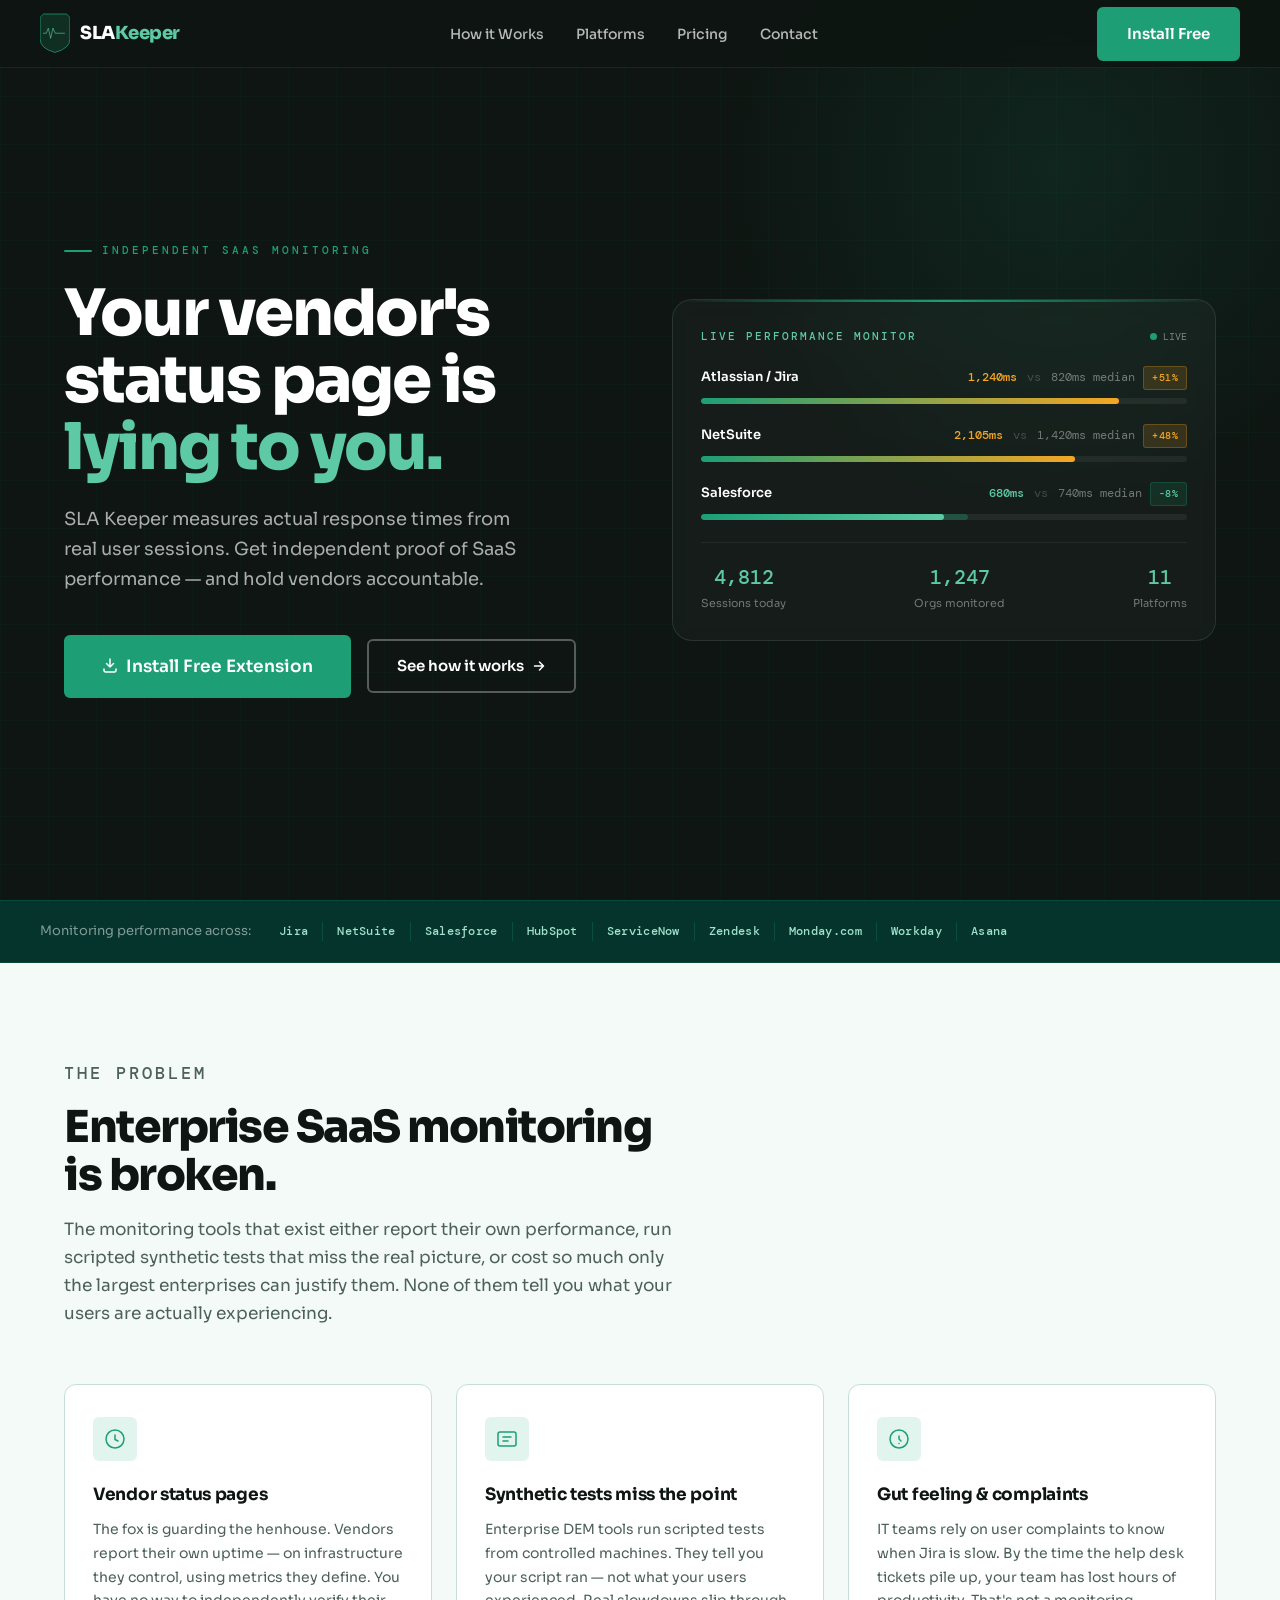
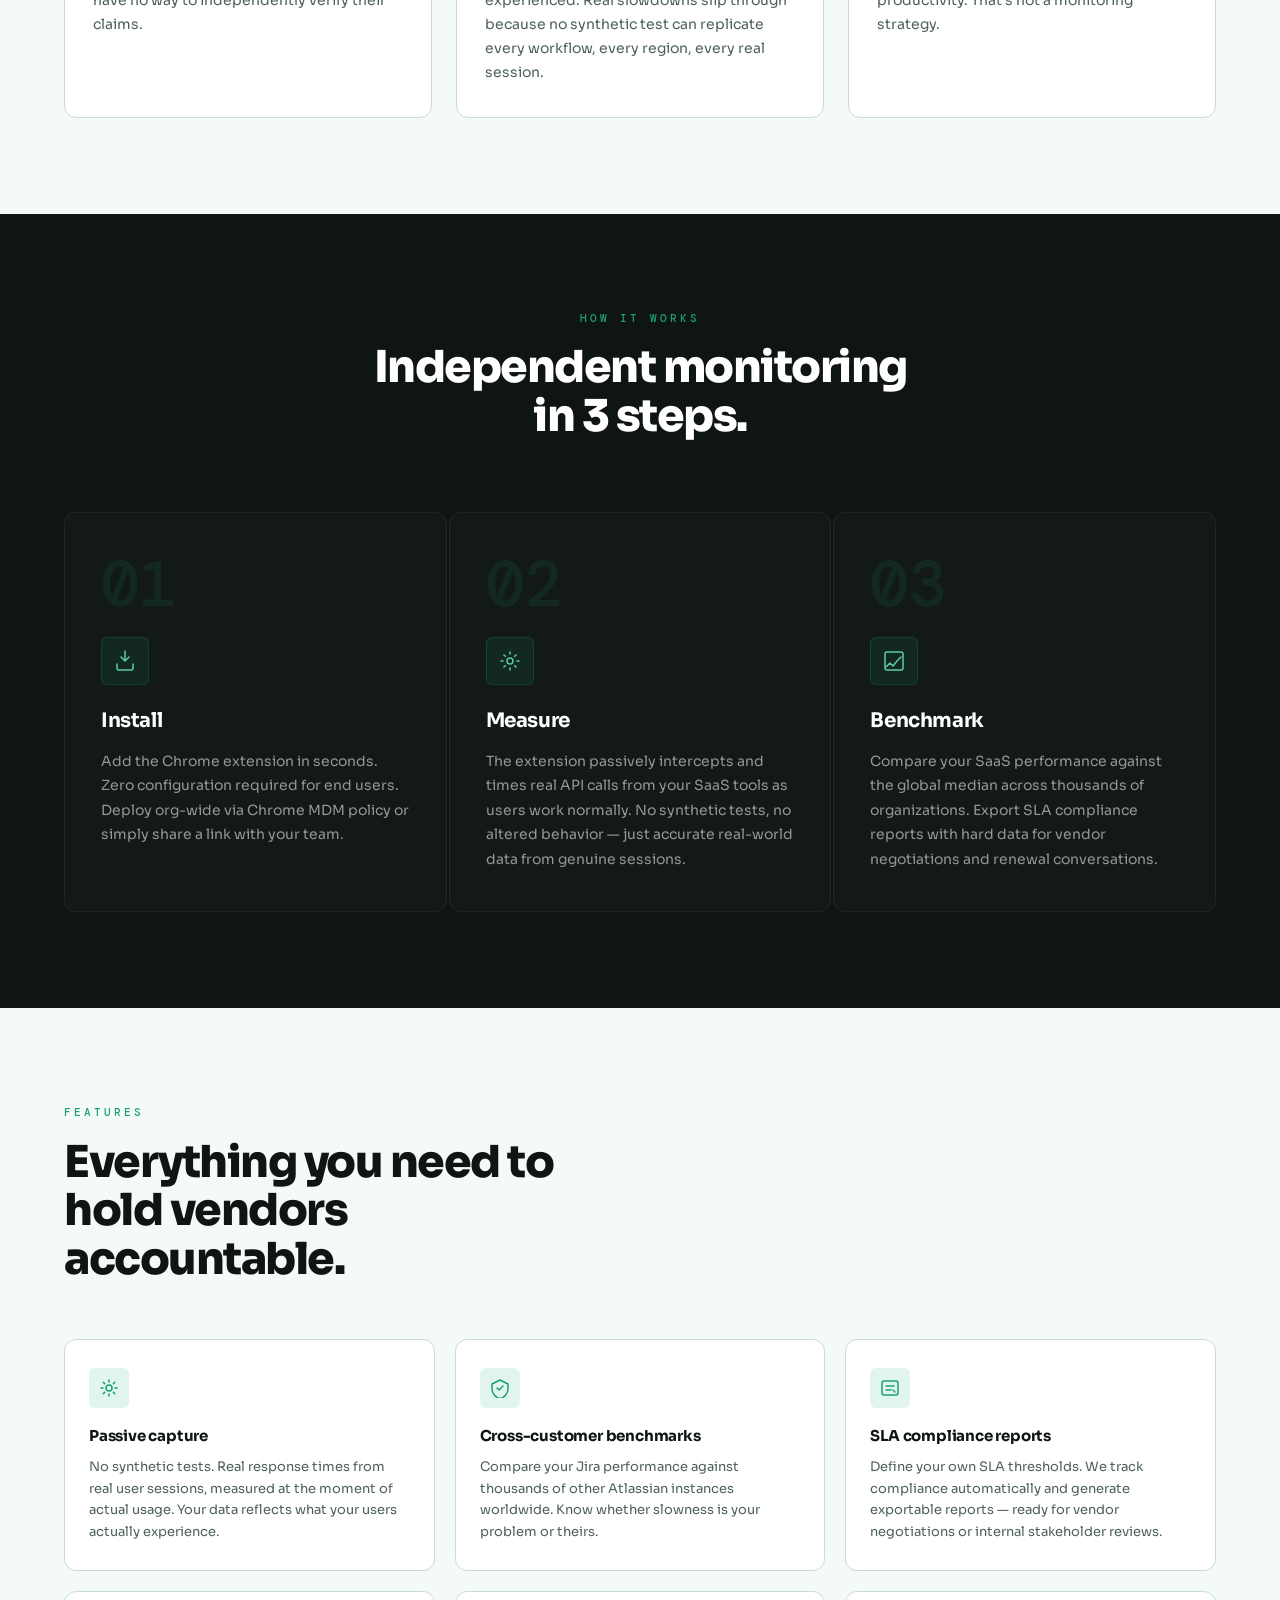
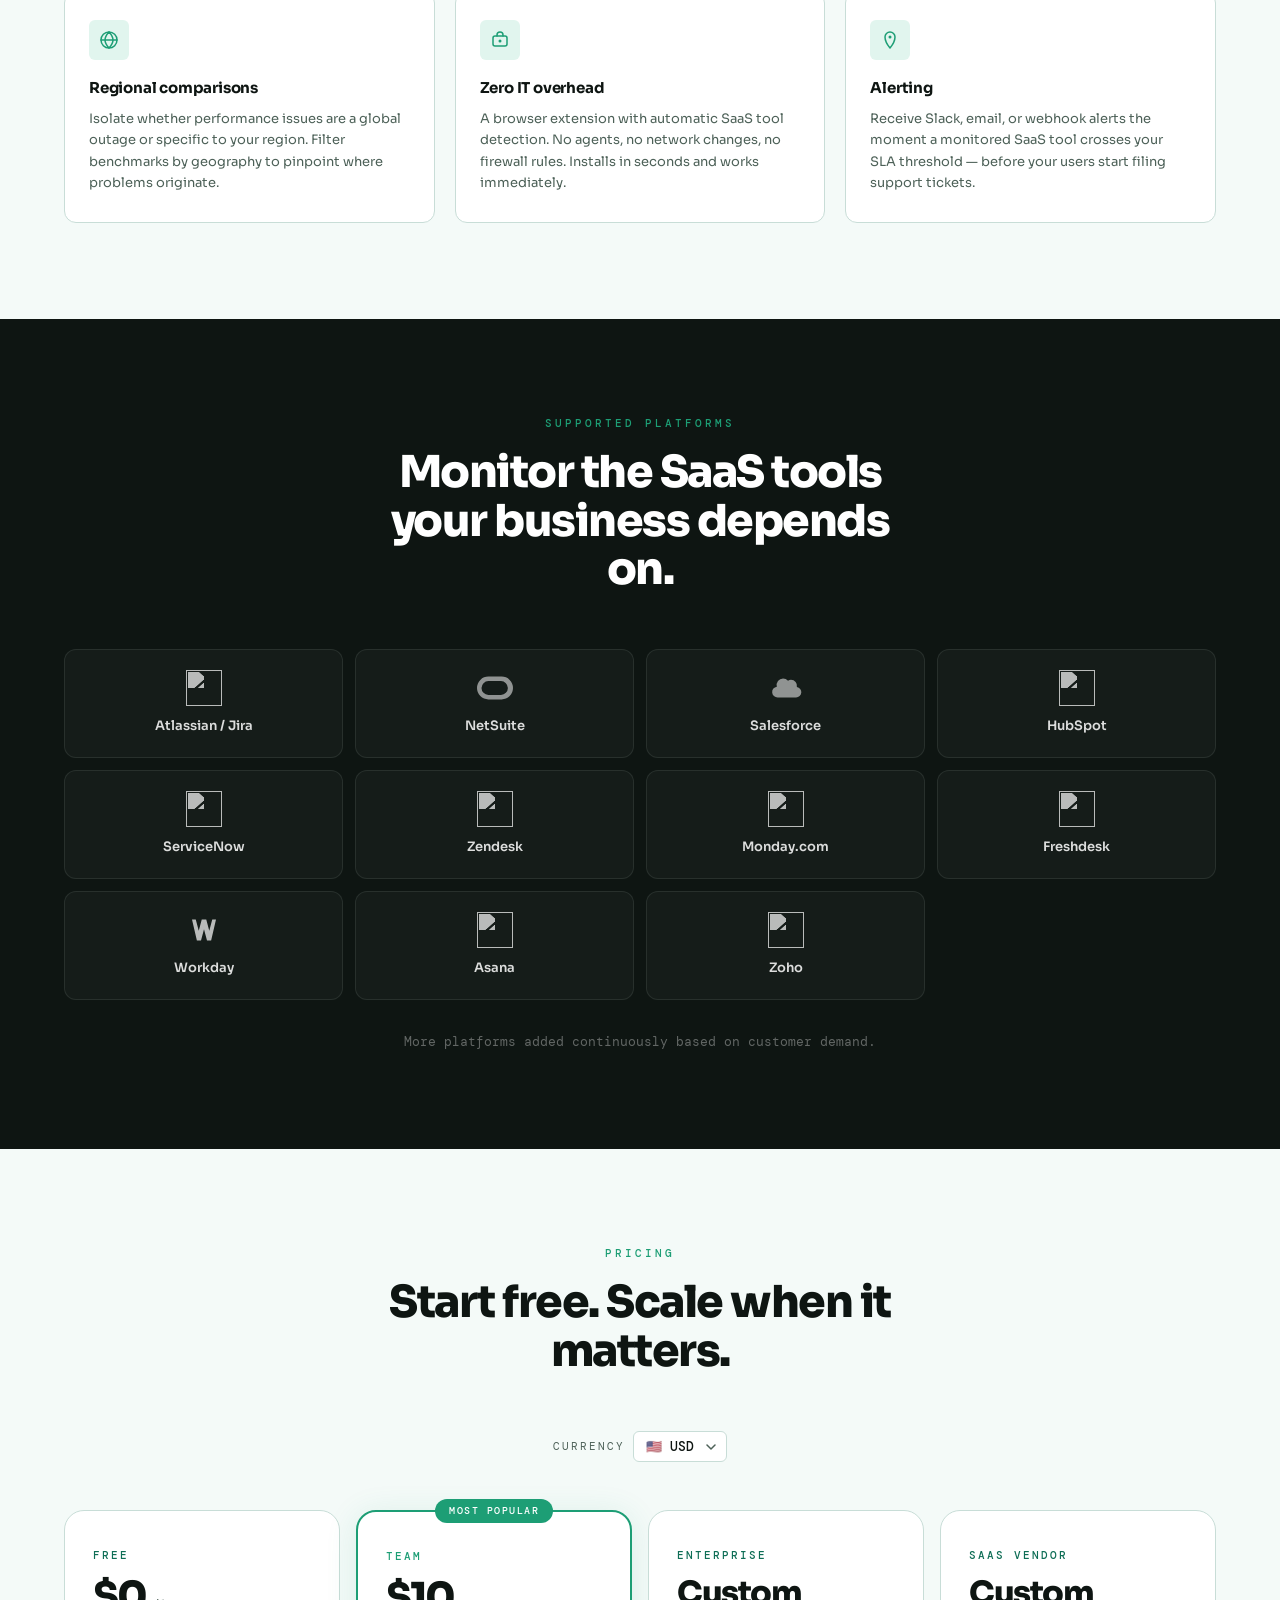
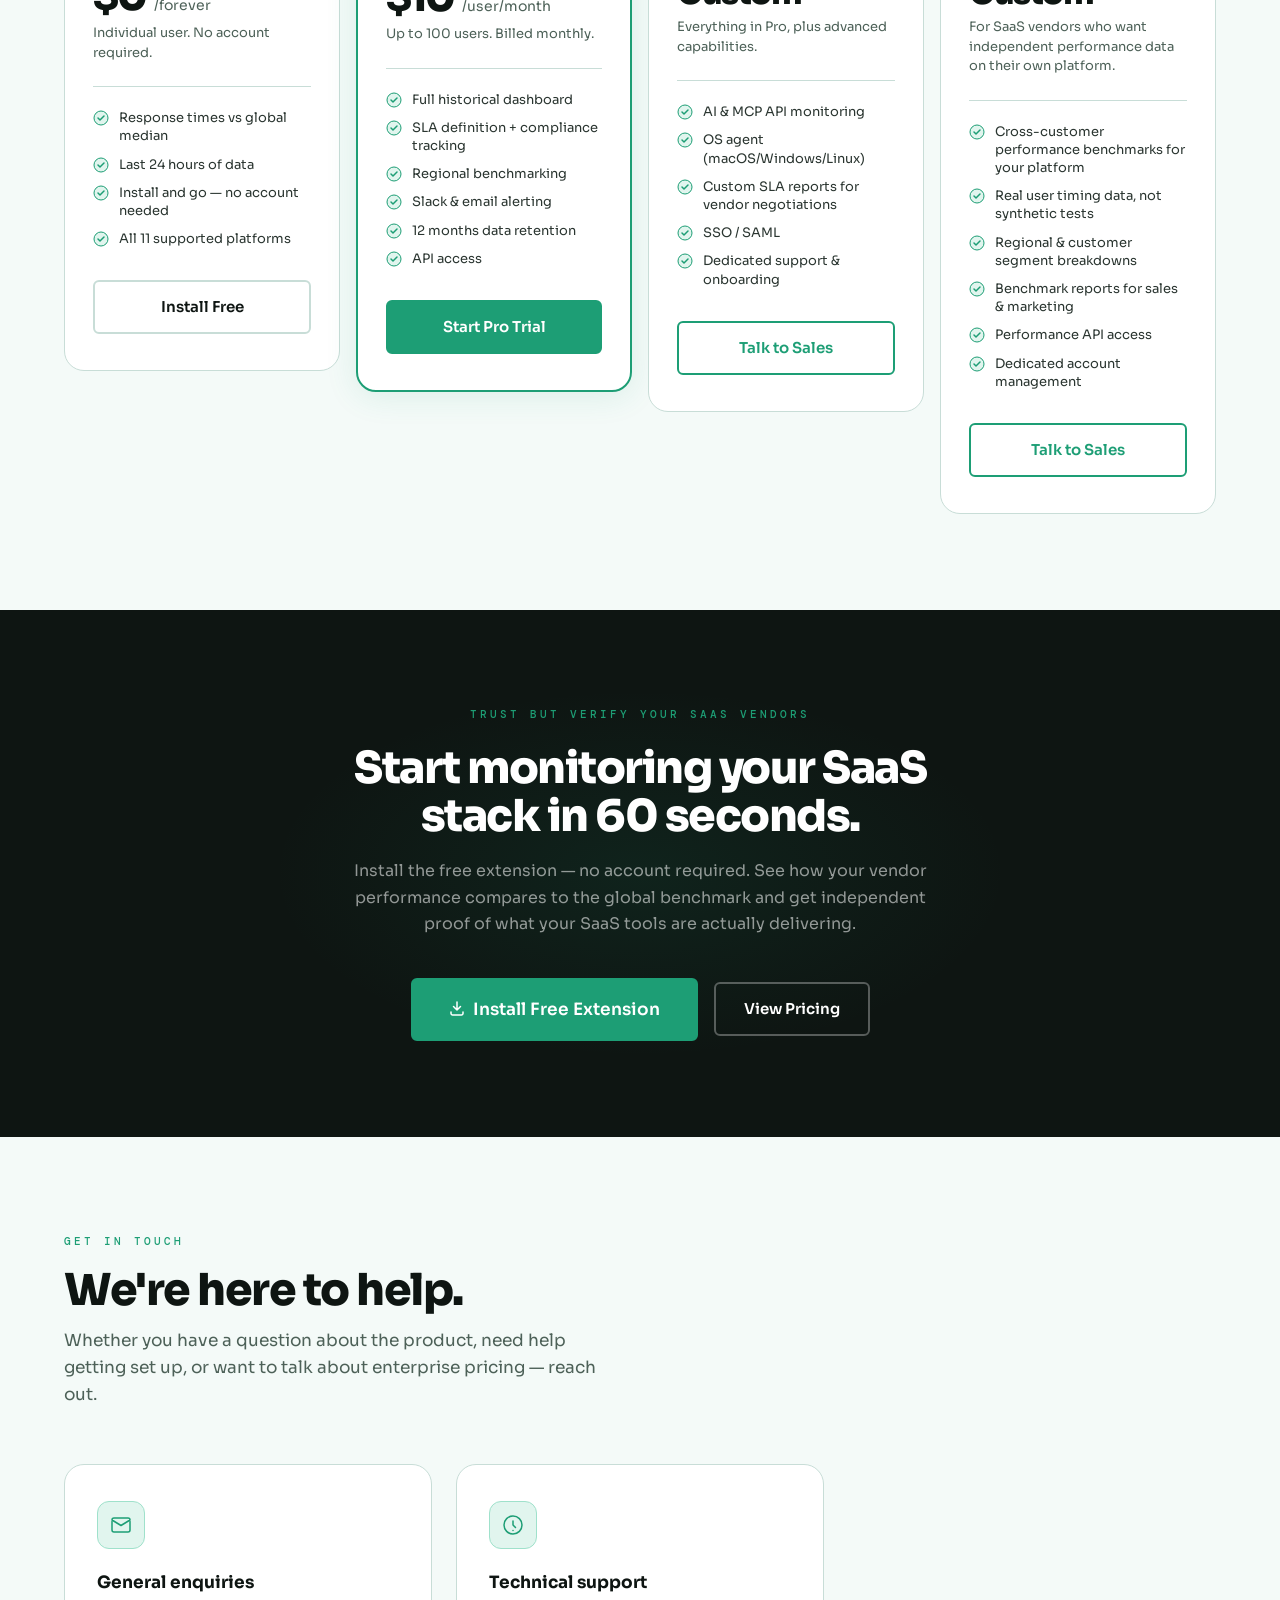
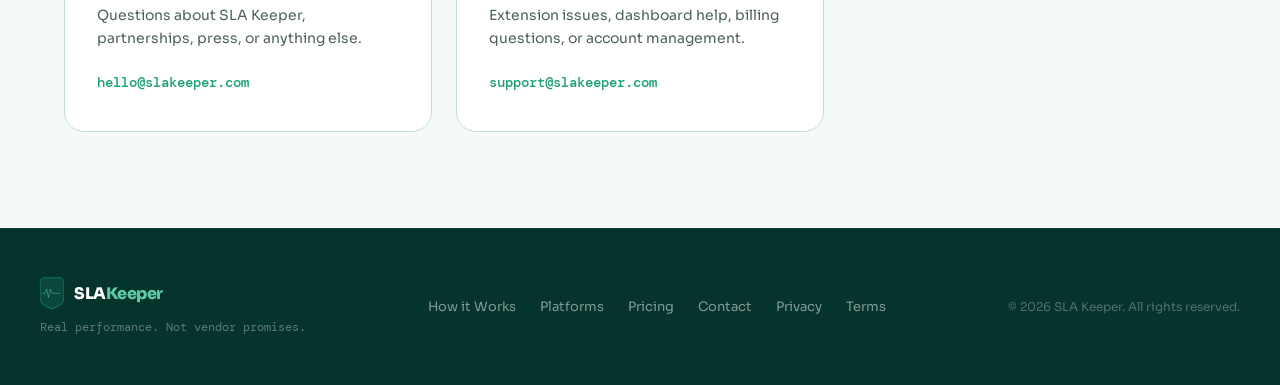
==== commit 4f32ffe1: "fix: favicon, platform logos, pricing alignment, legal updates - Add SVG favicon (shield + ECG logo)" ====
--- a/index.html
+++ b/index.html
@@ -8,6 +8,7 @@
   <meta property="og:title" content="SLA Keeper — Real performance. Not vendor promises." />
   <meta property="og:description" content="Independently verify whether Jira, NetSuite, Salesforce and other SaaS tools are meeting their SLAs. Browser extension, zero config, free to start." />
   <meta property="og:type" content="website" />
+  <link rel="icon" type="image/svg+xml" href="/favicon.svg" />
   <link rel="preconnect" href="https://fonts.googleapis.com" />
   <link rel="preconnect" href="https://fonts.gstatic.com" crossorigin />
   <link href="https://fonts.googleapis.com/css2?family=Sora:wght@400;500;600;700;800&family=DM+Mono:wght@400;500&display=swap" rel="stylesheet" />
@@ -401,7 +402,7 @@
           <span class="platform-tile__name">HubSpot</span>
         </div>
         <div class="platform-tile animate-fade-up animate-fade-up--delay-3" role="listitem">
-          <div class="platform-tile__dot" aria-hidden="true">SN</div>
+          <img src="https://cdn.simpleicons.org/servicenow" alt="" width="36" height="36" aria-hidden="true" class="platform-tile__logo">
           <span class="platform-tile__name">ServiceNow</span>
         </div>
         <div class="platform-tile animate-fade-up animate-fade-up--delay-3" role="listitem">
@@ -409,15 +410,15 @@
           <span class="platform-tile__name">Zendesk</span>
         </div>
         <div class="platform-tile animate-fade-up animate-fade-up--delay-4" role="listitem">
-          <div class="platform-tile__dot" aria-hidden="true">MO</div>
+          <img src="https://cdn.simpleicons.org/mondaydotcom" alt="" width="36" height="36" aria-hidden="true" class="platform-tile__logo">
           <span class="platform-tile__name">Monday.com</span>
         </div>
         <div class="platform-tile animate-fade-up animate-fade-up--delay-4" role="listitem">
-          <div class="platform-tile__dot" aria-hidden="true">FD</div>
+          <img src="https://cdn.simpleicons.org/freshdesk" alt="" width="36" height="36" aria-hidden="true" class="platform-tile__logo">
           <span class="platform-tile__name">Freshdesk</span>
         </div>
         <div class="platform-tile animate-fade-up animate-fade-up--delay-5" role="listitem">
-          <div class="platform-tile__dot" aria-hidden="true">WD</div>
+          <svg aria-hidden="true" class="platform-tile__logo" viewBox="0 0 24 24" width="36" height="36" xmlns="http://www.w3.org/2000/svg"><path fill="#1D9E75" d="M4 5h2.5l2 7.5L10.5 5h3l2 7.5L17.5 5H20l-3.25 14H14l-2-7.5-2 7.5H7.25Z"/></svg>
           <span class="platform-tile__name">Workday</span>
         </div>
         <div class="platform-tile animate-fade-up animate-fade-up--delay-5" role="listitem">
--- a/assets/main.css
+++ b/assets/main.css
@@ -1035,6 +1035,8 @@
       padding: 36px 28px;
       transition: box-shadow var(--transition-base);
       position: relative;
+      display: flex;
+      flex-direction: column;
     }
 
     .pricing-card:hover {
@@ -1134,6 +1136,10 @@
       height: 16px;
       flex-shrink: 0;
       margin-top: 1px;
+    }
+
+    .pricing-card__features {
+      flex: 1;
     }
 
     .pricing-card .btn {
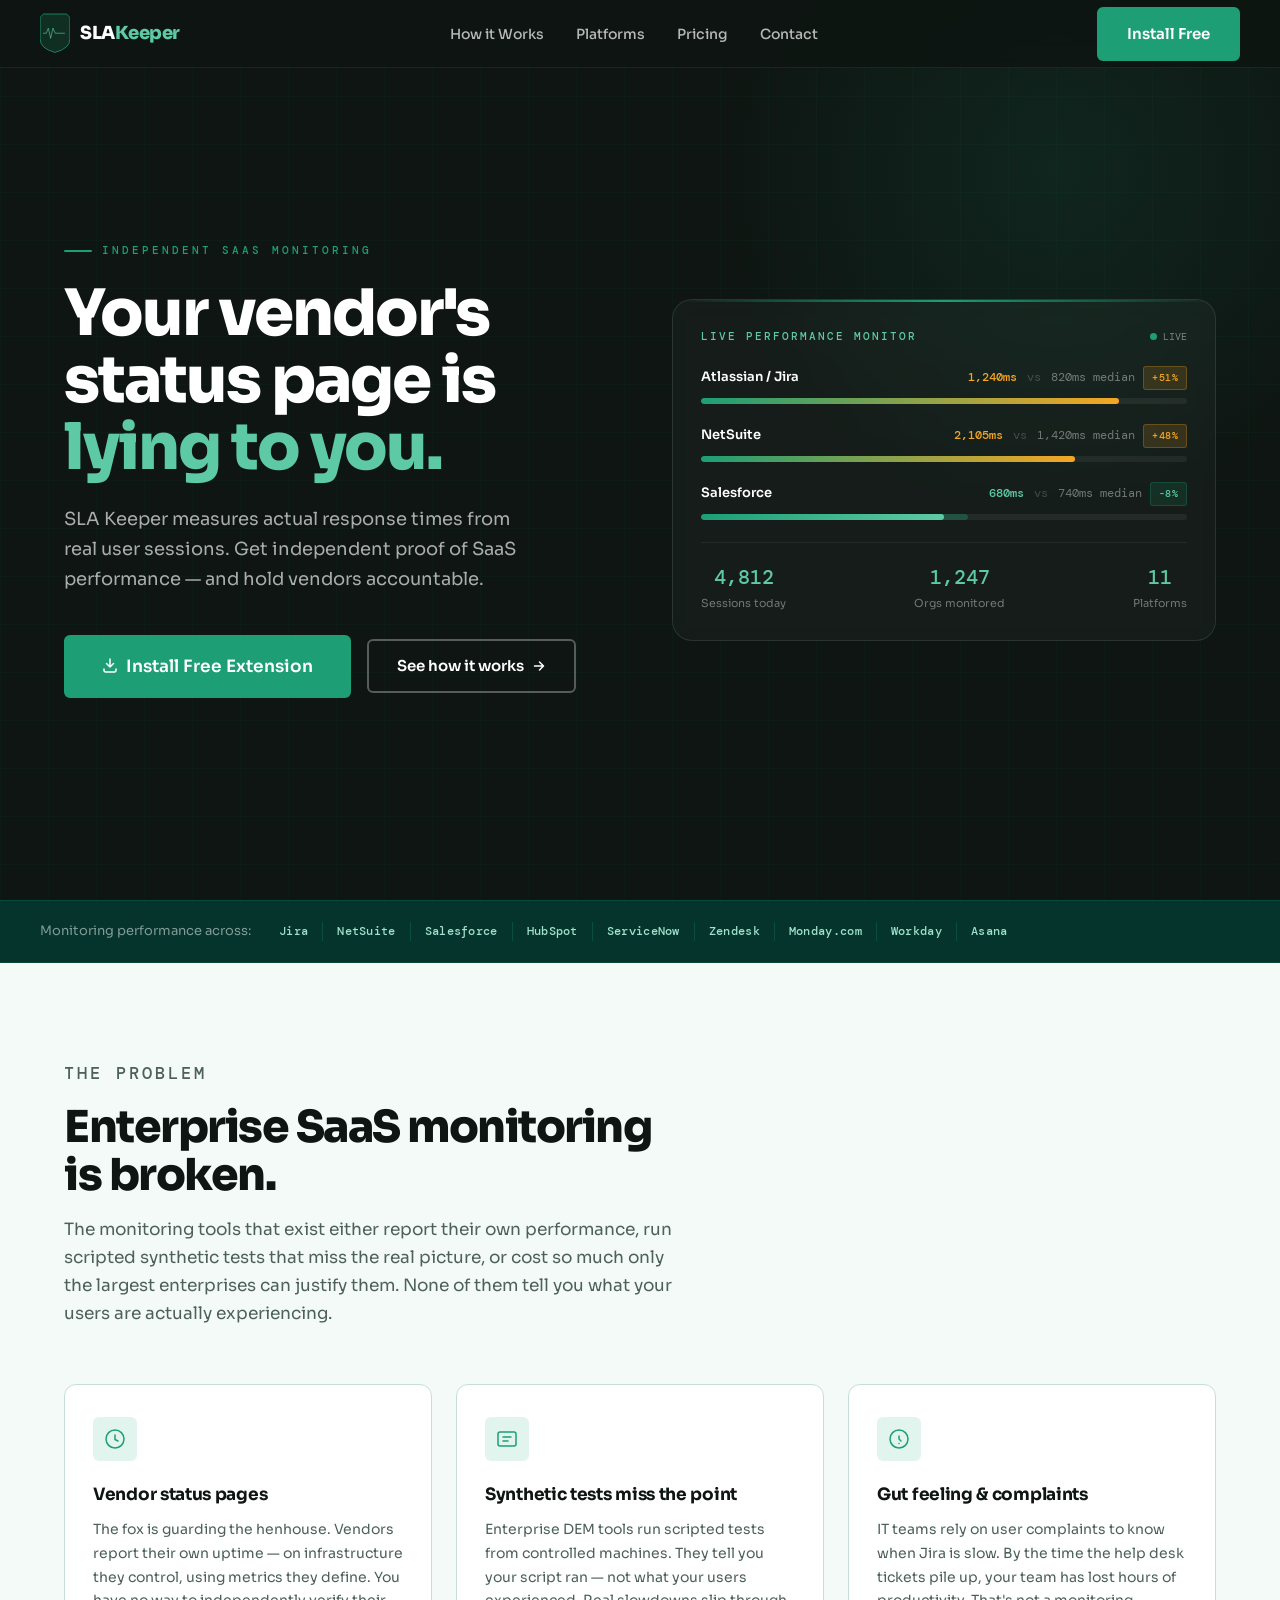
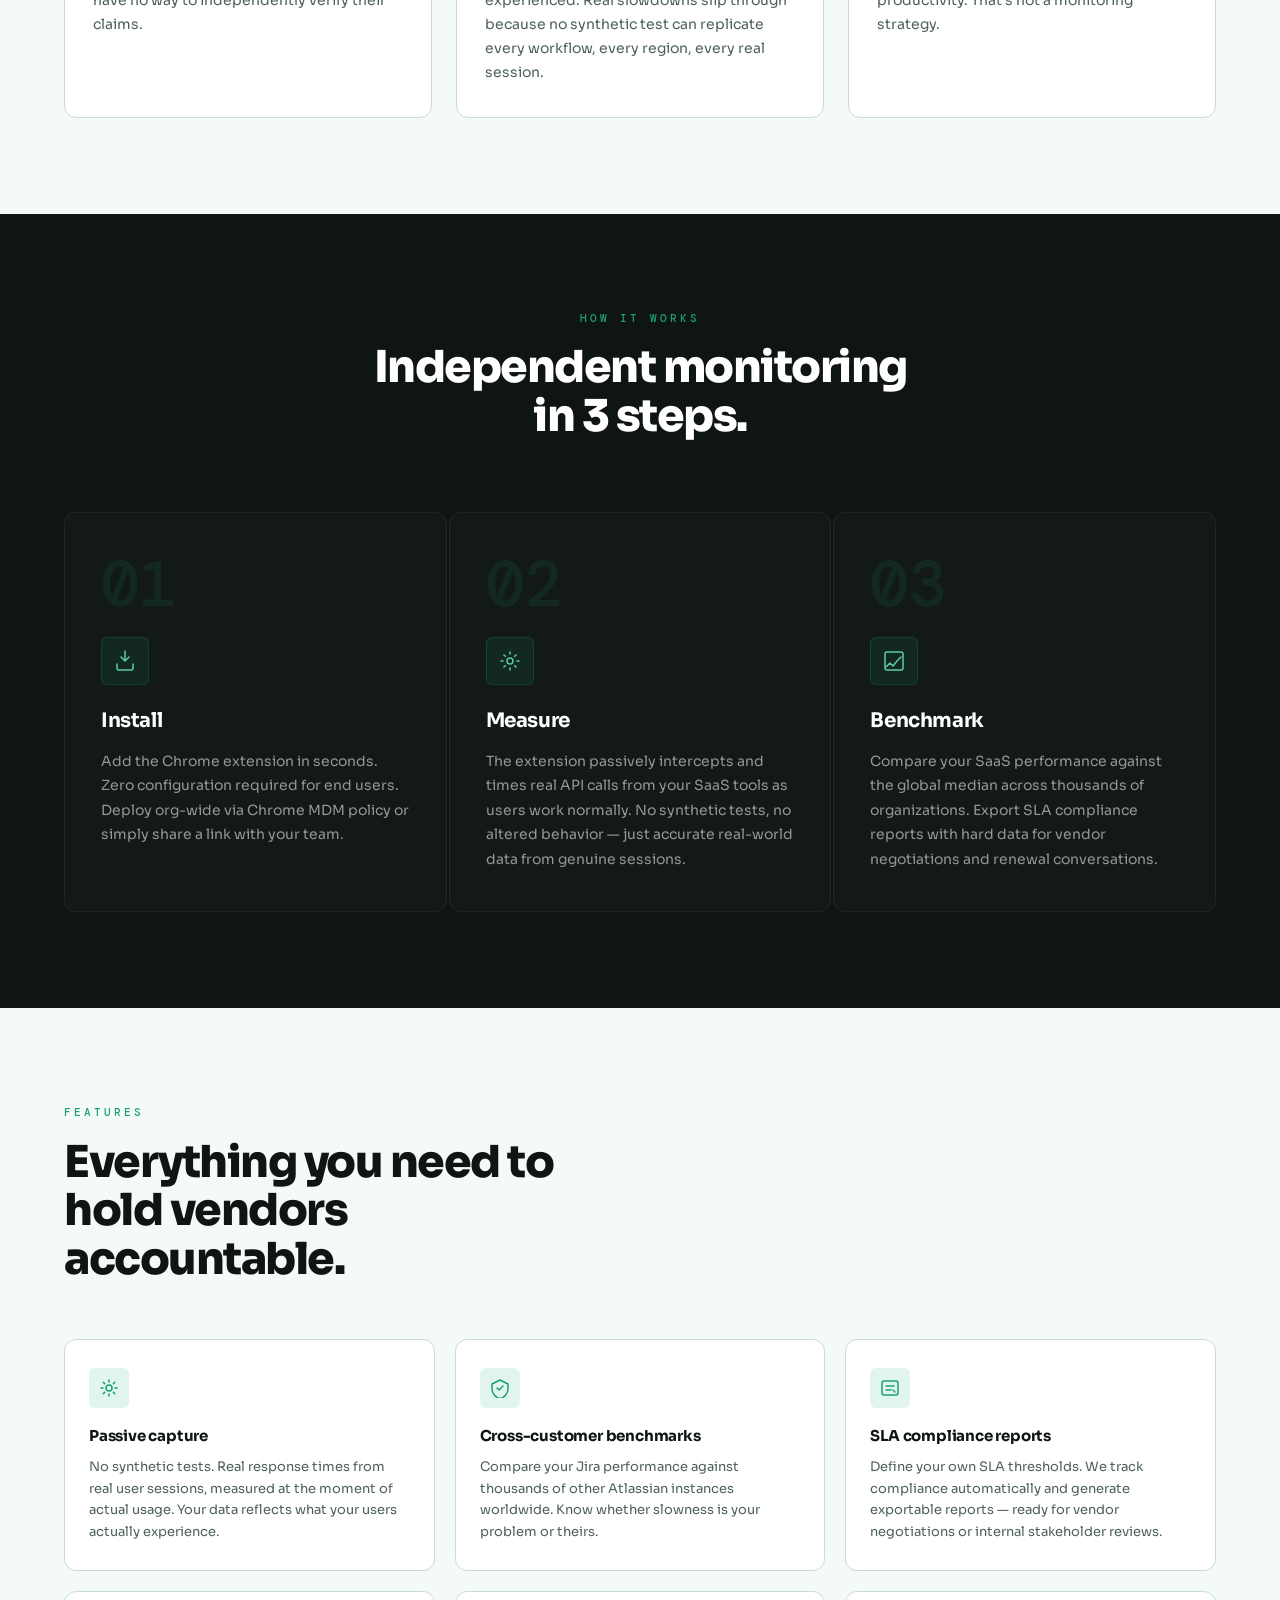
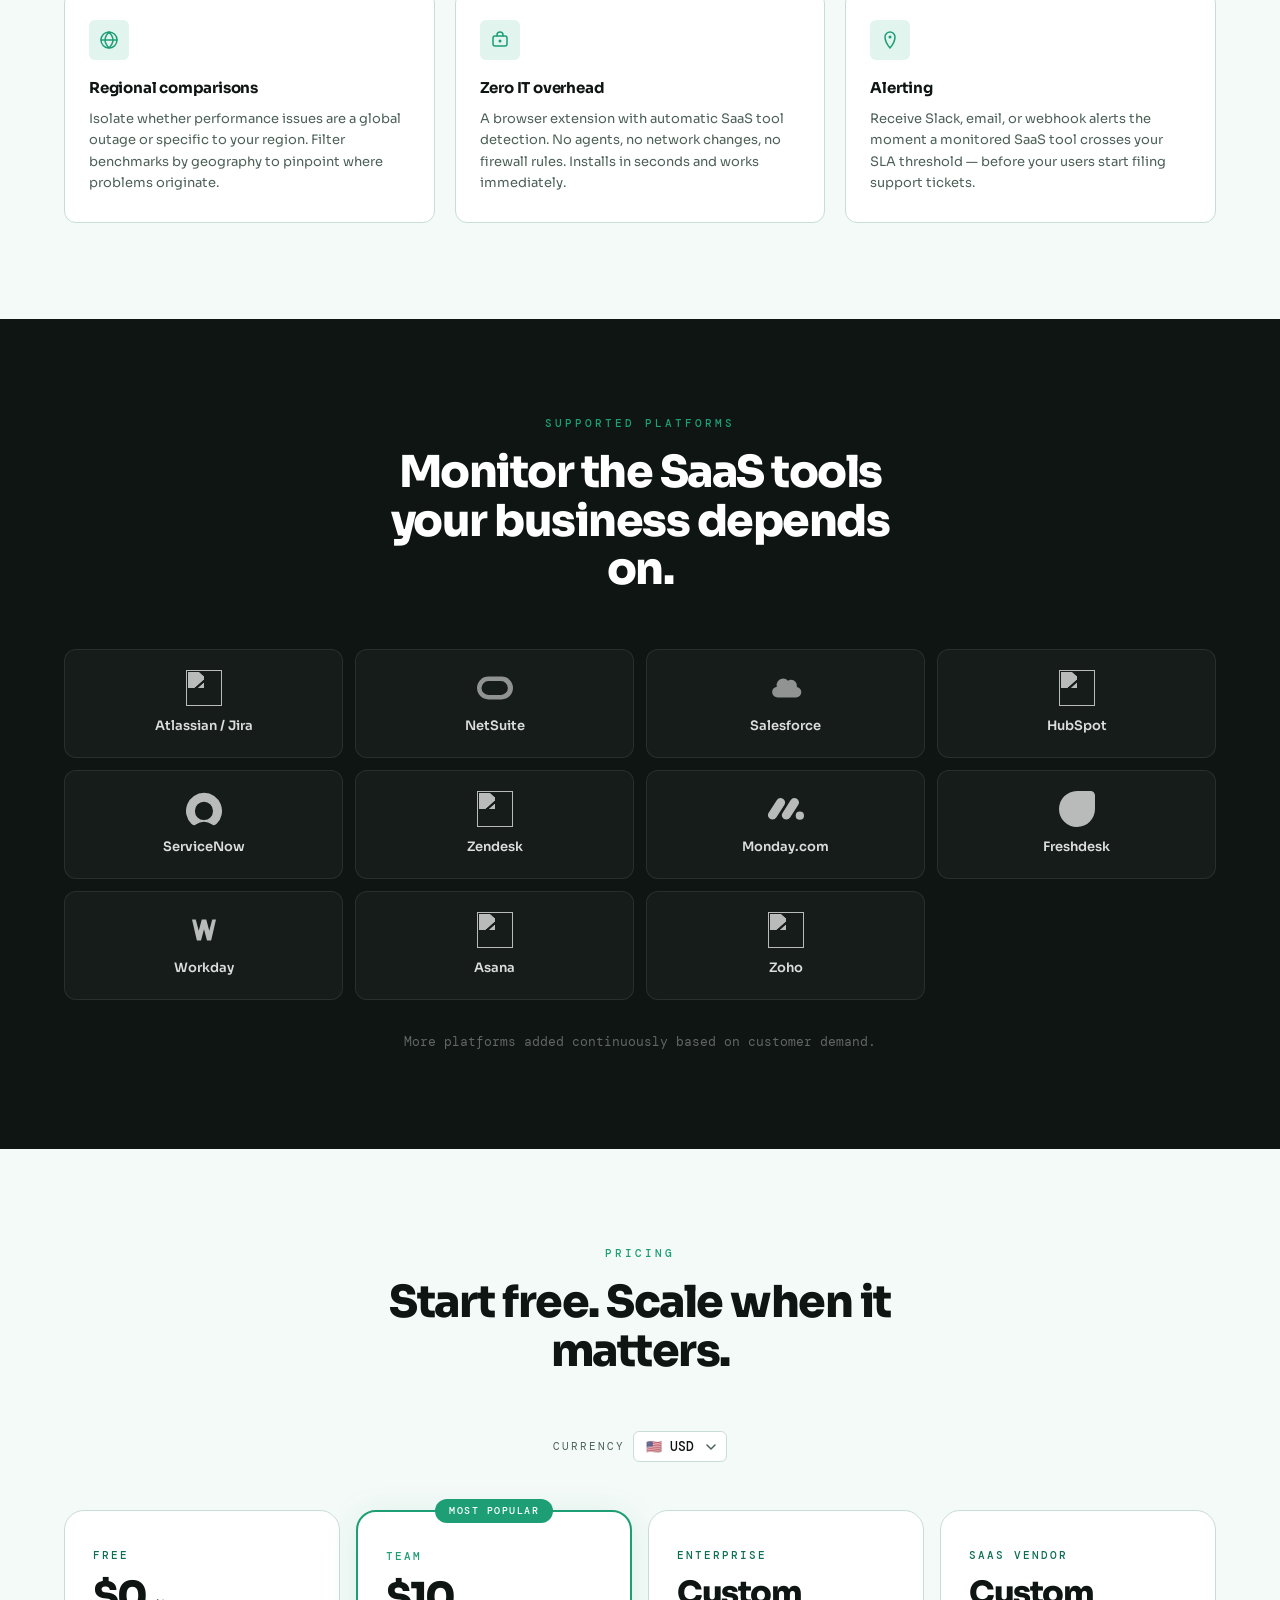
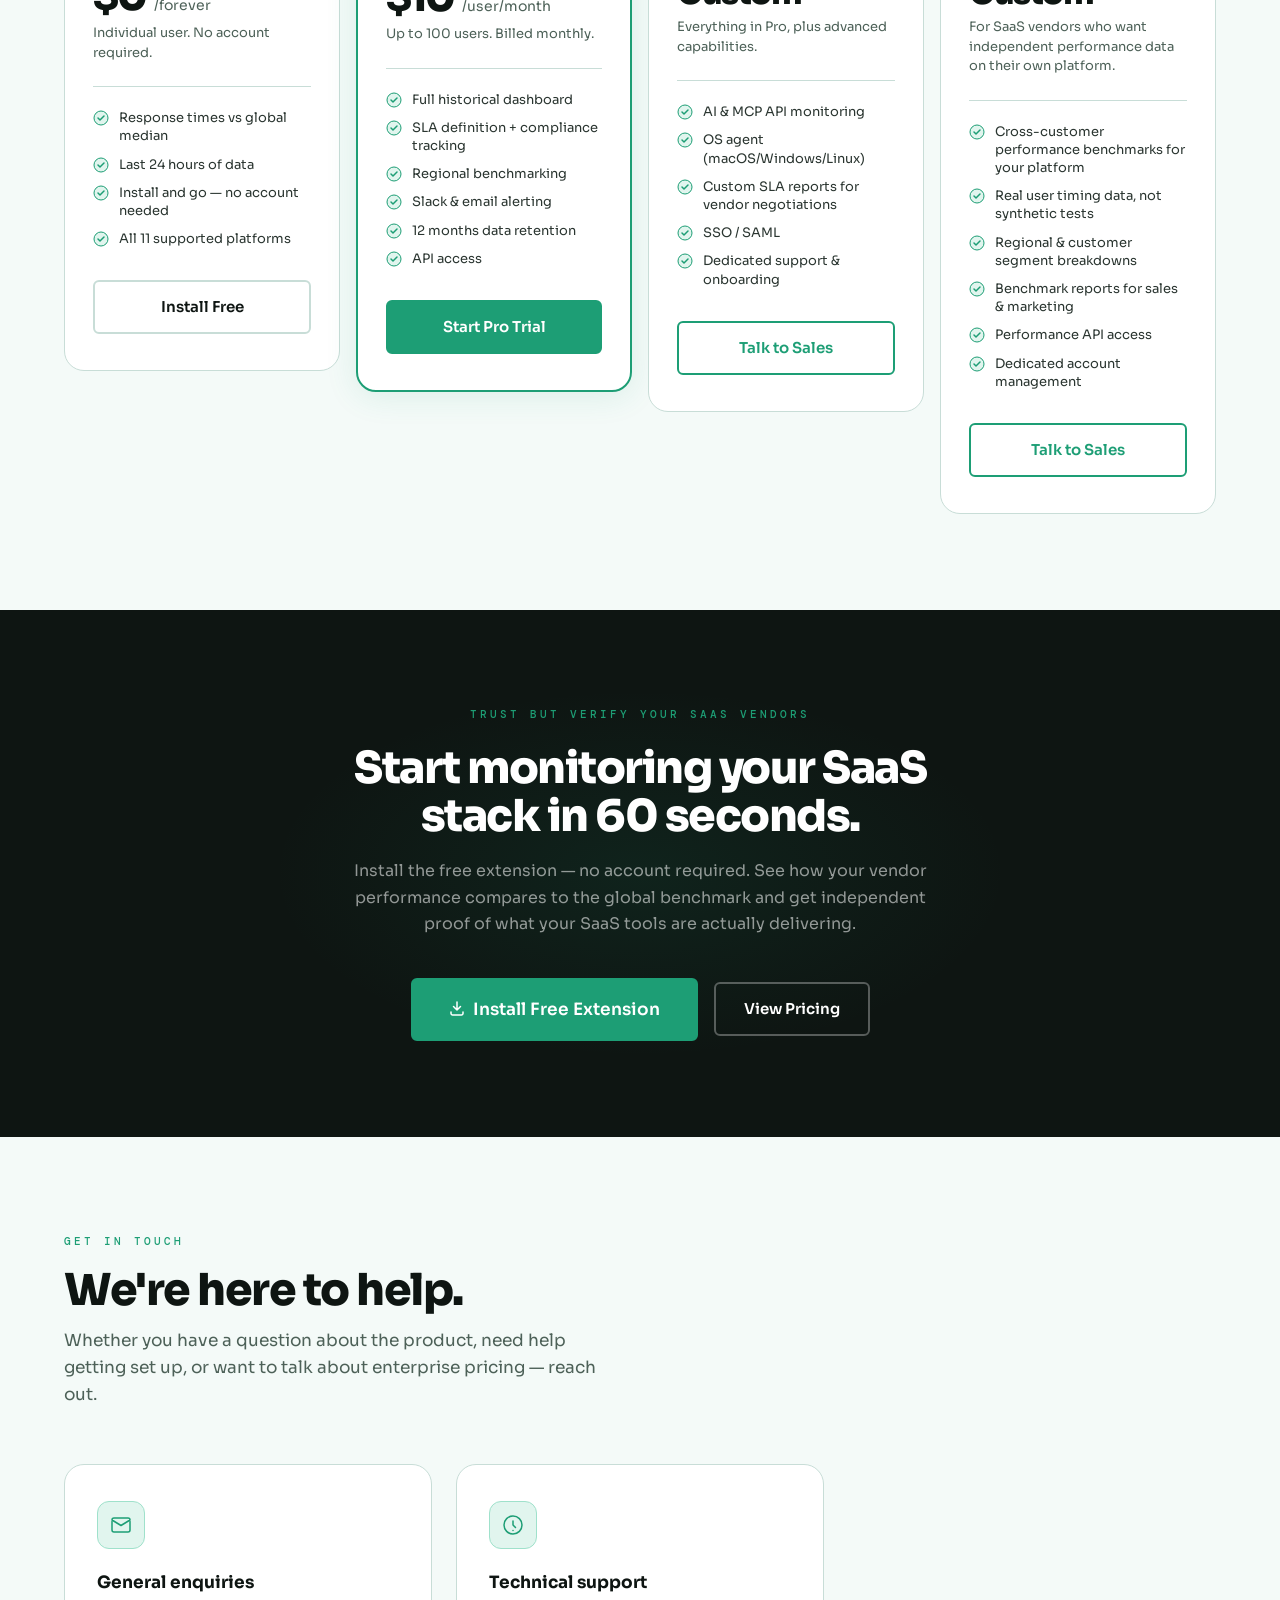
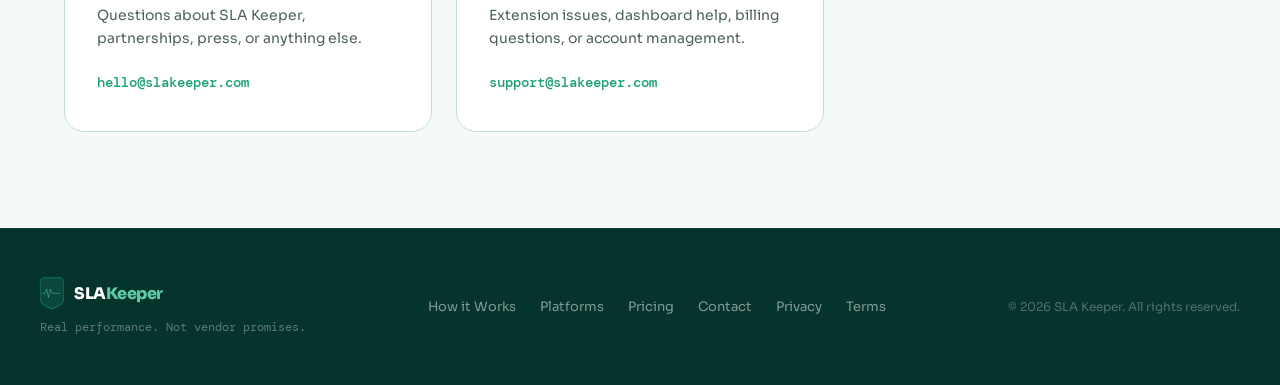
==== commit 7a66c443: "Fix broken platform vendor logos (ServiceNow, Monday.com, Freshdesk) Replace broken cdn.simpleicons." ====
--- a/index.html
+++ b/index.html
@@ -402,7 +402,7 @@
           <span class="platform-tile__name">HubSpot</span>
         </div>
         <div class="platform-tile animate-fade-up animate-fade-up--delay-3" role="listitem">
-          <img src="https://cdn.simpleicons.org/servicenow" alt="" width="36" height="36" aria-hidden="true" class="platform-tile__logo">
+          <svg aria-hidden="true" class="platform-tile__logo" viewBox="0 0 64 64" width="36" height="36" xmlns="http://www.w3.org/2000/svg"><path d="M32.195 3.312A32.267 32.267 0 0 0 9.949 58.883a6.346 6.346 0 0 0 8.264.43 23.035 23.035 0 0 1 27.445 0 6.364 6.364 0 0 0 8.389-.43A32.267 32.267 0 0 0 32.195 3.312m-.18 48.275a15.632 15.632 0 0 1-16.133-16.026 16.044 16.044 0 1 1 32.07 0 15.614 15.614 0 0 1-16.026 16.026" fill-rule="evenodd" fill="#81b5a1"/></svg>
           <span class="platform-tile__name">ServiceNow</span>
         </div>
         <div class="platform-tile animate-fade-up animate-fade-up--delay-3" role="listitem">
@@ -410,11 +410,11 @@
           <span class="platform-tile__name">Zendesk</span>
         </div>
         <div class="platform-tile animate-fade-up animate-fade-up--delay-4" role="listitem">
-          <img src="https://cdn.simpleicons.org/mondaydotcom" alt="" width="36" height="36" aria-hidden="true" class="platform-tile__logo">
+          <svg aria-hidden="true" class="platform-tile__logo" viewBox="0 0 256 156" width="36" height="36" xmlns="http://www.w3.org/2000/svg"><path fill="#f62b54" d="M31.846 153.489a31.97 31.97 0 0 1-27.86-16.167a30.91 30.91 0 0 1 .875-31.823l57.373-90.096A31.99 31.99 0 0 1 90.556.015a31.93 31.93 0 0 1 27.41 16.896c5.349 10.113 4.68 22.28-1.725 31.774L58.904 138.78a31.98 31.98 0 0 1-27.058 14.709"/><path fill="#fc0" d="M130.256 153.488c-11.572 0-22.22-6.187-27.812-16.13a30.81 30.81 0 0 1 .875-31.737l57.264-89.89A31.94 31.94 0 0 1 188.93.016c11.669.255 22.244 6.782 27.592 16.993a30.81 30.81 0 0 1-2.066 31.92l-57.252 89.889a31.93 31.93 0 0 1-26.948 14.671"/><ellipse cx="226.466" cy="125.324" fill="#00ca72" rx="29.538" ry="28.918"/></svg>
           <span class="platform-tile__name">Monday.com</span>
         </div>
         <div class="platform-tile animate-fade-up animate-fade-up--delay-4" role="listitem">
-          <img src="https://cdn.simpleicons.org/freshdesk" alt="" width="36" height="36" aria-hidden="true" class="platform-tile__logo">
+          <svg aria-hidden="true" class="platform-tile__logo" viewBox="0 0 64 64" width="36" height="36" xmlns="http://www.w3.org/2000/svg"><path d="M31.9 0h24.036A8 8 0 0 1 64 8.073V32.1C64 49.722 49.722 64 32.1 64h-.182A31.89 31.89 0 0 1 0 32.109C0 14.437 14.254.182 31.9 0z" fill="#25c16f"/><path d="M31.9 14.255c-8.093 0-14.654 6.56-14.654 14.654v9.964c.058 2.667 2.206 4.815 4.873 4.873h4.145V32.3h-5.6v-3.2c.34-6.026 5.327-10.74 11.364-10.74S43.04 23.065 43.38 29.1v3.2H37.7v11.454h3.745v.182c-.04 2.474-2.035 4.47-4.5 4.5h-4.473c-.364 0-.764.182-.764.545a.8.8 0 0 0 .764.764h4.5c3.205-.02 5.798-2.613 5.818-5.818v-.364a4.8 4.8 0 0 0 3.745-4.727V29.1c.182-8.254-6.364-14.836-14.654-14.836z" fill="#fff"/></svg>
           <span class="platform-tile__name">Freshdesk</span>
         </div>
         <div class="platform-tile animate-fade-up animate-fade-up--delay-5" role="listitem">
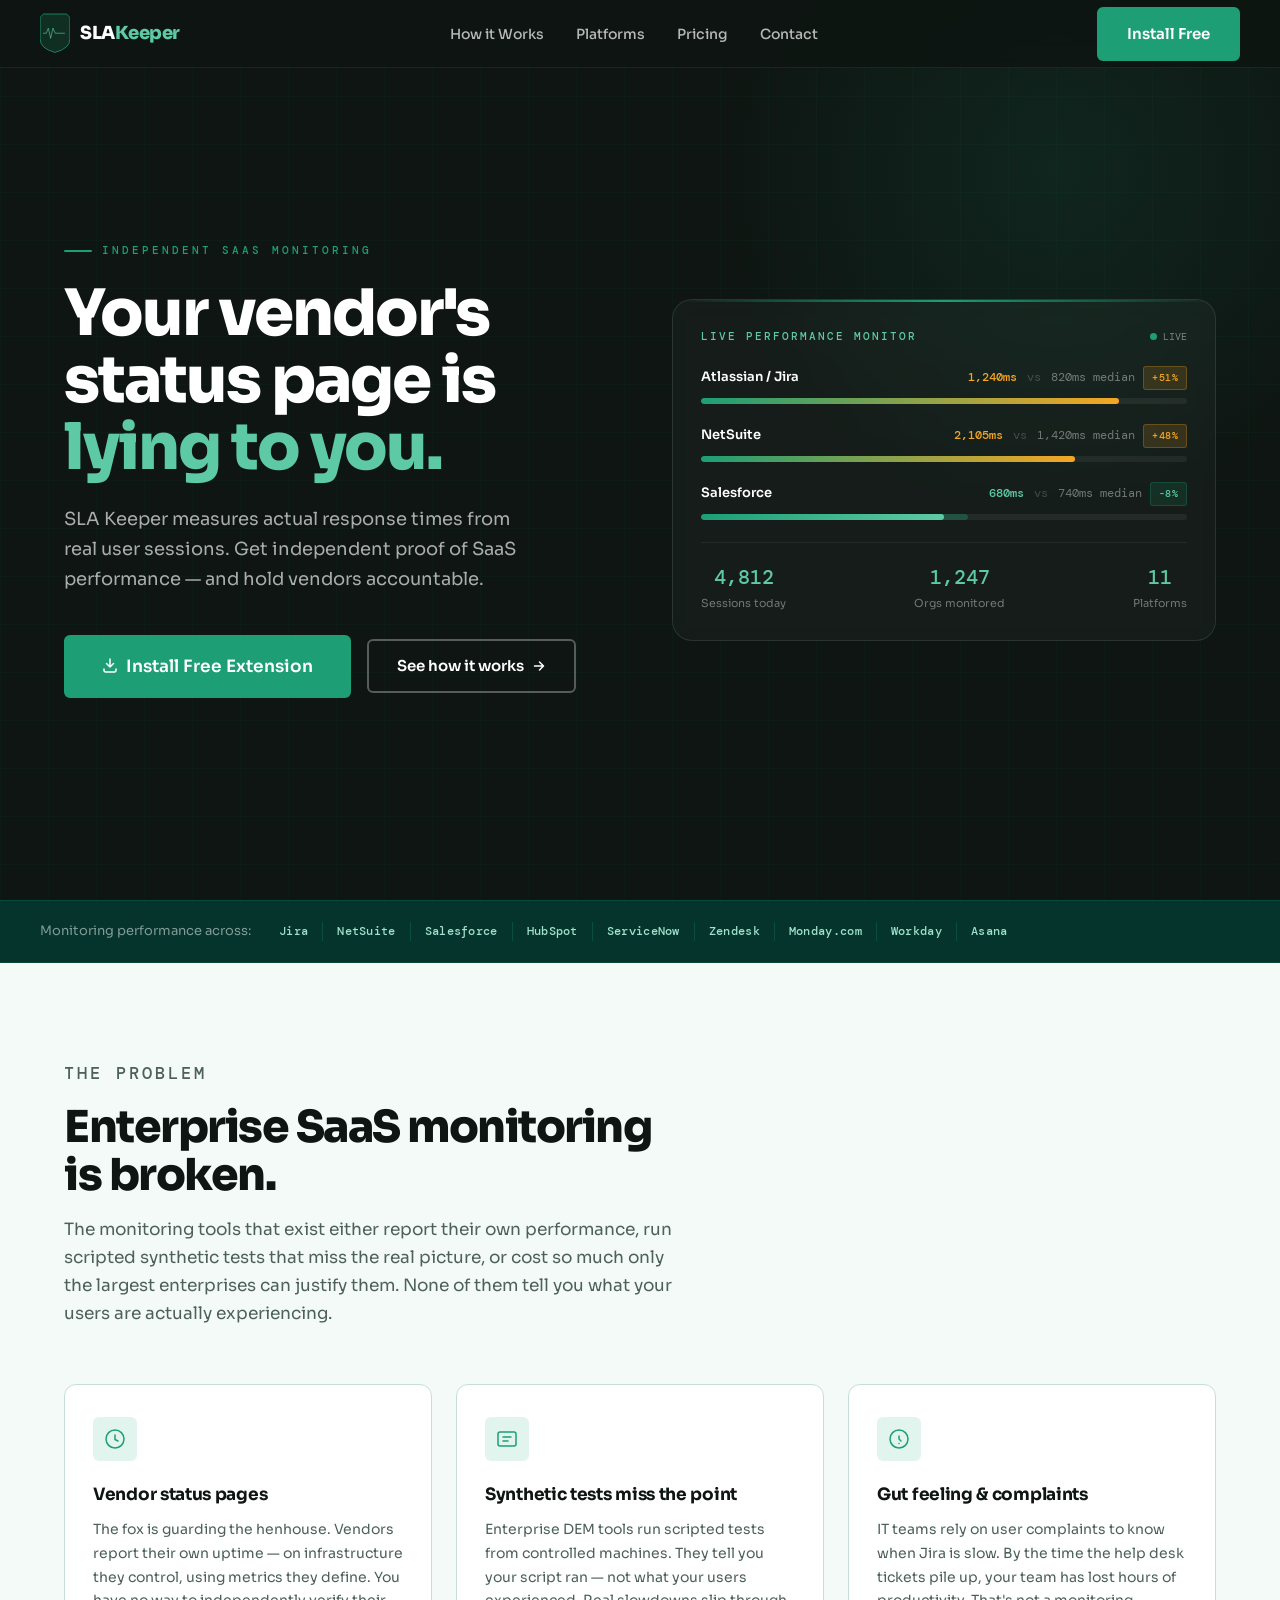
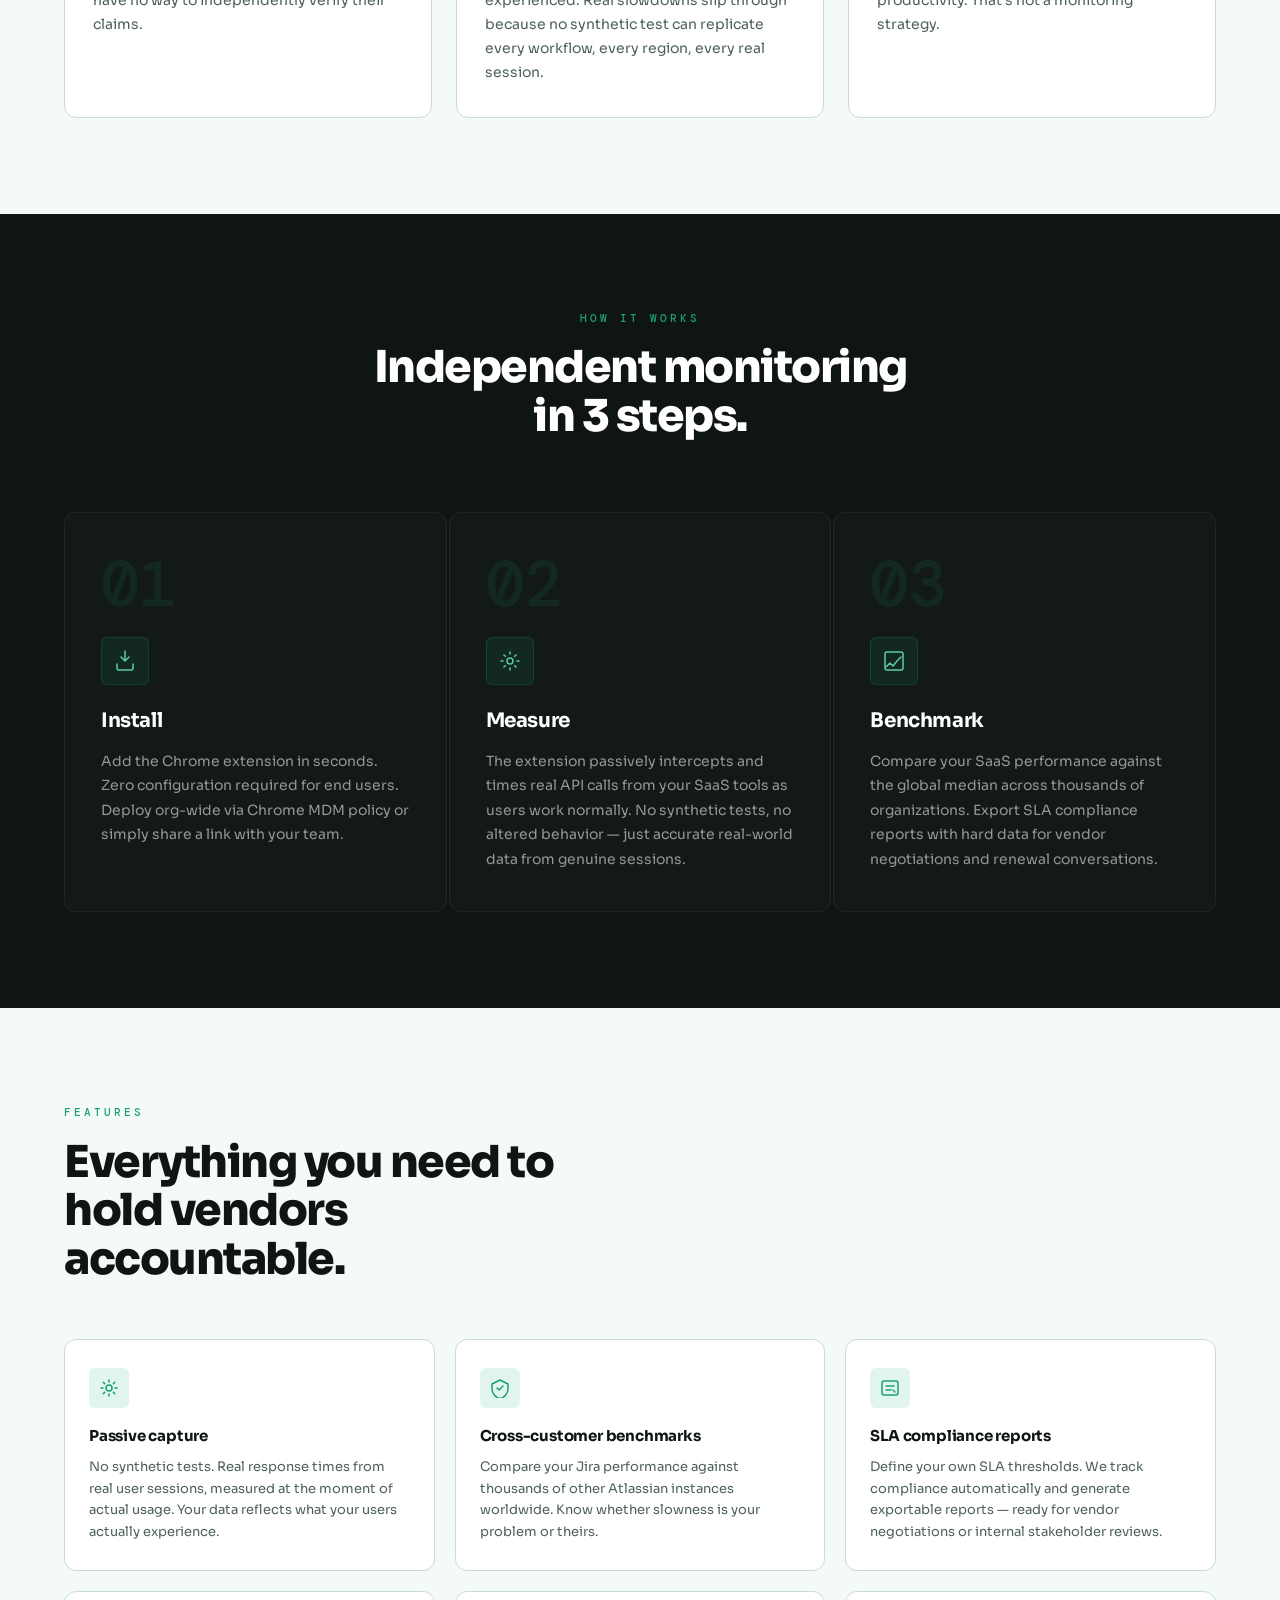
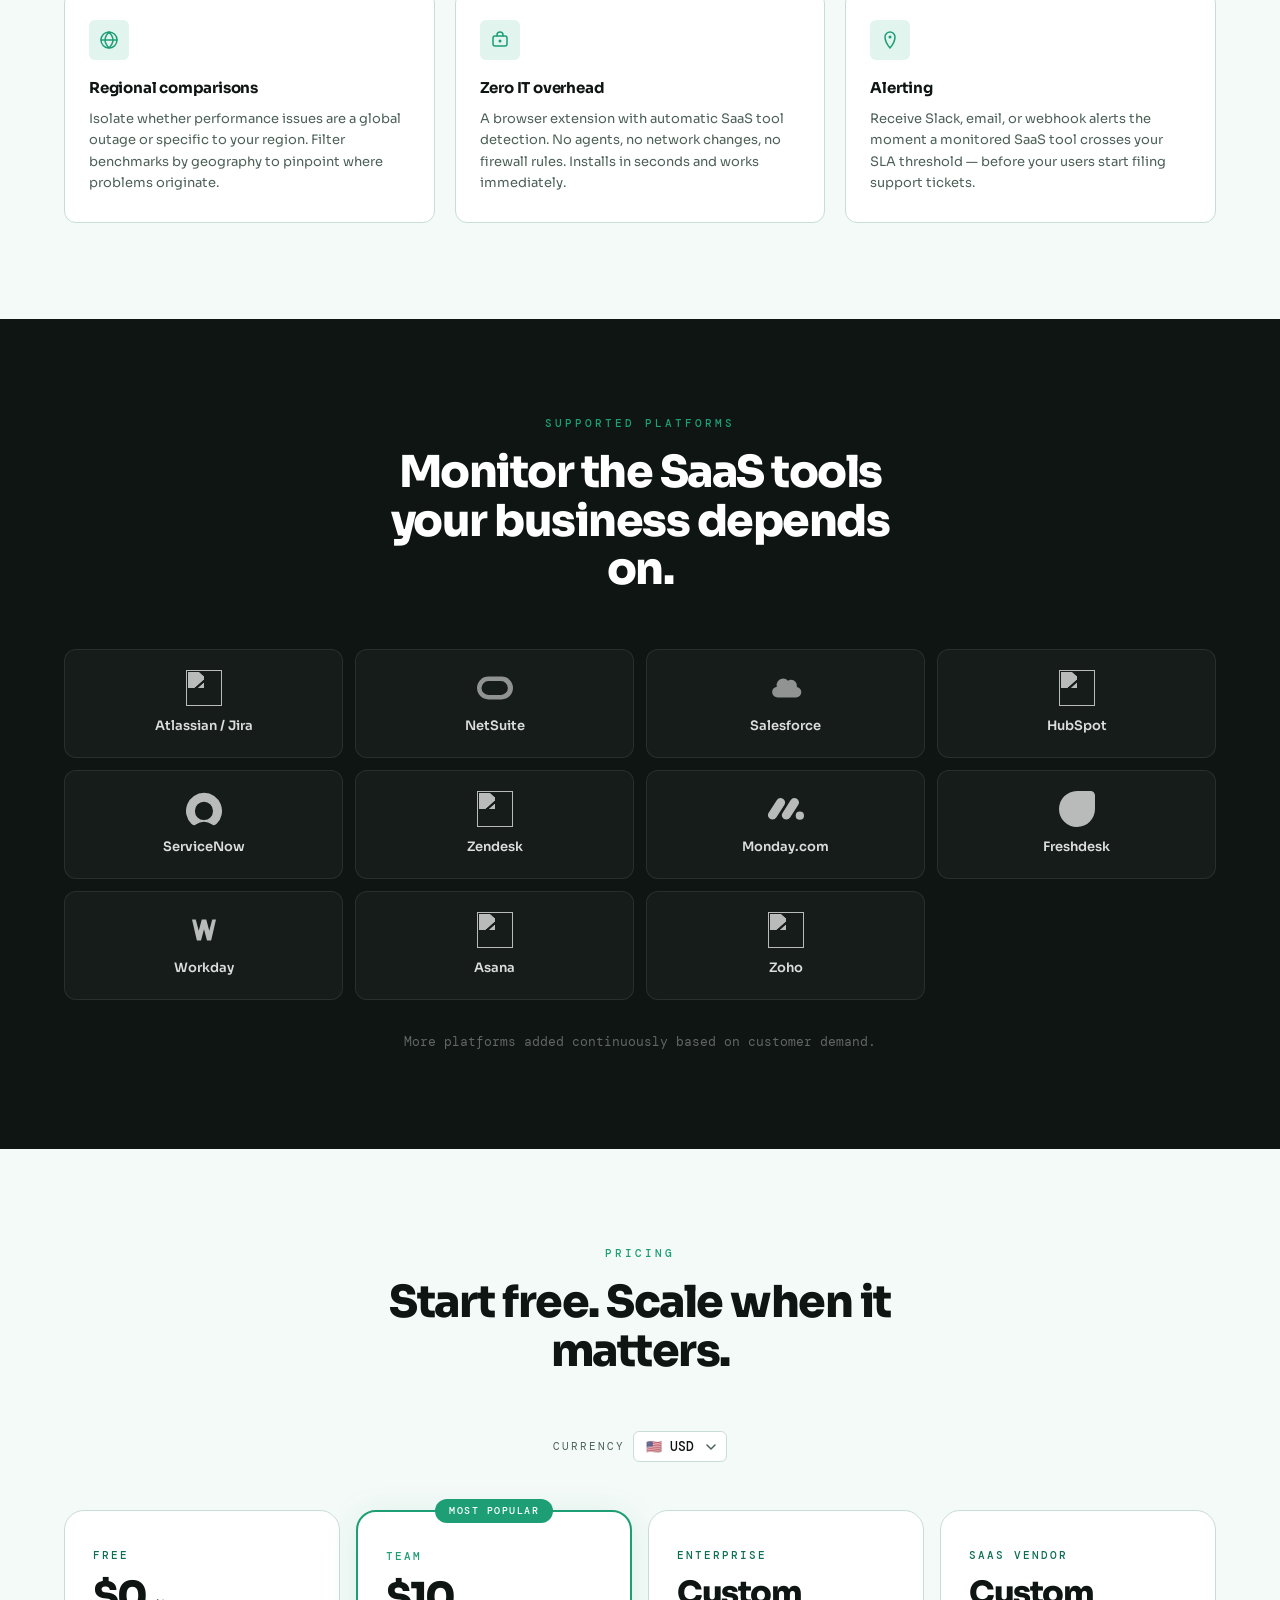
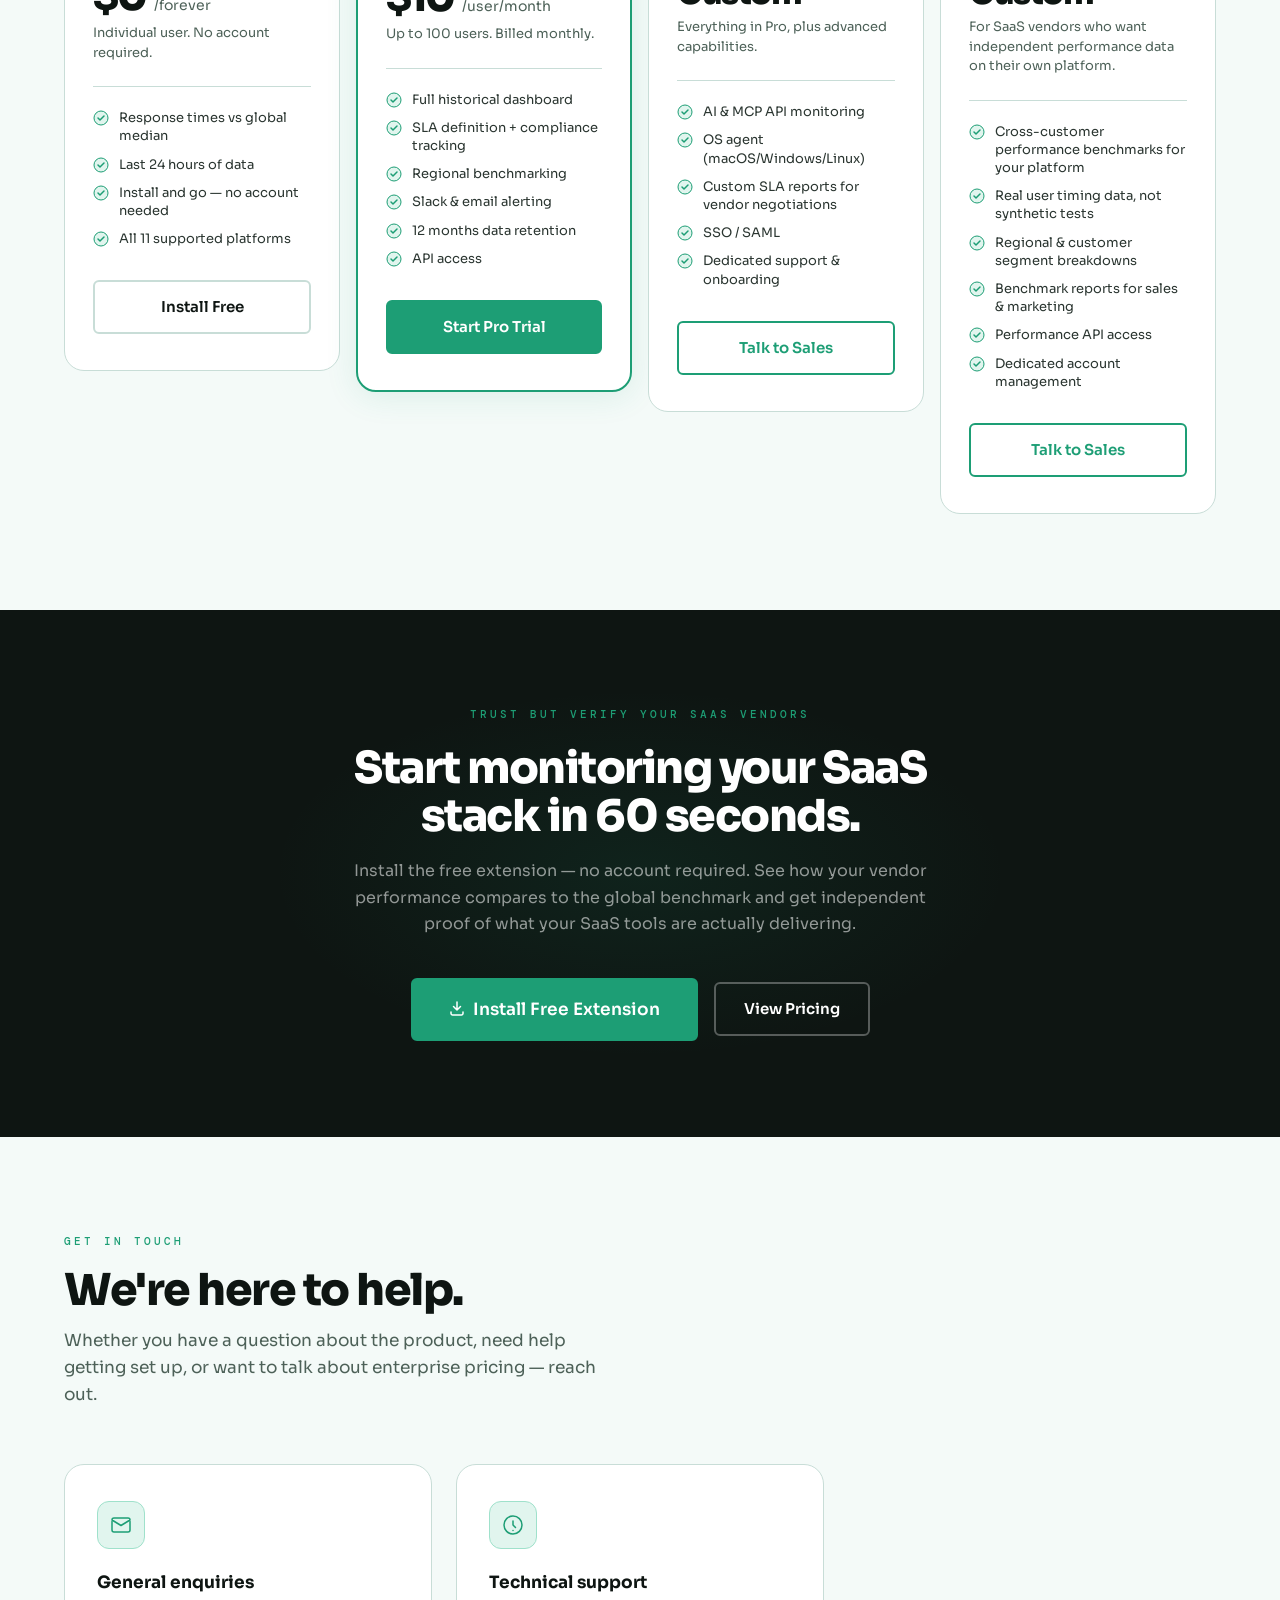
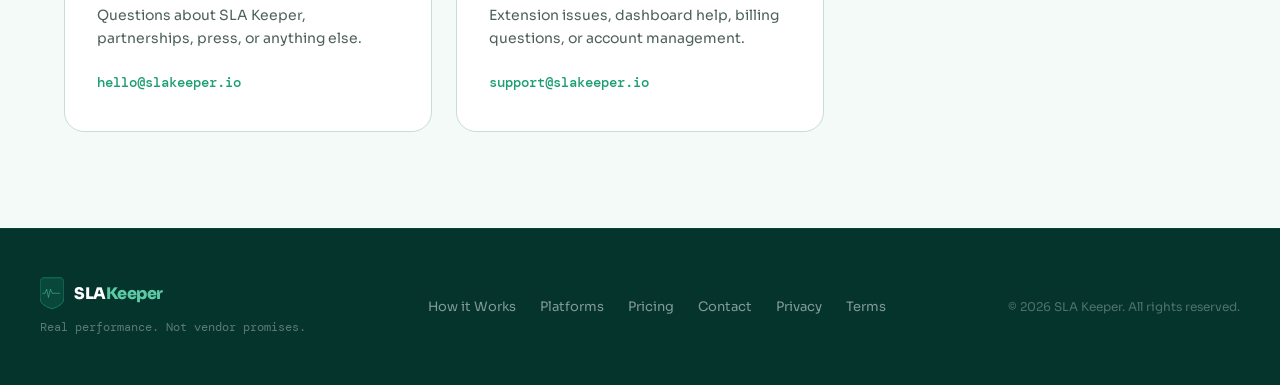
==== commit 355e9a68: "Update company name and email addresses across site - Replace [Company Name] placeholder with "SLA K" ====
--- a/index.html
+++ b/index.html
@@ -703,7 +703,7 @@
           </div>
           <h3 class="contact-card__title">General enquiries</h3>
           <p class="contact-card__body">Questions about SLA Keeper, partnerships, press, or anything else.</p>
-          <a href="mailto:hello@slakeeper.com" class="contact-card__link">hello@slakeeper.com</a>
+          <a href="mailto:hello@slakeeper.io" class="contact-card__link">hello@slakeeper.io</a>
         </div>
         <div class="contact-card animate-fade-up animate-fade-up--delay-2">
           <div class="contact-card__icon" aria-hidden="true">
@@ -715,7 +715,7 @@
           </div>
           <h3 class="contact-card__title">Technical support</h3>
           <p class="contact-card__body">Extension issues, dashboard help, billing questions, or account management.</p>
-          <a href="mailto:support@slakeeper.com" class="contact-card__link">support@slakeeper.com</a>
+          <a href="mailto:support@slakeeper.io" class="contact-card__link">support@slakeeper.io</a>
         </div>
       </div>
     </div>
